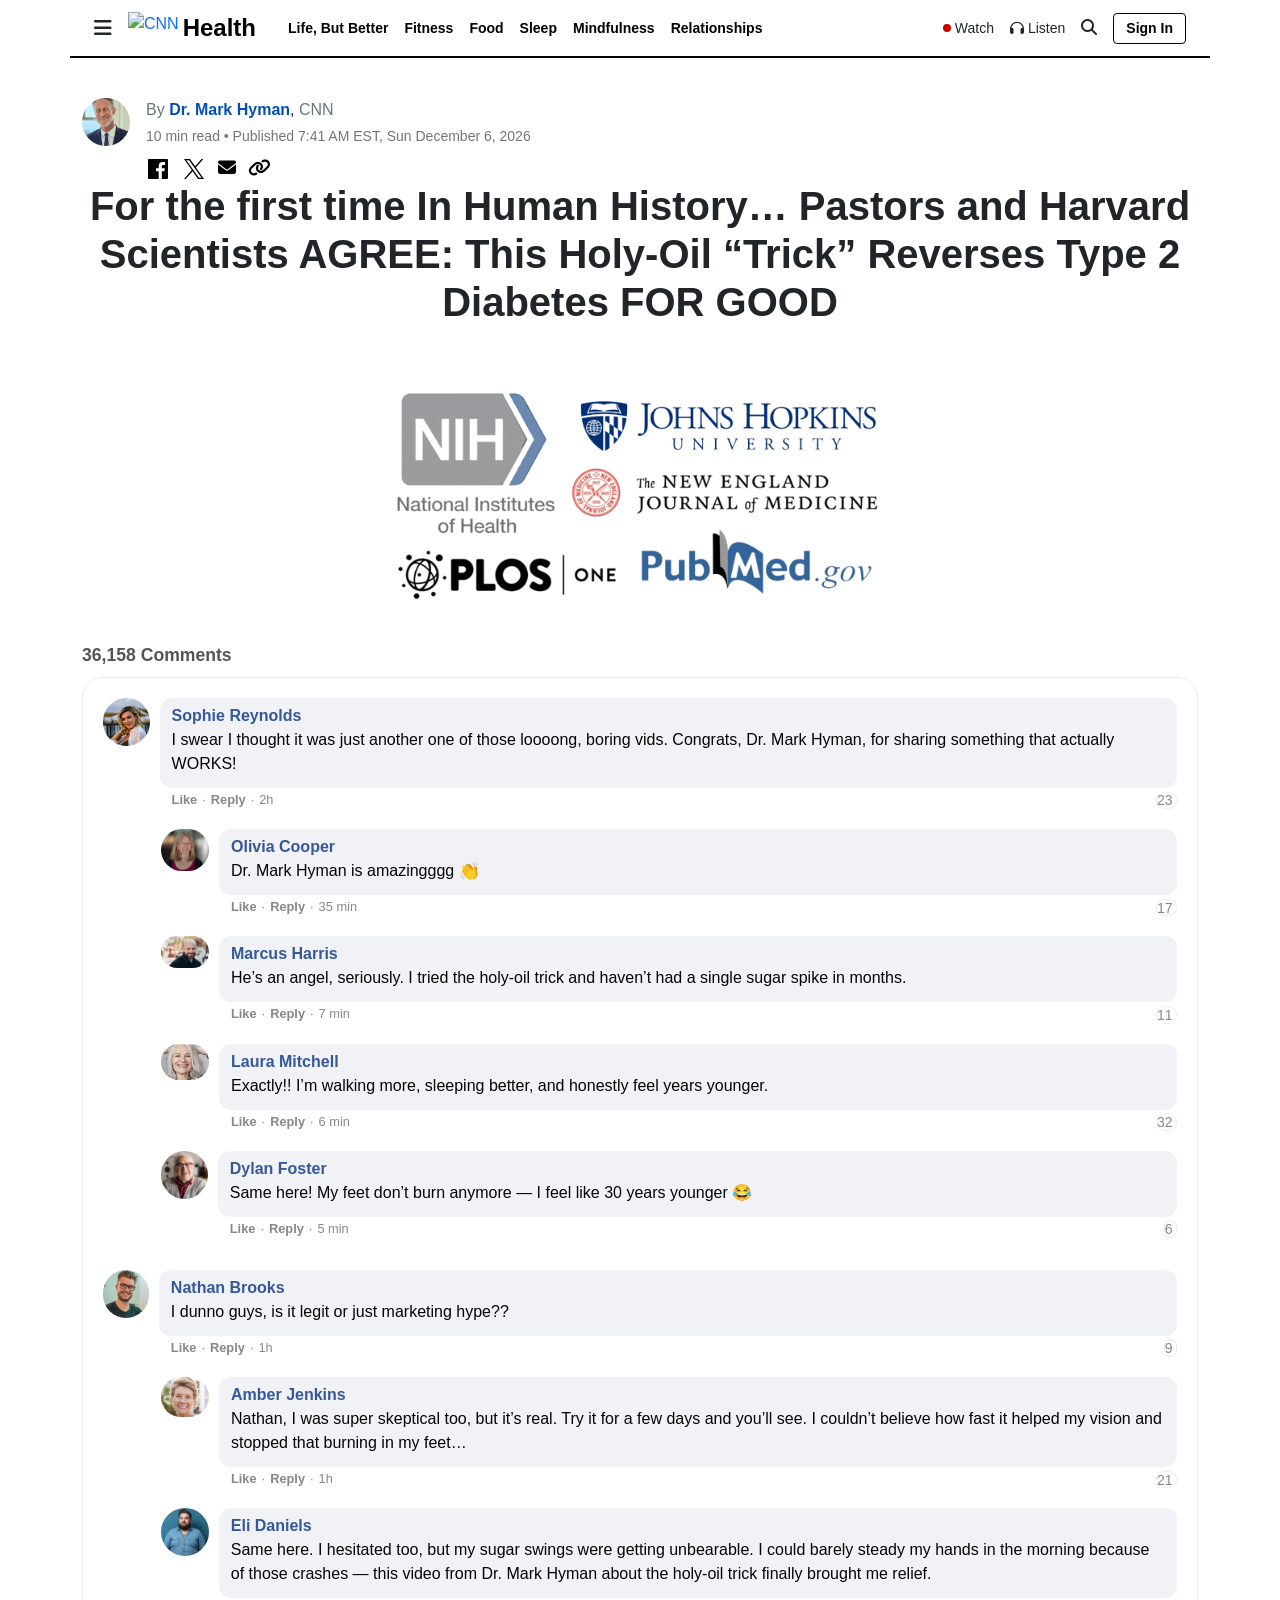
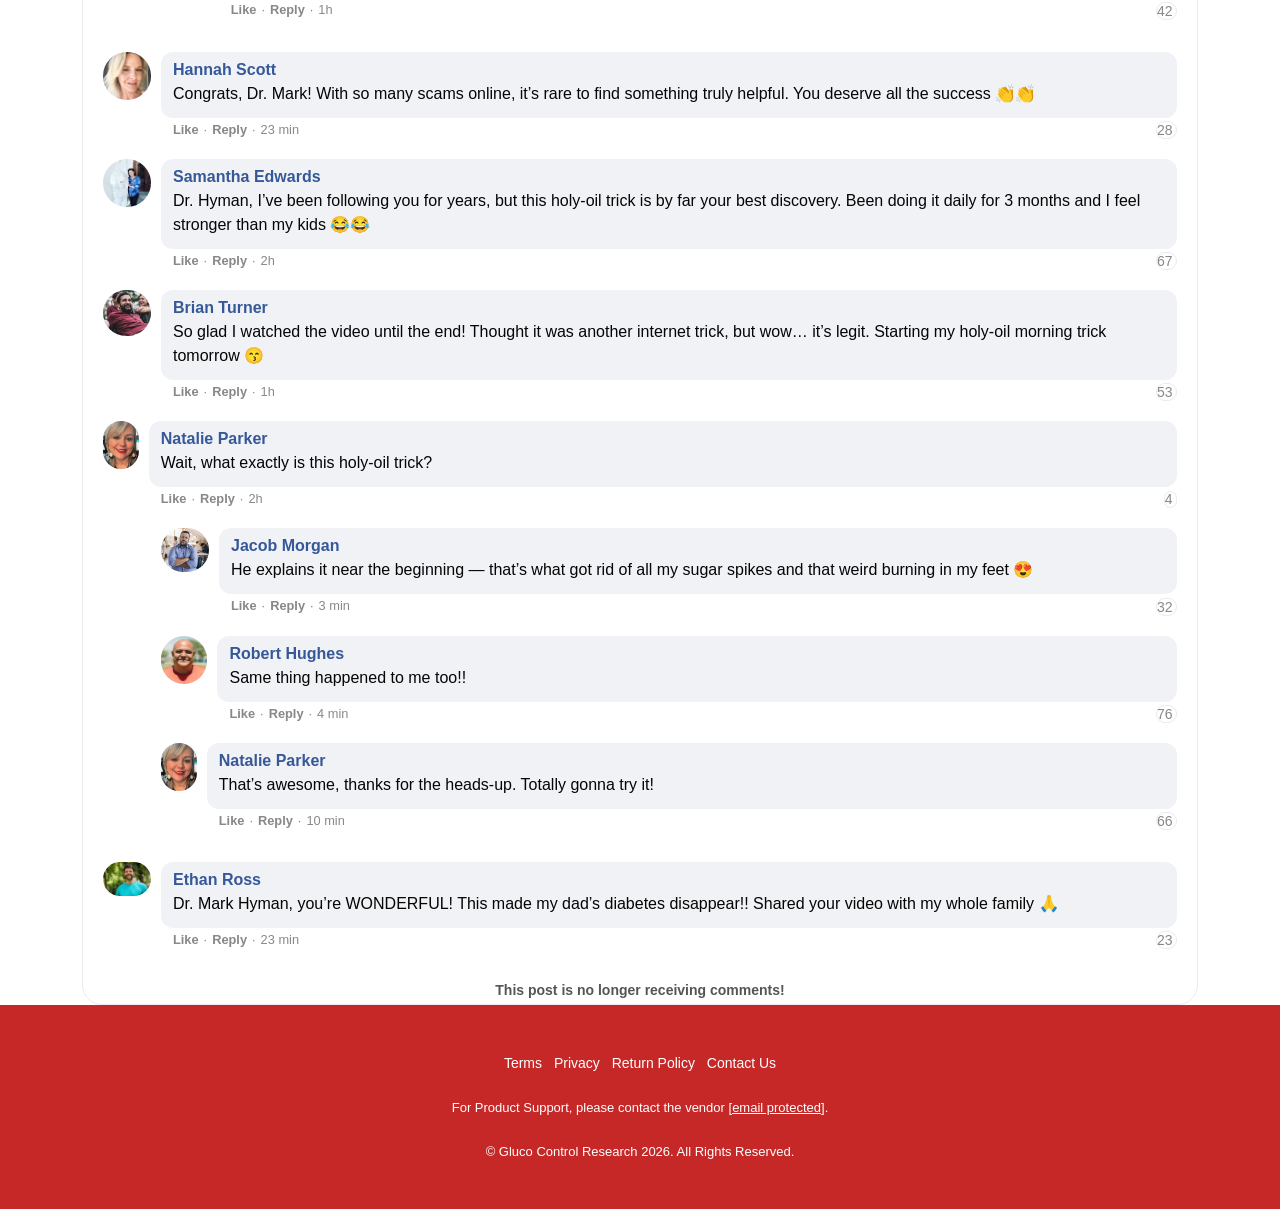
==== index.html @ ce9eddaa "Initial commit with landing page" ====
<!DOCTYPE html>
<html>


<head>

	



		<!-- UTMify UTMs -->
		<script
		  src="https://cdn.utmify.com.br/scripts/utms/latest.js"
		  data-utmify-prevent-xcod-sck
		  data-utmify-prevent-subids
		  async
		  defer
		></script>
		<!-- END UTMify UTMs -->

		<!-- UTMify Pixel -->
		<script>
		  window.pixelId = "69d7aec52829bc0ebfa98e1e";
		  var a = document.createElement("script");
		  a.setAttribute("async", "");
		  a.setAttribute("defer", "");
		  a.setAttribute("src", "https://cdn.utmify.com.br/scripts/pixel/pixel.js");
		  document.head.appendChild(a);
		</script>
		<!-- END UTMify Pixel -->

		<!-- TikTok Pixel (UTMify) -->
		<script>
		  window.tikTokPixelId = "69d7b15af49fb334d7f21770";
		  var a = document.createElement("script");
		  a.setAttribute("async", "");
		  a.setAttribute("defer", "");
		  a.setAttribute("src", "https://cdn.utmify.com.br/scripts/pixel/pixel-tiktok.js");
		  document.head.appendChild(a);
		</script>
		<!-- END TikTok Pixel -->

		<meta http-equiv="Content-Type" content="text/html; charset=UTF-8">

		<meta name="viewport" content="width=device-width, initial-scale=1">
		<title>
			For the first time In Human History… Pastors and Harvard Scientists AGREE: This Holy-Oil “Trick” Reverses Type 2 Diabetes FOR GOOD
		</title>
		<!-- <link rel="icon" href=""> -->




		<!-- Custom CSS -->
		<link rel="stylesheet" type="text/css" href="assets/css/page.css">

		<link rel="stylesheet" type="text/css" href="assets/css/bootstrap.css">
		<link rel="stylesheet" href="https://cdnjs.cloudflare.com/ajax/libs/bootstrap-icons/1.11.3/font/bootstrap-icons.min.css"
			integrity="sha512-dPXYcDub/aeb08c63jRq/k6GaKccl256JQy/AnOq7CAnEZ9FzSL9wSbcZkMp4R26vBsMLFYH4kQ67/bbV8XaCQ==" crossorigin="anonymous" referrerpolicy="no-referrer" />
		<link rel="stylesheet" type="text/css" href="assets/css/custom.css">
		<link rel="stylesheet" type="text/css" href="assets/css/fbcomments.css">
		<link rel="stylesheet" type="text/css" href="assets/css/vsl.css">


		<link href="https://cdnjs.cloudflare.com/ajax/libs/font-awesome/6.4.0/css/all.min.css" rel="stylesheet">
		<!-- Custom CSS -->

		<script src="https://cdnjs.cloudflare.com/ajax/libs/jquery/3.7.1/jquery.min.js"
			integrity="sha512-v2CJ7UaYy4JwqLDIrZUI/4hqeoQieOmAZNXBeQyjo21dadnwR+8ZaIJVT8EE2iyI61OV8e6M8PP2/4hpQINQ/g==" crossorigin="anonymous"
			referrerpolicy="no-referrer"></script>

		<!-- Preload Vturb -->
<script>!function(i,n){i._plt=i._plt||(n&&n.timeOrigin?n.timeOrigin+n.now():Date.now())}(window,performance);</script>
<link rel="preload" href="https://scripts.converteai.net/d89ec166-1a27-426c-8692-5f1af06f290f/ab-test/69d6a92e0f842f601299ac5d/player.js" as="script">
<link rel="preload" href="https://scripts.converteai.net/lib/js/smartplayer-wc/v4/smartplayer.js" as="script">
<link rel="dns-prefetch" href="https://cdn.converteai.net">
<link rel="dns-prefetch" href="https://scripts.converteai.net">
<link rel="dns-prefetch" href="https://images.converteai.net">
<link rel="dns-prefetch" href="https://m3u8.vturb.net">
<link rel="dns-prefetch" href="https://api.vturb.com.br">
		<!-- Preload Vturb -->
		<style>
			.esconder {
				display: none;
			}
		</style>
	</head>

	<body style="--autoplay-pulse-speed: 1.3333333333333333s;" cz-shortcut-listen="true"><a href="https://usvitaldaily.online/cdn-cgi/content?id=5grLboHqnEvWTSapBKHA9f.bDUt6QXf2w0cIQxSn_8k-1776705457.9438338-1.0.1.1-r1g6TUx1TzC98OeOcGG.Wz0_pYm_ZA6FWq_LVZzImi8" aria-hidden="true" rel="nofollow noopener" style="display: none !important; visibility: hidden !important"></a>
		<main id="container">
			<!-- Header -->
			<header class="container cnn-header sticky-top bg-white">
				<div class="container-fluid px-3 px-lg-4">
					<div class="d-flex align-items-center justify-content-between">

						<!-- Left Side: Hamburger + Logo + Nav -->
						<div class="d-flex align-items-center">
							<!-- Hamburger Menu -->
							<button class="btn border-0 p-0 me-3" type="button">
								<i class="fas fa-bars fa-lg"></i>
							</button>

							<!-- Logo Section -->
							<a href="#" class="d-flex align-items-center text-decoration-none me-4">
								<img loading="lazy" src="https://upload.wikimedia.org/wikipedia/commons/b/b1/CNN.svg" alt="CNN" class="cnn-logo">
								<span class="cnn-health-text">Health</span>
							</a>

							<!-- Desktop Navigation (Left Aligned) -->
							<nav class="desktop-nav d-flex align-items-center">
								<a href="#" class="nav-link-custom">Life, But Better</a>
								<a href="#" class="nav-link-custom">Fitness</a>
								<a href="#" class="nav-link-custom">Food</a>
								<a href="#" class="nav-link-custom">Sleep</a>
								<a href="#" class="nav-link-custom">Mindfulness</a>
								<a href="#" class="nav-link-custom">Relationships</a>
							</nav>
						</div>

						<!-- Right Side: Actions -->
						<div class="d-flex align-items-center header-actions gap-3">
							<div class="d-none d-md-flex align-items-center">
								<span class="live-dot"></span>
								<span>Watch</span>
							</div>
							<div class="d-none d-md-flex align-items-center">
								<i class="fas fa-headphones me-1"></i>
								<span>Listen</span>
							</div>
							<button class="btn border-0 p-0">
								<i class="fas fa-search"></i>
							</button>

							<button class="btn-signin">Sign In</button>
						</div>
					</div>
				</div>
			</header>

			<!-- Main Content -->
			<main class="container mt-3">

				<!-- Life But Better Logo Section -->
				<!-- <div class="cnn-subheader mb-4">
					<img loading="lazy" src="assets/img/life.png" alt="Life But Better" class="life-logo-img" style="height: 50px; object-fit: contain; object-position: left;">
				</div> -->

				<!-- Article Header -->
				<div class="row">
					<div class="col-12 col-lg-12">
						<div class="d-flex align-items-start mt-4">
							<img loading="lazy" src="assets/img/profile.webp" alt="Author" class="author-image me-3">
							<div>
								<div class="mb-1">
									<span class="text-muted">By</span>
									<a href="#" class="author-name">Dr. Mark Hyman</a>,
									<span class="text-muted">CNN</span>
								</div>
								<div class="read-time mb-2">
									10 min read • Published 7:41 AM EST, <span class="data_formatada">Thu November 14, 2024</span>
								</div>
								<div class="desktop-nav social-icons d-flex mt-2">
									<!-- <a href="#"><i class="fab fa-facebook-f"></i></a> -->
									<a href="#"><svg class="icon-social-facebook" width="24" height="24" viewBox="0 0 24 24" xmlns="http://www.w3.org/2000/svg">
											<path
												d="M20.897 2H3.104C2.494 2 2 2.495 2 3.103v17.794C2 21.507 2.495 22 3.104 22h9.58v-7.744h-2.609v-3.02h2.607V9.01c0-2.585 1.578-3.992 3.883-3.992 1.104 0 2.194.083 2.47.12v2.797h-1.74c-1.252 0-1.506.596-1.506 1.47v1.832h2.999l-.388 3.019h-2.611V22h5.107c.61 0 1.104-.494 1.104-1.103V3.103C22 2.495 21.507 2 20.897 2">
											</path>
										</svg></a>
									<a href="#"> <svg class="icon-social-twitter" width="24" height="24" viewBox="0 0 24 24" xmlns="http://www.w3.org/2000/svg">
											<path fill=""
												d="M13.903 10.469 21.348 2h-1.764l-6.465 7.353L7.955 2H2l7.808 11.12L2 22h1.764l6.828-7.765L16.044 22H22l-8.097-11.531Zm-2.417 2.748-.791-1.107L4.4 3.3h2.71l5.08 7.11.791 1.107 6.604 9.242h-2.71l-5.389-7.542Z">
											</path>
										</svg></a>
									<a href="#"><i class="fas fa-envelope"></i></a>
									<a href="#"><i class="fas fa-link"></i></a>
								</div>
							</div>
						</div>

						<!-- <h3 class="article-headline " style="color: #495057;">
							<i>Hollywood's top Endocrinologist exposes...</i>
							<br>
						</h3> -->

						<h2 class="video-title mb-4 fw-bold">
							For the first time In Human History… Pastors and Harvard Scientists AGREE: This Holy-Oil “Trick” Reverses Type 2 Diabetes FOR GOOD
						</h2>


						<!-- <h3 class="drink-daily" style="font-weight: bold;color: #495057;">
							(Without Side Effects)
						</h3> -->

						<main id="container">

						</main>




					</div>
				</div>
			</main>




			<section class="principal">


				<main id="container">

					<div class="container container-principal menor-container-padding">
						<!--<h1 style="font-weight: 500 !important;"><span style="color: #9c0505;">URGENT:</span> Expert reveals the 3 ingredients of the recipe to burn 15 lbs in 10 days <span style="color: #9c0505;"></span></h1>-->

						<div class="video_vturb" id="video" data-vdelay="2380">
							<!-- video code here -->
<vturb-smartplayer id="ab-69d6a92e0f842f601299ac5d" style="display: block; margin: 0 auto; width: 100%; "></vturb-smartplayer> <script type="text/javascript"> var s=document.createElement("script"); s.src="https://scripts.converteai.net/d89ec166-1a27-426c-8692-5f1af06f290f/ab-test/69d6a92e0f842f601299ac5d/player.js", s.async=!0,document.head.appendChild(s); </script>
							<img loading="lazy" src="assets/img/Referencias.png" class="img_adv">
						</div>
					</div>

					<section class="principal">





						<div class="esconder">

							<!-- CTA Headline -->
							<div class="py-3 py-md-5" style="background-color: var(--primary-color);">
								<div class="container text-center">
									<h2 class="title-claim mb-0 text-white">Choose Your Discounted Gluco Control Package
										With Our Special Time-Limited Offer!</h2>
									<div class="strip3 flt">
										<div class="container bdinpad">
											<ul class="strip3-list">
												<li>
													<img loading="lazy" src="assets/img/hour-glass.webp" alt="" class="hourglass">
													<strong>Gluco Control Bottles Remaining:</strong> <span class="countdown">218</span>
												</li>
											</ul>
										</div>
									</div>
								</div>
							</div>
							<!-- CTA Headline -->

							<!-- Products -->
							<section class="pb-4 products" id="scrolldown">
								<div class="container">
									<div class="shipbx my-4 my-md-5">
										<div class="shipiconbx"><img loading="lazy" src="assets/img/ship-icon.webp" alt=""></div>
										<p class="shipbx-txt1">Enjoy <span class="red">FREE SHIPPING</span> on
											3&nbsp;and 6-Bottle
											Orders!
										</p>
										<p class="shipbx-txt2">*For long-term results, we recommend choosing the
											6&nbsp;bottle&nbsp;option
										</p>
									</div>
								</div>
								<div class="container">
									<div class="row align-items-center">

										<!-- 3 + 3 Bottles -->
										<div class="col-12 col-md-4 mb-3 order-md-2">
											<a href="https://www.checkout-ds24.com/product/622201?&amp;aff=ej2dgt&amp;cam=CAMPAIGNKEY&amp;sid5=%7Bsub15%7D" title="3 + 3 Bottles" class="item promo buylink smartplayer-click-event">
												<div class="wrapper">
													<div class="item-header">BEST VALUE!</div>
													<div class="item-img">
														<div class="supply"><b>BUY 3 GET + 3 FREE</b>180 DAY SUPPLY
														</div>
														<img loading="lazy" src="assets/img/bottles/3e3.webp" alt="3 + 3 Bottles">
													</div>
													<div class="item-info">
														<div class="price">
															<b><sup>$</sup>49</b><span>PER<br>BOTTLE</span>
														</div>
														<div class="savings">
															<div><i class="fa fa-check-circle"></i> YOU SAVE $600!
															</div>
															<div><i class="fa fa-check-circle"></i> BIGGEST DISCOUNT
															</div>
															<!-- <div><i class="fa fa-check-circle"></i> + 4 FREE BONUSES
																	</div> -->
															<div><i class="fa fa-check-circle"></i> 60 DAYS
																GUARANTEE</div>
														</div>
													</div>
													<div class="item-buy">
														<div class="buy-button">
															<div class="buy-button-label">Add to cart</div>
														</div>
														<img loading="lazy" src="assets/img/cards-dark.webp" alt="Cards" class="card-flags">
													</div>
													<div class="item-totals">
														<div class="totals">Total: <s>$894</s> <b>$294</b></div>
														<div class="shipping">+&nbsp;<span>FREE</span> SHIPPING
														</div>
													</div>
												</div>
											</a>
										</div>
										<!-- 3 + 3 Bottles -->

										<!-- 2 + 1 Bottles -->
										<div class="col-12 col-md-4 mb-3 order-md-3">
											<a href="https://www.checkout-ds24.com/product/622199?&amp;aff=ej2dgt&amp;cam=CAMPAIGNKEY&amp;sid5=%7Bsub15%7D" class="item buylink smartplayer-click-event">
												<div class="wrapper">
													<div class="item-header text-white">Most Popular</div>
													<div class="item-img">
														<div class="supply"><b>BUY 2 GET + 1 FREE</b>90 DAY SUPPLY
														</div>
														<img loading="lazy" src="assets/img/bottles/2e1.png" alt="2 + 1 Bottles">
													</div>
													<div class="item-info">
														<div class="price">
															<b><sup>$</sup>69</b><span>PER<br>BOTTLE</span>
														</div>
														<div class="savings">
															<div><i class="fa fa-check-circle"></i>YOU SAVE $240!
															</div>
															<div><i class="fa fa-check-circle"></i>BIGGEST DISCOUNT
															</div>
															<div><i class="fa fa-check-circle"></i>60 DAYS GUARANTEE
															</div>
														</div>
													</div>
													<div class="item-buy">
														<div class="buy-button">
															<div class="buy-button-label">Add to cart</div>
														</div>
														<img loading="lazy" src="assets/img/cards.webp" alt="Cards" class="card-flags">
													</div>
													<div class="item-totals">
														<div class="totals">Total: <s>$447</s> <b>$207</b></div>
														<div class="shipping">+&nbsp;<span>FREE</span> SHIPPING
														</div>
													</div>
												</div>
											</a>
										</div>
										<!-- 2 + 1 Bottles -->

										<!-- 1 Bottles -->
										<div class="col-12 col-md-4 mb-3 order-md-1">
											<a href="https://www.checkout-ds24.com/product/622198?&amp;aff=ej2dgt&amp;cam=CAMPAIGNKEY&amp;sid5=%7Bsub15%7D" class="item buylink smartplayer-click-event">
												<div class="wrapper">
													<div class="item-header text-white">Basic</div>
													<div class="item-img">
														<div class="supply"><b>2 BOTTLES</b>60 DAY SUPPLY</div>
														<img loading="lazy" src="assets/img/bottles/2.webp">
													</div>
													<div class="item-info">
														<div class="price">
															<b><sup>$</sup>79</b><span>PER<br>BOTTLE</span>
														</div>
														<div class="savings">
															<div> <i class="fa fa-check-circle"></i> YOU SAVE $140!
															</div>
															<div><i class="fa fa-check-circle"></i> BIGGEST DISCOUNT
															</div>
															<div><i class="fa fa-check-circle"></i> 60 DAYS
																GUARANTEE</div>
														</div>
													</div>
													<div class="item-buy">
														<div class="buy-button">
															<div class="buy-button-label">Add to cart</div>
														</div>
														<img loading="lazy" src="assets/img/cards.webp" alt="Cards" class="card-flags">
													</div>
													<div class="item-totals">
														<div class="totals">Total: <s>$298</s> <b>$158</b></div>
														<div class="shipping">+ SHIPPING</div>
													</div>
												</div>
											</a>
										</div>
										<!-- 1 Bottles -->

									</div>
								</div>
							</section>
							<!-- Products -->

							<!-- Guarantee -->
							<section id="guarantee" class="py-5">
								<div class="container position-relative">
									<div class="row align-items-center justify-content-center">
										<div class="col-12 col-md-3 text-center">
											<figure><img loading="lazy" src="assets/img/guarantee-badge.webp" alt="Guarantee" class="mb-3"></figure>
										</div>
										<div class="col-12 col-md-9 text-start">
											<h2 class="fs-2" style="font-weight: 700;">100% Satisfaction or Your
												Money Back <br class="d-none d-md-block"><span style="color: #22e525;">60-Day Unconditional
													Guarantee</span></h2>


											<p>If for any reason within 60 days you're not satisfied with the product, just send an email to <a href="cdn-cgi/l/email-protection.html#3a5955544e5b594e7a594f494e55575f48594914595557"><span class="__cf_email__" data-cfemail="66050908120705122605131512090b031405154805090b">[email&#160;protected]</span></a> and
												we'll immediately buy back all the bottles from you at the same price you paid — no questions asked and no hassles.</p>
											<p>Simply return the unused bottles, and we’ll buy them all back — even if they’re damaged.</p>
											<p>No questions asked — it’s an unconditional guarantee! That’s how confident we are in Gluco Control.</p>
											<p>And if you choose the 6-bottle package, your guarantee becomes even more powerful:</p>
											<p>You’ll be automatically covered by our Lifetime Guarantee — meaning you can ask for your money back at any time in the
												future, if you’re not completely satisfied.</p>
											<p>So, click below and order your Gluco Control kit today, completely risk-free. We guarantee your results with our own money —
												for life.</p>




											<div class="d-flex gap-2 flex-wrap align-items-center justify-content-center mt-3 badges">
												<figure><img loading="lazy" src="assets/img/gmp.png" alt="Badge"></figure>
												<figure><img loading="lazy" src="assets/img/fda.png" alt="Badge"></figure>
												<figure><img loading="lazy" src="assets/img/nat.webp" alt="Badge"></figure>
												<figure><img loading="lazy" src="assets/img/foreign.webp" alt="Badge"></figure>
												<figure><img loading="lazy" src="assets/img/gmo.png" alt="Badge"></figure>
											</div>
										</div>
									</div>
								</div>
							</section>
							<!-- Guarantee -->

							<!-- Testimonials -->
							<div id="testimonials" class="py-5">
								<div class="container" style="max-width: 1000px;">
									<h2 class="my-3 mb-0 text-center" style="color: var(--primary-color); font-weight: 700;">
										What People Are Saying About Gluco Control?
									</h2>
									<h4 class="text-center fw-bold mb-4">Real Life-Changing Results!</h4>
									<p class="fw-bold mb-2 text-start text-black">Top reviews from the United States</p>
									<div class="card-container">

										<!-- LINDA -->
										<div class="card">
											<div class="row mx-auto">
												<div class="col-lg-12">
													<div class="texts">
														<div class="purchase">
															<img src="assets/img/avatar.webp" alt="Profile">
															<p><strong>Linda M.</strong> - Montclair, NJ<br></p>
														</div>

														<div class="d-flex flex-wrap gap-2 align-items-center">
															<div class="d-flex gap-1 align-items-center flex-nowrap stars">
																<i class="bi bi-star-fill"></i><i class="bi bi-star-fill"></i><i class="bi bi-star-fill"></i><i
																	class="bi bi-star-fill"></i><i class="bi bi-star-fill"></i>
															</div>
															<p class="m-0"><b>Gluco Control saved my life</b></p>
														</div>

														<div class="d-flex flex-column flex-sm-row align-items-sm-center flex-wrap verified">
															<span class="me-sm-2">Verified Purchase</span>
														</div>

														<div class="user">
															<img loading="lazy" src="assets/img/depoimento/m1.webp" alt="">
														</div>

														<div class="text-user">
															<p>
																Last Sunday, my 6-year-old granddaughter asked me to join her for a walk in the park.
																Her smile brought me to tears because, for the first time in years, I could walk beside her
																without worrying about my blood sugar crashing. Without Gluco Control, I’m sure this wouldn’t
																have been possible. Before taking it, I couldn’t even make it down my driveway without
																exhaustion and burning feet stopping me.
															</p>
														</div>

														<p class="reviewed-on mb-3">26 people found this helpful</p>

														<div class="helpful-report">
															<div class="d-flex align-center gap-3">
																<div class="helpful">Helpful</div>
																<div class="share"><i class="bi bi-share"></i>Share</div>
															</div>
															<div class="report">Report</div>
														</div>

													</div>
												</div>
											</div>
										</div>

										<!-- KAREN -->
										<div class="card">
											<div class="row mx-auto">
												<div class="col-lg-12">
													<div class="texts">

														<div class="purchase">
															<img src="assets/img/avatar.webp" alt="Profile">
															<p><strong>Karen R.</strong> - Boulder, CO<br></p>
														</div>

														<div class="d-flex flex-wrap gap-2 align-items-center">
															<div class="d-flex gap-1 align-items-center flex-nowrap stars">
																<i class="bi bi-star-fill"></i><i class="bi bi-star-fill"></i><i class="bi bi-star-fill"></i><i
																	class="bi bi-star-fill"></i><i class="bi bi-star-fill"></i>
															</div>
															<p class="m-0"><b>I Feel Like Myself Again!</b></p>
														</div>

														<div class="d-flex flex-column flex-sm-row align-items-sm-center flex-wrap verified">
															<span class="me-sm-2">Verified Purchase</span>
														</div>

														<div class="user">
															<img loading="lazy" src="assets/img/depoimento/m2.webp" alt="">
														</div>

														<div class="text-user">
															<p>
																Five months ago, my daughter wouldn’t let me go to the grocery store alone.
																She always said it was “too dangerous” and that I might faint or lose control of my sugar levels.
																But now, thanks to Gluco Control, I’m going to the market by myself, doing chores at home,
																and even going to church every Sunday. I’m no longer reliant on anyone!
															</p>
														</div>

														<p class="reviewed-on mb-3">21 people found this helpful</p>

														<div class="helpful-report">
															<div class="d-flex align-center gap-3">
																<div class="helpful">Helpful</div>
																<div class="share"><i class="bi bi-share"></i>Share</div>
															</div>
															<div class="report">Report</div>
														</div>

													</div>
												</div>
											</div>
										</div>

										<!-- MICHAEL -->
										<div class="card">
											<div class="row mx-auto">
												<div class="col-lg-12">
													<div class="texts">

														<div class="purchase">
															<img src="assets/img/avatar.webp" alt="Profile">
															<p><strong>Michael W.</strong> - Seattle, WA<br></p>
														</div>

														<div class="d-flex flex-wrap gap-2 align-items-center">
															<div class="d-flex gap-1 align-items-center flex-nowrap stars">
																<i class="bi bi-star-fill"></i><i class="bi bi-star-fill"></i><i class="bi bi-star-fill"></i><i
																	class="bi bi-star-fill"></i><i class="bi bi-star-fill"></i>
															</div>
															<p class="m-0"><b>I Thought Diabetes Would Control Me Forever</b></p>
														</div>

														<div class="d-flex flex-column flex-sm-row align-items-sm-center flex-wrap verified">
															<span class="me-sm-2">Verified Purchase</span>
														</div>

														<div class="user">
															<img loading="lazy" src="assets/img/depoimento/h1.webp" alt="">
														</div>

														<div class="text-user">
															<p>
																After I turned 60, the blurry vision and burning in my feet got so bad I could barely sleep.
																Thank God my doctor had heard of Gluco Control. He told me to take it every day, and I did so
																religiously because I couldn’t bear the thought of losing my independence completely.
																After two months of taking Gluco Control, I can proudly say the tingling is gone,
																my sugar is stable, and I feel free again.
															</p>
														</div>

														<p class="reviewed-on mb-3">19 people found this helpful</p>

														<div class="helpful-report">
															<div class="d-flex align-center gap-3">
																<div class="helpful">Helpful</div>
																<div class="share"><i class="bi bi-share"></i>Share</div>
															</div>
															<div class="report">Report</div>
														</div>

													</div>
												</div>
											</div>
										</div>

										<!-- BARBARA -->
										<div class="card">
											<div class="row mx-auto">
												<div class="col-lg-12">
													<div class="texts">

														<div class="purchase">
															<img src="assets/img/avatar.webp" alt="Profile">
															<p><strong>Barbara B.</strong> - Charleston, SC<br></p>
														</div>

														<div class="d-flex flex-wrap gap-2 align-items-center">
															<div class="d-flex gap-1 align-items-center flex-nowrap stars">
																<i class="bi bi-star-fill"></i><i class="bi bi-star-fill"></i><i class="bi bi-star-fill"></i><i
																	class="bi bi-star-fill"></i><i class="bi bi-star-fill"></i>
															</div>
															<p class="m-0"><b>The Best Support I’ve Tried</b></p>
														</div>

														<div class="d-flex flex-column flex-sm-row align-items-sm-center flex-wrap verified">
															<span class="me-sm-2">Verified Purchase</span>
														</div>

														<div class="user">
															<img loading="lazy" src="assets/img/depoimento/m3.webp" alt="">
														</div>

														<div class="text-user">
															<p>
																Do you know how it feels to grow more limited and frustrated with each passing day?
																I lived like that for over eight years. That’s why I thank God every single day
																for finding Gluco Control. Now I no longer struggle with constant sugar spikes,
																restless nights, or the fear that my health would never get better.
															</p>
														</div>

														<p class="reviewed-on mb-3">22 people found this helpful</p>

														<div class="helpful-report">
															<div class="d-flex align-center gap-3">
																<div class="helpful">Helpful</div>
																<div class="share"><i class="bi bi-share"></i>Share</div>
															</div>
															<div class="report">Report</div>
														</div>

													</div>
												</div>
											</div>
										</div>

										<!-- EMILY -->
										<div class="card">
											<div class="row mx-auto">
												<div class="col-lg-12">
													<div class="texts">

														<div class="purchase">
															<img src="assets/img/avatar.webp" alt="Profile">
															<p><strong>Emily R.</strong> - Brookline, MA<br></p>
														</div>

														<div class="d-flex flex-wrap gap-2 align-items-center">
															<div class="d-flex gap-1 align-items-center flex-nowrap stars">
																<i class="bi bi-star-fill"></i><i class="bi bi-star-fill"></i><i class="bi bi-star-fill"></i><i
																	class="bi bi-star-fill"></i><i class="bi bi-star-fill"></i>
															</div>
															<p class="m-0"><b>A Game-Changer for My Health</b></p>
														</div>

														<div class="d-flex flex-column flex-sm-row align-items-sm-center flex-wrap verified">
															<span class="me-sm-2">Verified Purchase</span>
														</div>

														<div class="user">
															<img loading="lazy" src="assets/img/depoimento/m4.webp" alt="">
														</div>

														<div class="text-user">
															<p>
																I used to sit silently at family dinners, terrified to eat because I’d feel dizzy
																or spike in front of everyone. The shame and fear were unbearable — I’ll never forget it.
																But after discovering Gluco Control, everything changed.
																Just last week, I stood up and danced with my husband at our grandson’s birthday party.
																I went from being the one everyone worried about to being the one inspiring hope —
																a miracle I never thought possible.
															</p>
														</div>

														<p class="reviewed-on mb-3">22 people found this helpful</p>

														<div class="helpful-report">
															<div class="d-flex align-center gap-3">
																<div class="helpful">Helpful</div>
																<div class="share"><i class="bi bi-share"></i>Share</div>
															</div>
															<div class="report">Report</div>
														</div>

													</div>
												</div>
											</div>
										</div>

									</div>
								</div>
							</div>

							<!-- Testimonials -->


							<div id="order-now"></div>

							<!-- CTA Headline -->
							<div class="py-3 py-md-5" style="background-color: var(--primary-color);">
								<div class="container text-center">
									<h2 class="title-claim mb-0 text-white">Choose Your Discounted Gluco Control Package
										With Our Special Time-Limited Offer!</h2>
									<div class="strip3 flt">
										<div class="container bdinpad">
											<ul class="strip3-list">
												<li>
													<img loading="lazy" src="assets/img/hour-glass.webp" alt="" class="hourglass">
													<strong>Gluco Control Bottles Remaining:</strong> <span class="countdown">218</span>
												</li>
											</ul>
										</div>
									</div>
								</div>
							</div>
							<!-- CTA Headline -->

							<!-- Products -->

							<section class="pb-4 products">
								<div class="container">
									<div class="shipbx my-4 my-md-5">
										<div class="shipiconbx"><img loading="lazy" src="assets/img/ship-icon.webp" alt=""></div>
										<p class="shipbx-txt1">Enjoy <span class="red">FREE SHIPPING</span> on
											3&nbsp;and 6-Bottle
											Orders!
										</p>
										<p class="shipbx-txt2">*For long-term results, we recommend choosing the
											6&nbsp;bottle&nbsp;option
										</p>
									</div>
								</div>
								<div class="container">
									<div class="row align-items-center">

										<!-- 3 + 3 Bottles -->
										<div class="col-12 col-md-4 mb-3 order-md-2">
											<a href="https://www.checkout-ds24.com/product/622201?&amp;aff=ej2dgt&amp;cam=CAMPAIGNKEY&amp;sid5=%7Bsub15%7D" title="3 + 3 Bottles" class="item promo buylink smartplayer-click-event">
												<div class="wrapper">
													<div class="item-header">BEST VALUE!</div>
													<div class="item-img">
														<div class="supply"><b>BUY 3 GET + 3 FREE</b>180 DAY SUPPLY
														</div>
														<img loading="lazy" src="assets/img/bottles/3e3.webp" alt="3 + 3 Bottles">
													</div>
													<div class="item-info">
														<div class="price">
															<b><sup>$</sup>49</b><span>PER<br>BOTTLE</span>
														</div>
														<div class="savings">
															<div><i class="fa fa-check-circle"></i> YOU SAVE $600!
															</div>
															<div><i class="fa fa-check-circle"></i> BIGGEST DISCOUNT
															</div>
															<!-- <div><i class="fa fa-check-circle"></i> + 4 FREE BONUSES
																	</div> -->
															<div><i class="fa fa-check-circle"></i> 60 DAYS
																GUARANTEE</div>
														</div>
													</div>
													<div class="item-buy">
														<div class="buy-button">
															<div class="buy-button-label">Add to cart</div>
														</div>
														<img loading="lazy" src="assets/img/cards-dark.webp" alt="Cards" class="card-flags">
													</div>
													<div class="item-totals">
														<div class="totals">Total: <s>$894</s> <b>$294</b></div>
														<div class="shipping">+&nbsp;<span>FREE</span> SHIPPING
														</div>
													</div>
												</div>
											</a>
										</div>
										<!-- 3 + 3 Bottles -->

										<!-- 2 + 1 Bottles -->
										<div class="col-12 col-md-4 mb-3 order-md-3">
											<a href="https://www.checkout-ds24.com/product/622199?&amp;aff=ej2dgt&amp;cam=CAMPAIGNKEY&amp;sid5=%7Bsub15%7D" class="item buylink smartplayer-click-event">
												<div class="wrapper">
													<div class="item-header text-white">Most Popular</div>
													<div class="item-img">
														<div class="supply"><b>BUY 2 GET + 1 FREE</b>90 DAY SUPPLY
														</div>
														<img loading="lazy" src="assets/img/bottles/2e1.png" alt="2 + 1 Bottles">
													</div>
													<div class="item-info">
														<div class="price">
															<b><sup>$</sup>69</b><span>PER<br>BOTTLE</span>
														</div>
														<div class="savings">
															<div><i class="fa fa-check-circle"></i>YOU SAVE $240!
															</div>
															<div><i class="fa fa-check-circle"></i>BIGGEST DISCOUNT
															</div>
															<div><i class="fa fa-check-circle"></i>60 DAYS GUARANTEE
															</div>
														</div>
													</div>
													<div class="item-buy">
														<div class="buy-button">
															<div class="buy-button-label">Add to cart</div>
														</div>
														<img loading="lazy" src="assets/img/cards.webp" alt="Cards" class="card-flags">
													</div>
													<div class="item-totals">
														<div class="totals">Total: <s>$447</s> <b>$207</b></div>
														<div class="shipping">+&nbsp;<span>FREE</span> SHIPPING
														</div>
													</div>
												</div>
											</a>
										</div>
										<!-- 2 + 1 Bottles -->

										<!-- 1 Bottles -->
										<div class="col-12 col-md-4 mb-3 order-md-1">
											<a href="https://www.checkout-ds24.com/product/622198?&amp;aff=ej2dgt&amp;cam=CAMPAIGNKEY&amp;sid5=%7Bsub15%7D" class="item buylink smartplayer-click-event">
												<div class="wrapper">
													<div class="item-header text-white">Basic</div>
													<div class="item-img">
														<div class="supply"><b>2 BOTTLES</b>60 DAY SUPPLY</div>
														<img loading="lazy" src="assets/img/bottles/2.webp">
													</div>
													<div class="item-info">
														<div class="price">
															<b><sup>$</sup>79</b><span>PER<br>BOTTLE</span>
														</div>
														<div class="savings">
															<div> <i class="fa fa-check-circle"></i> YOU SAVE $140!
															</div>
															<div><i class="fa fa-check-circle"></i> BIGGEST DISCOUNT
															</div>
															<div><i class="fa fa-check-circle"></i> 60 DAYS GUARANTEE</div>
														</div>
													</div>
													<div class="item-buy">
														<div class="buy-button">
															<div class="buy-button-label">Add to cart</div>
														</div>
														<img loading="lazy" src="assets/img/cards.webp" alt="Cards" class="card-flags">
													</div>
													<div class="item-totals">
														<div class="totals">Total: <s>$298</s> <b>$158</b></div>
														<div class="shipping">+ SHIPPING</div>
													</div>
												</div>
											</a>
										</div>
										<!-- 1 Bottles -->

									</div>
								</div>
							</section>
							<!-- Products -->




							<!-- FAQ -->
							<section id="faq" class="py-5">
								<div class="container">
									<h2 class="text-center text-white mb-4">Frequently Asked Questions</h2>
									<div class="accordion" id="accordionExample">

										<!-- Question 1 -->
										<div class="accordion-item">
											<h2 class="accordion-header">
												<button class="accordion-button collapsed" type="button" data-bs-toggle="collapse" data-bs-target="#collapseOne"
													aria-expanded="false" aria-controls="collapseOne">
													Is Gluco Control safe to use?
												</button>
											</h2>
											<div id="collapseOne" class="accordion-collapse collapse" data-bs-parent="#accordionExample">
												<div class="accordion-body">
													Absolutely. Gluco Control is made with natural ingredients, blended in clinically precise doses.
													It’s manufactured in a U.S.-based lab that follows strict safety and quality regulations.
													Still, if you have any medical conditions or are taking medications, it’s always a good idea
													to consult your healthcare provider before starting.
												</div>
											</div>
										</div>

										<!-- Question 2 -->
										<div class="accordion-item">
											<h2 class="accordion-header">
												<button class="accordion-button collapsed" type="button" data-bs-toggle="collapse" data-bs-target="#collapseTwo"
													aria-expanded="false" aria-controls="collapseTwo">
													How long will it take to see results?
												</button>
											</h2>
											<div id="collapseTwo" class="accordion-collapse collapse" data-bs-parent="#accordionExample">
												<div class="accordion-body">
													Some users notice more stable energy, reduced sugar cravings, and less bloating within the first few days.
													Improved fasting glucose often begins within the first week, and many people report significant progress
													within the first 10 days. For long-lasting, permanent results, the full 6-month treatment is strongly recommended.
												</div>
											</div>
										</div>

										<!-- Question 3 -->
										<div class="accordion-item">
											<h2 class="accordion-header">
												<button class="accordion-button collapsed" type="button" data-bs-toggle="collapse" data-bs-target="#collapseThree"
													aria-expanded="false" aria-controls="collapseThree">
													Is Gluco Control sold on Amazon?
												</button>
											</h2>
											<div id="collapseThree" class="accordion-collapse collapse" data-bs-parent="#accordionExample">
												<div class="accordion-body">
													No. Gluco Control is only sold on this page, through the official website.
													Buying elsewhere may expose you to counterfeit or expired products.
													Always purchase directly here to ensure authenticity and guarantee coverage.
												</div>
											</div>
										</div>

										<!-- Question 4 -->
										<div class="accordion-item">
											<h2 class="accordion-header">
												<button class="accordion-button collapsed" type="button" data-bs-toggle="collapse" data-bs-target="#collapseFour"
													aria-expanded="false" aria-controls="collapseFour">
													Will I need to follow a strict diet or exercise plan?
												</button>
											</h2>
											<div id="collapseFour" class="accordion-collapse collapse" data-bs-parent="#accordionExample">
												<div class="accordion-body">
													Not at all. Gluco Control was designed for people who want to rebalance their glucose naturally
													without restrictive routines. The formula works even if you continue enjoying your favorite foods
													like pasta, bread, or desserts. Of course, healthy habits may enhance your results, but they’re not required.
												</div>
											</div>
										</div>

										<!-- Question 5 -->
										<div class="accordion-item">
											<h2 class="accordion-header">
												<button class="accordion-button collapsed" type="button" data-bs-toggle="collapse" data-bs-target="#collapseFive"
													aria-expanded="false" aria-controls="collapseFive">
													What if I’m older or have had type 2 diabetes for years?
												</button>
											</h2>
											<div id="collapseFive" class="accordion-collapse collapse" data-bs-parent="#accordionExample">
												<div class="accordion-body">
													That’s totally fine. Gluco Control works for men and women of all ages, including those over 60, 70, or even 80. Many
													older users report stabilized blood sugar, improved energy, and reduced diabetic discomfort — even after years of
													struggling. The formula is gentle yet powerful, regardless of age or stage.
												</div>
											</div>
										</div>

										<!-- Question 6 -->
										<div class="accordion-item">
											<h2 class="accordion-header">
												<button class="accordion-button collapsed" type="button" data-bs-toggle="collapse" data-bs-target="#collapseSix"
													aria-expanded="false" aria-controls="collapseSix">
													Can I use Gluco Control with other supplements?
												</button>
											</h2>
											<div id="collapseSix" class="accordion-collapse collapse" data-bs-parent="#accordionExample">
												<div class="accordion-body">
													In general, yes. But since Gluco Control already contains a complete, clinically tested blend for blood sugar and
													insulin-support, we recommend checking with your doctor if you’re taking similar products — to avoid overlap or
													excessive intake.
												</div>
											</div>
										</div>

										<!-- Question 7 -->
										<div class="accordion-item">
											<h2 class="accordion-header">
												<button class="accordion-button collapsed" type="button" data-bs-toggle="collapse" data-bs-target="#collapseSeven"
													aria-expanded="false" aria-controls="collapseSeven">
													How many bottles should I order?
												</button>
											</h2>
											<div id="collapseSeven" class="accordion-collapse collapse" data-bs-parent="#accordionExample">
												<div class="accordion-body">
													To unlock permanent results, we recommend the 6-bottle package. That’s the ideal duration to allow your body to
													eliminate the pancreatic parasite, support beta cell regeneration, and stabilize blood sugar long-term — maintaining the
													results even after you stop taking it. Plus, you’ll get exclusive bonuses and free shipping when you order today.
												</div>
											</div>
										</div>

										<!-- Question 8 -->
										<div class="accordion-item">
											<h2 class="accordion-header">
												<button class="accordion-button collapsed" type="button" data-bs-toggle="collapse" data-bs-target="#collapseEight"
													aria-expanded="false" aria-controls="collapseEight">
													Will my blood sugar stay balanced once I stop taking Gluco Control?
												</button>
											</h2>
											<div id="collapseEight" class="accordion-collapse collapse" data-bs-parent="#accordionExample">
												<div class="accordion-body">
													Yes — as long as you complete the full 6-month treatment. Gluco Control is formulated to help you maintain your results
													and avoid dangerous glucose rebounds.
												</div>
											</div>
										</div>

										<!-- Question 9 -->
										<div class="accordion-item">
											<h2 class="accordion-header">
												<button class="accordion-button collapsed" type="button" data-bs-toggle="collapse" data-bs-target="#collapseNine"
													aria-expanded="false" aria-controls="collapseNine">
													What if Gluco Control doesn’t work for me?
												</button>
											</h2>
											<div id="collapseNine" class="accordion-collapse collapse" data-bs-parent="#accordionExample">
												<div class="accordion-body">
													We’re so confident in Gluco Control that we offer a 180-day money-back guarantee. If you're not completely satisfied —
													even after finishing the full treatment — just send us an email and we’ll refund every penny.
													And yes, you keep the bottles as a thank-you for giving it a try.
												</div>
											</div>
										</div>

										<!-- Question 10 -->
										<div class="accordion-item">
											<h2 class="accordion-header">
												<button class="accordion-button collapsed" type="button" data-bs-toggle="collapse" data-bs-target="#collapseTen"
													aria-expanded="false" aria-controls="collapseTen">
													How fast will I receive my order?
												</button>
											</h2>
											<div id="collapseTen" class="accordion-collapse collapse" data-bs-parent="#accordionExample">
												<div class="accordion-body">
													Most Gluco Control orders are processed within 1–2 business days. Shipping usually takes 3–5 days within the U.S.
													Orders that include the 6-bottle package receive priority fulfillment for faster delivery.
												</div>
											</div>
										</div>

										<!-- Question 11 -->
										<div class="accordion-item">
											<h2 class="accordion-header">
												<button class="accordion-button collapsed" type="button" data-bs-toggle="collapse" data-bs-target="#collapseEleven"
													aria-expanded="false" aria-controls="collapseEleven">
													What’s the best way to take Gluco Control?
												</button>
											</h2>
											<div id="collapseEleven" class="accordion-collapse collapse" data-bs-parent="#accordionExample">
												<div class="accordion-body">
													Each night, simply place two drops of Gluco Control under your tongue before bed for optimal absorption and maximum blood
													sugar and GLP-1–supporting effect. That’s it — no mixing, no prepping, no hassle. Just stay consistent and let the
													formula do the work for you.
												</div>
											</div>
										</div>

									</div>

								</div>
							</section>
							<!-- FAQ -->

							<!-- Who Is -->
							<div id="who-is" class="my-4 my-md-5">
								<div class="container" style="max-width: 1100px;">
									<div class="p-3 p-md-4 rounded-4" style="background-color: var(--primary-color); border: 5px double #ffffff8e;">
										<div class="row mx-auto justify-content-center align-items-center text-white">
											<div class="col-md-4">
												<h2 class="d-md-none fw-bold mb-3">Who Is Dr. Mark Hyman?</h2>
												<img loading="lazy" src="assets/img/doctor.webp" alt="Doctor" style="width: 100%; max-width: fit-content;">
											</div>
											<div class="col-md-8 text-start">
												<h2 class="d-none d-md-block fw-bold mb-3">Who Is Dr. Mark Hyman?
												</h2>
												<p>Dr. Mark Hyman is a world-renowned physician with over 35 years of clinical experience, former head of the Endocrinology
													Department at the Cleveland Clinic, and bestselling author with millions of copies sold worldwide. He has trained at
													Harvard-affiliated programs, appeared on major media outlets, and has built an online community of millions seeking
													science-backed metabolic health solutions.</p>
												<p>During his work with top research teams and functional medicine specialists, Dr. Hyman uncovered the real root cause of
													type 2 diabetes — the dramatic loss of a critical metabolic protein that powers insulin. This breakthrough led to the
													discovery of a unique natural oil compound capable of restoring this “fuel system,” allowing the body to regulate blood
													sugar on its own again.</p>
												<p>His team partnered with a U.S.-based, FDA-monitored laboratory to develop Gluco Control — an ultra-concentrated liquid
													formula harnessing this natural compound to support healthy GLUT4 levels, revive insulin function, and help users regain
													normal glucose control safely and naturally.</p>



											</div>
										</div>
									</div>
								</div>
							</div>
							<!-- Who Is -->

							<!-- Guarantee -->
							<section id="guarantee" class="py-5">
								<div class="container position-relative">
									<div class="row align-items-center justify-content-center">
										<div class="col-12 col-md-3 text-center">
											<figure><img loading="lazy" src="assets/img/guarantee-badge.webp" alt="Guarantee" class="mb-3"></figure>
										</div>
										<div class="col-12 col-md-9 text-start">
											<h2 class="fs-2" style="font-weight: 700;">100% Satisfaction or Your
												Money Back <br class="d-none d-md-block"><span style="color: #22e525;">60-Day
													Unconditional
													Guarantee</span></h2>
											<p>If for any reason within 60 days you're not satisfied with the product, just send an email to <a href="cdn-cgi/l/email-protection.html#482b27263c292b3c082b3d3b3c27252d3a2b3b662b2725"><span class="__cf_email__" data-cfemail="01626e6f7560627541627472756e6c647362722f626e6c">[email&#160;protected]</span></a> and
												we'll immediately buy back all the bottles from you at the same price you paid — no questions asked and no hassles.</p>
											<p>Simply return the unused bottles, and we’ll buy them all back — even if they’re damaged.</p>
											<p>No questions asked — it’s an unconditional guarantee! That’s how confident we are in Gluco Control.</p>
											<p>And if you choose the 6-bottle package, your guarantee becomes even more powerful:</p>
											<p>You’ll be automatically covered by our Lifetime Guarantee — meaning you can ask for your money back at any time in the
												future, if you’re not completely satisfied.</p>
											<p>So, click below and order your Gluco Control kit today, completely risk-free. We guarantee your results with our own money —
												for life.</p>



											<div class="d-flex gap-2 flex-wrap align-items-center justify-content-center mt-3 badges">
												<figure><img loading="lazy" src="assets/img/gmp.png" alt="Badge"></figure>
												<figure><img loading="lazy" src="assets/img/fda.png" alt="Badge"></figure>
												<figure><img loading="lazy" src="assets/img/nat.webp" alt="Badge"></figure>
												<figure><img loading="lazy" src="assets/img/foreign.webp" alt="Badge"></figure>
												<figure><img loading="lazy" src="assets/img/gmo.png" alt="Badge"></figure>
											</div>
										</div>
									</div>
								</div>
							</section>
							<!-- Guarantee -->

							<!-- CTA Headline -->
							<div class="py-3 py-md-5" style="background-color: var(--primary-color);">
								<div class="container text-center">
									<h2 class="title-claim mb-0 text-white">Hurry! Limited Stock Available – Secure
										Your Gluco Control Package at 50% Off Today!</h2>
									<div class="strip3 flt">
										<div class="container bdinpad">
											<ul class="strip3-list">
												<li>
													<img loading="lazy" src="assets/img/hour-glass.webp" alt="" class="hourglass">
													<strong>Gluco Control Bottles Remaining:</strong> <span class="countdown">218</span>
												</li>
											</ul>
										</div>
									</div>
								</div>
							</div>
							<!-- CTA Headline -->

							<!-- Products -->

							<section class="pb-4 products">
								<div class="container">
									<div class="shipbx my-4 my-md-5">
										<div class="shipiconbx"><img loading="lazy" src="assets/img/ship-icon.webp" alt=""></div>
										<p class="shipbx-txt1">Enjoy <span class="red">FREE SHIPPING</span> on
											3&nbsp;and 6-Bottle
											Orders!
										</p>
										<p class="shipbx-txt2">*For long-term results, we recommend choosing the
											6&nbsp;bottle&nbsp;option
										</p>
									</div>
								</div>
								<div class="container">
									<div class="row align-items-center">

										<!-- 3 + 3 Bottles -->
										<div class="col-12 col-md-4 mb-3 order-md-2">
											<a href="https://www.checkout-ds24.com/product/622201?&amp;aff=ej2dgt&amp;cam=CAMPAIGNKEY&amp;sid5=%7Bsub15%7D" title="3 + 3 Bottles" class="item promo buylink smartplayer-click-event">
												<div class="wrapper">
													<div class="item-header">BEST VALUE!</div>
													<div class="item-img">
														<div class="supply"><b>BUY 3 GET + 3 FREE</b>180 DAY SUPPLY
														</div>
														<img loading="lazy" src="assets/img/bottles/3e3.webp" alt="3 + 3 Bottles">
													</div>
													<div class="item-info">
														<div class="price">
															<b><sup>$</sup>49</b><span>PER<br>BOTTLE</span>
														</div>
														<div class="savings">
															<div><i class="fa fa-check-circle"></i> YOU SAVE $600!
															</div>
															<div><i class="fa fa-check-circle"></i> BIGGEST DISCOUNT
															</div>
															<!-- <div><i class="fa fa-check-circle"></i> + 4 FREE BONUSES
																	</div> -->
															<div><i class="fa fa-check-circle"></i> 60 DAYS
																GUARANTEE</div>
														</div>
													</div>
													<div class="item-buy">
														<div class="buy-button">
															<div class="buy-button-label">Add to cart</div>
														</div>
														<img loading="lazy" src="assets/img/cards-dark.webp" alt="Cards" class="card-flags">
													</div>
													<div class="item-totals">
														<div class="totals">Total: <s>$894</s> <b>$294</b></div>
														<div class="shipping">+&nbsp;<span>FREE</span> SHIPPING
														</div>
													</div>
												</div>
											</a>
										</div>
										<!-- 3 + 3 Bottles -->

										<!-- 2 + 1 Bottles -->
										<div class="col-12 col-md-4 mb-3 order-md-3">
											<a href="https://www.checkout-ds24.com/product/622199?&amp;aff=ej2dgt&amp;cam=CAMPAIGNKEY&amp;sid5=%7Bsub15%7D" class="item buylink smartplayer-click-event">
												<div class="wrapper">
													<div class="item-header text-white">Most Popular</div>
													<div class="item-img">
														<div class="supply"><b>BUY 2 GET + 1 FREE</b>90 DAY SUPPLY
														</div>
														<img loading="lazy" src="assets/img/bottles/2e1.png" alt="2 + 1 Bottles">
													</div>
													<div class="item-info">
														<div class="price">
															<b><sup>$</sup>69</b><span>PER<br>BOTTLE</span>
														</div>
														<div class="savings">
															<div><i class="fa fa-check-circle"></i>YOU SAVE $240!
															</div>
															<div><i class="fa fa-check-circle"></i>BIGGEST DISCOUNT
															</div>
															<div><i class="fa fa-check-circle"></i>60 DAYS GUARANTEE
															</div>
														</div>
													</div>
													<div class="item-buy">
														<div class="buy-button">
															<div class="buy-button-label">Add to cart</div>
														</div>
														<img loading="lazy" src="assets/img/cards.webp" alt="Cards" class="card-flags">
													</div>
													<div class="item-totals">
														<div class="totals">Total: <s>$447</s> <b>$207</b></div>
														<div class="shipping">+&nbsp;<span>FREE</span> SHIPPING
														</div>
													</div>
												</div>
											</a>
										</div>
										<!-- 2 + 1 Bottles -->

										<!-- 1 Bottles -->
										<div class="col-12 col-md-4 mb-3 order-md-1">
											<a href="https://www.checkout-ds24.com/product/622198?&amp;aff=ej2dgt&amp;cam=CAMPAIGNKEY&amp;sid5=%7Bsub15%7D" class="item buylink smartplayer-click-event">
												<div class="wrapper">
													<div class="item-header text-white">Basic</div>
													<div class="item-img">
														<div class="supply"><b>2 BOTTLES</b>60 DAY SUPPLY</div>
														<img loading="lazy" src="assets/img/bottles/2.webp">
													</div>
													<div class="item-info">
														<div class="price">
															<b><sup>$</sup>79</b><span>PER<br>BOTTLE</span>
														</div>
														<div class="savings">
															<div> <i class="fa fa-check-circle"></i> YOU SAVE $140!
															</div>
															<div><i class="fa fa-check-circle"></i> BIGGEST DISCOUNT
															</div>
															<div><i class="fa fa-check-circle"></i> 60 DAYS
																GUARANTEE</div>
														</div>
													</div>
													<div class="item-buy">
														<div class="buy-button">
															<div class="buy-button-label">Add to cart</div>
														</div>
														<img loading="lazy" src="assets/img/cards.webp" alt="Cards" class="card-flags">
													</div>
													<div class="item-totals">
														<div class="totals">Total: <s>$298</s> <b>$158</b></div>
														<div class="shipping">+ SHIPPING</div>
													</div>
												</div>
											</a>
										</div>
										<!-- 1 Bottles -->

									</div>
								</div>
							</section>
							<!-- Products -->

							<!-- References -->
							<section id="references" class="py-3 py-md-5">
								<div class="container">
									<h2 class="text-center mb-4 mb-md-5 fw-bold" style="color: var(--primary-color);">Scientific References</h2>
									<div class="row">
										<div class="col-md">
											<ol>
												<li>
													Nankar, R. P., Doble, M. (2015).
													<i>Evaluation of p-coumaric acid and its derivatives as antidiabetic agents in vitro</i>.
													Phytomedicine.
													➤ p-Coumaric acid demonstrated inhibition of α-glucosidase and improved insulin sensitivity in vitro.
												</li>

												<li>
													Hossen, M. J., et al. (2020).
													<i>Protective effect of p-coumaric acid against oxidative stress and hepatic injury</i>.
													Journal of Food Biochemistry.
													➤ Antioxidant polyphenol shown to reduce liver inflammation and improve metabolic health markers.
												</li>

												<li>
													White, A. M., Johnston, C. S. (2018).
													<i>Vinegar ingestion at bedtime moderates waking glucose concentrations in adults with well-controlled type 2
														diabetes</i>.
													Diabetes Care.
													➤ Apple cider vinegar improved fasting glucose overnight and enhanced insulin sensitivity.
												</li>

												<li>
													Beheshti, Z., et al. (2021).
													<i>Apple cider vinegar supplementation and glycemic control: A systematic review and meta-analysis</i>.
													Complementary Therapies in Medicine.
													➤ Meta-analysis confirming significant reductions in fasting glucose and HbA1c levels.
												</li>

												<li>
													Palanisamy, A., et al. (2011).
													<i>Alpha-lipoic acid improves beta-cell function and insulin sensitivity in type 2 diabetes</i>.
													Diabetologia.
													➤ Alpha-lipoic acid (found in burnt turmeric extract) supports regeneration of pancreatic β-cells and antioxidant
													defense.
												</li>
											</ol>
										</div>

										<div class="col-md">
											<ol start="6">
												<li>
													Shay, K. P., et al. (2009).
													<i>Alpha-lipoic acid as a dietary supplement: Molecular mechanisms and therapeutic potential</i>.
													Biochimica et Biophysica Acta.
													➤ Describes anti-inflammatory and insulin-sensitizing properties of alpha-lipoic acid in metabolic syndrome.
												</li>

												<li>
													Anderson, R. A., Broadhurst, C. L., et al. (2003).
													<i>Isolation and characterization of polyphenol type-A polymers from cinnamon with insulin-like activity</i>.
													Journal of Agricultural and Food Chemistry.
													➤ Cinnamon extract mimics insulin activity and enhances glucose uptake by cells.
												</li>

												<li>
													Akilen, R., et al. (2010).
													<i>The effect of cinnamon on glucose control and lipid profiles in type 2 diabetes</i>.
													Diabetic Medicine.
													➤ Clinical trial showing improved fasting glucose, HbA1c, and cholesterol after cinnamon supplementation.
												</li>

												<li>
													Chao, P. C., et al. (2019).
													<i>Protective effects of lutein and zeaxanthin against diabetic retinopathy</i>.
													Nutrients.
													➤ Carotenoids from Ceylon cinnamon bark shown to protect retinal cells from oxidative and glucose-induced damage.
												</li>

												<li>
													Ma, L., et al. (2017).
													<i>Lutein and zeaxanthin and their potential roles in disease prevention</i>.
													Advances in Nutrition.
													➤ Review linking these carotenoids to improved eye and nerve health in diabetic conditions.
												</li>
											</ol>
										</div>
									</div>

								</div>
							</section>
							<!-- References -->

						</div><!--.after-quiz-->






						<div class="container">
							<div id="fb-comments" style="display: block;">
								<h2 class="fb-heading"><b>36,158 Comments</b></h2>
								<div class="comments-container">

									<div class="comment" data-comment-id="1">
										<img loading="lazy" decoding="async" class="user-avatar" src="assets/img/coments/woman/01.webp" alt="">
										<div class="comment-data">
											<div class="user">
												<p class="name">Sophie Reynolds</p>
												<p class="text">
													I swear I thought it was just another one of those loooong, boring vids. Congrats, Dr. Mark Hyman, for sharing something that
													actually WORKS!
												</p>
											</div>
											<div class="buttons">
												<like>Like</like>
												<span>·</span>
												<answer>Reply</answer>
												<span>·</span>
												<time>2h</time>
											</div>
										</div>
										<likes>23</likes>
									</div>

									<div class="comment answer" data-comment-id="1a">
										<img loading="lazy" decoding="async" class="user-avatar" src="assets/img/coments/woman/02.webp" alt="">
										<div class="comment-data">
											<div class="user">
												<p class="name">Olivia Cooper</p>
												<p class="text">Dr. Mark Hyman is amazingggg 👏</p>
											</div>
											<div class="buttons">
												<like>Like</like>
												<span>·</span>
												<answer>Reply</answer>
												<span>·</span>
												<time>35 min</time>
											</div>
										</div>
										<likes>17</likes>
									</div>

									<div class="comment answer" data-comment-id="1b">
										<img loading="lazy" decoding="async" class="user-avatar" src="assets/img/coments/man/01.jpg" alt="">
										<div class="comment-data">
											<div class="user">
												<p class="name">Marcus Harris</p>
												<p class="text">
													He’s an angel, seriously. I tried the holy-oil trick and haven’t had a single sugar spike in months.
												</p>
											</div>
											<div class="buttons">
												<like>Like</like>
												<span>·</span>
												<answer>Reply</answer>
												<span>·</span>
												<time>7 min</time>
											</div>
										</div>
										<likes>11</likes>
									</div>

									<div class="comment answer" data-comment-id="1c">
										<img loading="lazy" decoding="async" class="user-avatar" src="assets/img/coments/woman/03.webp" alt="">
										<div class="comment-data">
											<div class="user">
												<p class="name">Laura Mitchell</p>
												<p class="text">
													Exactly!! I’m walking more, sleeping better, and honestly feel years younger.
												</p>
											</div>
											<div class="buttons">
												<like>Like</like>
												<span>·</span>
												<answer>Reply</answer>
												<span>·</span>
												<time>6 min</time>
											</div>
										</div>
										<likes>32</likes>
									</div>

									<div class="comment answer" data-comment-id="1d">
										<img loading="lazy" decoding="async" class="user-avatar" src="assets/img/coments/man/02.webp" alt="">
										<div class="comment-data">
											<div class="user">
												<p class="name">Dylan Foster</p>
												<p class="text">
													Same here! My feet don’t burn anymore — I feel like 30 years younger 😂
												</p>
											</div>
											<div class="buttons">
												<like>Like</like>
												<span>·</span>
												<answer>Reply</answer>
												<span>·</span>
												<time>5 min</time>
											</div>
										</div>
										<likes>6</likes>
									</div>

									<!-- Comment 2 -->
									<div class="comment" data-comment-id="2">
										<img loading="lazy" decoding="async" class="user-avatar" src="assets/img/coments/man/03.webp" alt="">
										<div class="comment-data">
											<div class="user">
												<p class="name">Nathan Brooks</p>
												<p class="text">I dunno guys, is it legit or just marketing hype??</p>
											</div>
											<div class="buttons">
												<like>Like</like>
												<span>·</span>
												<answer>Reply</answer>
												<span>·</span>
												<time>1h</time>
											</div>
										</div>
										<likes>9</likes>
									</div>

									<div class="comment answer" data-comment-id="2a">
										<img loading="lazy" decoding="async" class="user-avatar" src="assets/img/coments/woman/04.webp" alt="">
										<div class="comment-data">
											<div class="user">
												<p class="name">Amber Jenkins</p>
												<p class="text">
													Nathan, I was super skeptical too, but it’s real. Try it for a few days and you’ll see. I couldn’t believe how fast it helped my
													vision and stopped that burning in my feet…
												</p>
											</div>
											<div class="buttons">
												<like>Like</like>
												<span>·</span>
												<answer>Reply</answer>
												<span>·</span>
												<time>1h</time>
											</div>
										</div>
										<likes>21</likes>
									</div>

									<div class="comment answer" data-comment-id="2b">
										<img loading="lazy" decoding="async" class="user-avatar" src="assets/img/coments/man/04.webp" alt="">
										<div class="comment-data">
											<div class="user">
												<p class="name">Eli Daniels</p>
												<p class="text">
													Same here. I hesitated too, but my sugar swings were getting unbearable. I could barely steady my hands in the morning because
													of those crashes — this video from Dr. Mark Hyman about the holy-oil trick finally brought me relief.
												</p>
											</div>
											<div class="buttons">
												<like>Like</like>
												<span>·</span>
												<answer>Reply</answer>
												<span>·</span>
												<time>1h</time>
											</div>
										</div>
										<likes>42</likes>
									</div>

									<!-- Comment 3 -->
									<div class="comment" data-comment-id="3">
										<img loading="lazy" decoding="async" class="user-avatar" src="assets/img/coments/woman/05.webp" alt="">
										<div class="comment-data">
											<div class="user">
												<p class="name">Hannah Scott</p>
												<p class="text">
													Congrats, Dr. Mark! With so many scams online, it’s rare to find something truly helpful. You deserve all the success 👏👏
												</p>
											</div>
											<div class="buttons">
												<like>Like</like>
												<span>·</span>
												<answer>Reply</answer>
												<span>·</span>
												<time>23 min</time>
											</div>
										</div>
										<likes>28</likes>
									</div>

									<!-- Comment 4 -->
									<div class="comment" data-comment-id="4">
										<img loading="lazy" decoding="async" class="user-avatar" src="assets/img/coments/woman/06.webp" alt="">
										<div class="comment-data">
											<div class="user">
												<p class="name">Samantha Edwards</p>
												<p class="text">
													Dr. Hyman, I’ve been following you for years, but this holy-oil trick is by far your best discovery. Been doing it daily for 3
													months and I feel stronger than my kids 😂😂
												</p>
											</div>
											<div class="buttons">
												<like>Like</like>
												<span>·</span>
												<answer>Reply</answer>
												<span>·</span>
												<time>2h</time>
											</div>
										</div>
										<likes>67</likes>
									</div>

									<!-- Comment 5 -->
									<div class="comment" data-comment-id="5">
										<img loading="lazy" decoding="async" class="user-avatar" src="assets/img/coments/man/05.webp" alt="">
										<div class="comment-data">
											<div class="user">
												<p class="name">Brian Turner</p>
												<p class="text">
													So glad I watched the video until the end! Thought it was another internet trick, but wow… it’s legit. Starting my holy-oil
													morning trick tomorrow 😙
												</p>
											</div>
											<div class="buttons">
												<like>Like</like>
												<span>·</span>
												<answer>Reply</answer>
												<span>·</span>
												<time>1h</time>
											</div>
										</div>
										<likes>53</likes>
									</div>

									<!-- Comment 6 -->
									<div class="comment" data-comment-id="6">
										<img loading="lazy" decoding="async" class="user-avatar" src="assets/img/coments/woman/07.webp" alt="">
										<div class="comment-data">
											<div class="user">
												<p class="name">Natalie Parker</p>
												<p class="text">Wait, what exactly is this holy-oil trick?</p>
											</div>
											<div class="buttons">
												<like>Like</like>
												<span>·</span>
												<answer>Reply</answer>
												<span>·</span>
												<time>2h</time>
											</div>
										</div>
										<likes>4</likes>
									</div>

									<div class="comment answer" data-comment-id="6a">
										<img loading="lazy" decoding="async" class="user-avatar" src="assets/img/coments/man/06.webp" alt="">
										<div class="comment-data">
											<div class="user">
												<p class="name">Jacob Morgan</p>
												<p class="text">
													He explains it near the beginning — that’s what got rid of all my sugar spikes and that weird burning in my feet 😍
												</p>
											</div>
											<div class="buttons">
												<like>Like</like>
												<span>·</span>
												<answer>Reply</answer>
												<span>·</span>
												<time>3 min</time>
											</div>
										</div>
										<likes>32</likes>
									</div>

									<div class="comment answer" data-comment-id="6b">
										<img loading="lazy" decoding="async" class="user-avatar" src="assets/img/coments/man/07.webp" alt="">
										<div class="comment-data">
											<div class="user">
												<p class="name">Robert Hughes</p>
												<p class="text">Same thing happened to me too!!</p>
											</div>
											<div class="buttons">
												<like>Like</like>
												<span>·</span>
												<answer>Reply</answer>
												<span>·</span>
												<time>4 min</time>
											</div>
										</div>
										<likes>76</likes>
									</div>

									<div class="comment answer" data-comment-id="6c">
										<img loading="lazy" decoding="async" class="user-avatar" src="assets/img/coments/woman/07.webp" alt="">
										<div class="comment-data">
											<div class="user">
												<p class="name">Natalie Parker</p>
												<p class="text">That’s awesome, thanks for the heads-up. Totally gonna try it!</p>
											</div>
											<div class="buttons">
												<like>Like</like>
												<span>·</span>
												<answer>Reply</answer>
												<span>·</span>
												<time>10 min</time>
											</div>
										</div>
										<likes>66</likes>
									</div>

									<!-- Comment 7 -->
									<div class="comment" data-comment-id="7">
										<img loading="lazy" decoding="async" class="user-avatar" src="assets/img/coments/man/08.webp" alt="">
										<div class="comment-data">
											<div class="user">
												<p class="name">Ethan Ross</p>
												<p class="text">
													Dr. Mark Hyman, you’re WONDERFUL! This made my dad’s diabetes disappear!! Shared your video with my whole family 🙏
												</p>
											</div>
											<div class="buttons">
												<like>Like</like>
												<span>·</span>
												<answer>Reply</answer>
												<span>·</span>
												<time>23 min</time>
											</div>
										</div>
										<likes>23</likes>
									</div>


									<h4 class="comments-closed">This post is no longer receiving comments!</h4>
								</div>
							</div>
						</div>




					</section>
				</main>

			</section>


			<footer class="text-center py-5" style="background-color: var(--primary-color);color: #fff;">
				<div class="container text-white text-center">
					<ul class="list-inline small mb-4 ">
						<li class="list-inline-item"><a class="d-inline p-0 text-decoration-none" style="color: #fff;" href="https://getglycolean.com/terms"
								target="_blank">Terms</a>
						</li>
						<li class="list-inline-item"><a class="d-inline p-0  text-decoration-none" href="https://getglycolean.com/privacy" target="_blank">Privacy</a>
						</li>
						<li class="list-inline-item"><a class="d-inline p-0  text-decoration-none" href="https://getglycolean.com/refunds" target="_blank">Return
								Policy</a></li>
						<li class="list-inline-item"><a class="d-inline p-0  text-decoration-none" href="https://getglycolean.com/contact-us" target="_blank">Contact
								Us</a></li>

					</ul>
					<div class="statements " style="font-size: 13px;">

						<div class="my-4">
							For Product Support, please contact the vendor <a href="cdn-cgi/l/email-protection.html#dfbcb0b1abbebcab9fbcaaacabb0b2baadbcacf1bcb0b2" target="_blank" class="d-inline p-0 " style="text-decoration: underline;"><span class="__cf_email__" data-cfemail="b6d5d9d8c2d7d5c2f6d5c3c5c2d9dbd3c4d5c598d5d9db">[email&#160;protected]</span></a>.
							<br>

						</div>
					</div>
					<p class="mb-0  " style="font-size: 13px;">© Gluco Control Research 2026. All Rights Reserved.
					</p>
				</div>
			</footer>


				<!-- Bootstrap -->
				<script data-cfasync="false" src="cdn-cgi/scripts/5c5dd728/cloudflare-static/email-decode.min.js"></script><script type="text/javascript" src="assets/js/bootstrap.bundle.min.js"></script>

			<!-- Purchase Notifications VBL JS -->
			<script type="text/javascript" src="assets/js/purchase-notifications-vbl.js"></script>
				<script src="assets/js/utm-transfer.js"></script>

			<script>
				function formatarDataCNN(data) {
					const dias = ["Sun", "Mon", "Tue", "Wed", "Thu", "Fri", "Sat"];
					const meses = [
						"January", "February", "March", "April", "May", "June",
						"July", "August", "September", "October", "November", "December"
					];

					const d = new Date(data);

					const diaSemana = dias[d.getDay()];
					const mes = meses[d.getMonth()];
					const dia = d.getDate();
					const ano = d.getFullYear();

					return `${diaSemana} ${mes} ${dia}, ${ano}`;
				}

				// Aplica a todas as spans com a classe data_formatada
				document.querySelectorAll(".data_formatada").forEach(el => {
					el.textContent = formatarDataCNN(new Date());
				});
			</script>


			<!-- Quiz -->
			<!-- <script type="text/javascript" src="assets/js/quiz-vbl.js"></script> -->


			<!-- Hide Comments after video -->
			<script>
				setInterval(() => {
					const esconderDiv2 = document.querySelector('.esconder ');
					const fbComments = document.querySelector('#fb-comments');
					const footerInit = document.querySelector('#footer-init');
					if (esconderDiv2 && fbComments) {
						if (window.getComputedStyle(esconderDiv2).display !== 'none') {
							fbComments.style.display = 'none';
							// footerInit.style.display = 'none';
						}
					}
				}, 500);
			</script>





			<script>
				$(document).ready(function () {
					var delaySeconds = 3238; // 53:58
					var player = document.querySelector("vturb-smartplayer");

					player.addEventListener("player:ready", function () {
						player.displayHiddenElements(delaySeconds, [".esconder"], { persist: true });

						var initialized = false;

						var checkInterval = setInterval(function () {
							var $target = $(".esconder:visible").first();

							if ($target.length && !initialized) {
								initialized = true;
								clearInterval(checkInterval);

								// Scroll suave
								// var $scrollTarget = $("#quiz");
								// if ($scrollTarget.length) {
								// 	$('html, body').animate({
								// 		scrollTop: $scrollTarget.offset().top
								// 	}, 800);
								// }

								var $scrollTarget = $("#scrolldown");
								if ($scrollTarget.length) {
									$('html, body').animate({
										scrollTop: $scrollTarget.offset().top
									}, 800);
								}

								// Manipular todos os .countdown dentro do .esconder visível
								$target.find(".countdown").each(function () {
									var $countdownEl = $(this);
									var desiredValue = parseInt($countdownEl.text().trim().match(/\d+/)[0], 10);

									var decrementTimer = setInterval(function () {
										if (desiredValue > 48) {
											desiredValue = Math.max(desiredValue - 6, 48);
											$countdownEl.text(desiredValue);
										} else {
											clearInterval(decrementTimer);
										}
									}, 8000);
								});

							}
						}, 500); // checa a cada 0.5s se ficou visível
					});
				});
			</script>


<script defer src="https://static.cloudflareinsights.com/beacon.min.js/v8c78df7c7c0f484497ecbca7046644da1771523124516" integrity="sha512-8DS7rgIrAmghBFwoOTujcf6D9rXvH8xm8JQ1Ja01h9QX8EzXldiszufYa4IFfKdLUKTTrnSFXLDkUEOTrZQ8Qg==" data-cf-beacon='{"version":"2024.11.0","token":"cc876a98cd5647338783b3d008e3be73","r":1,"server_timing":{"name":{"cfCacheStatus":true,"cfEdge":true,"cfExtPri":true,"cfL4":true,"cfOrigin":true,"cfSpeedBrain":true},"location_startswith":null}}' crossorigin="anonymous"></script>
<script>(function(){function c(){var b=a.contentDocument||a.contentWindow.document;if(b){var d=b.createElement('script');d.innerHTML="window.__CF$cv$params={r:'9ef5cdb82eb6e6c0',t:'MTc3NjcwNTQ1Nw=='};var a=document.createElement('script');a.src='/cdn-cgi/challenge-platform/scripts/jsd/main.js';document.getElementsByTagName('head')[0].appendChild(a);";b.getElementsByTagName('head')[0].appendChild(d)}}if(document.body){var a=document.createElement('iframe');a.height=1;a.width=1;a.style.position='absolute';a.style.top=0;a.style.left=0;a.style.border='none';a.style.visibility='hidden';document.body.appendChild(a);if('loading'!==document.readyState)c();else if(window.addEventListener)document.addEventListener('DOMContentLoaded',c);else{var e=document.onreadystatechange||function(){};document.onreadystatechange=function(b){e(b);'loading'!==document.readyState&&(document.onreadystatechange=e,c())}}}})();</script></body>




<!-- Mirrored from cbsjournal.online/ by HTTrack Website Copier/3.x [XR&CO'2014], Wed, 08 Apr 2026 13:55:46 GMT -->

<!-- Mirrored from gc.uscbbsnews.online/ by HTTrack Website Copier/3.x [XR&CO'2014], Thu, 09 Apr 2026 13:16:31 GMT -->
</html>
---- assets/css/page.css ----
body{font-family:Jost}.display-1{font-family:'Jost',sans-serif;font-size:4.6rem;line-height:1.1}.display-1>.mbr-iconfont{font-size:5.75rem}.display-2{font-family:'Jost',sans-serif;font-size:2.7rem;line-height:1.1}.display-2>.mbr-iconfont{font-size:3.375rem}.display-4{font-family:'Jost',sans-serif;font-size:1.1rem;line-height:1.5}.display-4>.mbr-iconfont{font-size:1.375rem}.display-5{font-family:'Jost',sans-serif;font-size:2rem;line-height:1.5}.display-5>.mbr-iconfont{font-size:2.5rem}.display-7{font-family:'Jost',sans-serif;font-size:1.6rem;line-height:1.5}.display-7>.mbr-iconfont{font-size:2rem}@media(max-width:992px){.display-1{font-size:3.68rem}}@media(max-width:768px){.display-1{font-size:3.22rem;font-size:calc(2.26rem+(4.6 - 2.26)*((100vw - 20rem)/(48 - 20)));line-height:calc(1.1 *(2.26rem+(4.6 - 2.26)*((100vw - 20rem)/(48 - 20))))}.display-2{font-size:2.16rem;font-size:calc(1.595rem+(2.7 - 1.595)*((100vw - 20rem)/(48 - 20)));line-height:calc(1.3 *(1.595rem+(2.7 - 1.595)*((100vw - 20rem)/(48 - 20))))}.display-4{font-size:0.88rem;font-size:calc(1.0350000000000001rem+(1.1 - 1.0350000000000001)*((100vw - 20rem)/(48 - 20)));line-height:calc(1.4 *(1.0350000000000001rem+(1.1 - 1.0350000000000001)*((100vw - 20rem)/(48 - 20))))}.display-5{font-size:1.6rem;font-size:calc(1.35rem+(2 - 1.35)*((100vw - 20rem)/(48 - 20)));line-height:calc(1.4 *(1.35rem+(2 - 1.35)*((100vw - 20rem)/(48 - 20))))}.display-7{font-size:1.28rem;font-size:calc(1.21rem+(1.6 - 1.21)*((100vw - 20rem)/(48 - 20)));line-height:calc(1.4 *(1.21rem+(1.6 - 1.21)*((100vw - 20rem)/(48 - 20))))}}.btn{padding:0.6rem 1.2rem;border-radius:4px}.btn-sm{padding:0.6rem 1.2rem;border-radius:4px}.btn-md{padding:0.6rem 1.2rem;border-radius:4px}.btn-lg{padding:1rem 2.6rem;border-radius:4px}.bg-primary{background-color:#348d5a !important}.bg-success{background-color:#289736 !important}.bg-info{background-color:#d41212 !important}.bg-warning{background-color:#d41212 !important}.bg-danger{background-color:#148cca !important}.btn-primary,.btn-primary:active{background-color:#348d5a !important;border-color:#348d5a !important;color:#ffffff !important;box-shadow:0 2px 2px 0 rgba(0,0,0,0.2)}.btn-primary:hover,.btn-primary:focus,.btn-primary.focus,.btn-primary.active{color:#ffffff !important;background-color:#1d4e32 !important;border-color:#1d4e32 !important;box-shadow:0 2px 5px 0 rgba(0,0,0,0.2)}.btn-primary.disabled,.btn-primary:disabled{color:#ffffff !important;background-color:#1d4e32 !important;border-color:#1d4e32 !important}.btn-secondary,.btn-secondary:active{background-color:#d8c3a5 !important;border-color:#d8c3a5 !important;color:#ffffff !important;box-shadow:0 2px 2px 0 rgba(0,0,0,0.2)}.btn-secondary:hover,.btn-secondary:focus,.btn-secondary.focus,.btn-secondary.active{color:#ffffff !important;background-color:#be9b69 !important;border-color:#be9b69 !important;box-shadow:0 2px 5px 0 rgba(0,0,0,0.2)}.btn-secondary.disabled,.btn-secondary:disabled{color:#ffffff !important;background-color:#be9b69 !important;border-color:#be9b69 !important}.btn-info,.btn-info:active{background-color:#d41212 !important;border-color:#d41212 !important;color:#ffffff !important;box-shadow:0 2px 2px 0 rgba(0,0,0,0.2)}.btn-info:hover,.btn-info:focus,.btn-info.focus,.btn-info.active{color:#ffffff !important;background-color:#840b0b !important;border-color:#840b0b !important;box-shadow:0 2px 5px 0 rgba(0,0,0,0.2)}.btn-info.disabled,.btn-info:disabled{color:#ffffff !important;background-color:#840b0b !important;border-color:#840b0b !important}.btn-success,.btn-success:active{background-color:#289736 !important;border-color:#289736 !important;color:#ffffff !important;box-shadow:0 2px 2px 0 rgba(0,0,0,0.2)}.btn-success:hover,.btn-success:focus,.btn-success.focus,.btn-success.active{color:#ffffff !important;background-color:#16521d !important;border-color:#16521d !important;box-shadow:0 2px 5px 0 rgba(0,0,0,0.2)}.btn-success.disabled,.btn-success:disabled{color:#ffffff !important;background-color:#16521d !important;border-color:#16521d !important}.btn-warning,.btn-warning:active{background-color:#d41212 !important;border-color:#d41212 !important;color:#ffffff !important;box-shadow:0 2px 2px 0 rgba(0,0,0,0.2)}.btn-warning:hover,.btn-warning:focus,.btn-warning.focus,.btn-warning.active{color:#ffffff !important;background-color:#840b0b !important;border-color:#840b0b !important;box-shadow:0 2px 5px 0 rgba(0,0,0,0.2)}.btn-warning.disabled,.btn-warning:disabled{color:#ffffff !important;background-color:#840b0b !important;border-color:#840b0b !important}.btn-danger,.btn-danger:active{background-color:#148cca !important;border-color:#148cca !important;color:#ffffff !important;box-shadow:0 2px 2px 0 rgba(0,0,0,0.2)}.btn-danger:hover,.btn-danger:focus,.btn-danger.focus,.btn-danger.active{color:#ffffff !important;background-color:#0c557b !important;border-color:#0c557b !important;box-shadow:0 2px 5px 0 rgba(0,0,0,0.2)}.btn-danger.disabled,.btn-danger:disabled{color:#ffffff !important;background-color:#0c557b !important;border-color:#0c557b !important}.btn-white,.btn-white:active{background-color:#fafafa !important;border-color:#fafafa !important;color:#7a7a7a !important;box-shadow:0 2px 2px 0 rgba(0,0,0,0.2)}.btn-white:hover,.btn-white:focus,.btn-white.focus,.btn-white.active{color:#4f4f4f !important;background-color:#cfcfcf !important;border-color:#cfcfcf !important;box-shadow:0 2px 5px 0 rgba(0,0,0,0.2)}.btn-white.disabled,.btn-white:disabled{color:#7a7a7a !important;background-color:#cfcfcf !important;border-color:#cfcfcf !important}.btn-black,.btn-black:active{background-color:#232323 !important;border-color:#232323 !important;color:#ffffff !important;box-shadow:0 2px 2px 0 rgba(0,0,0,0.2)}.btn-black:hover,.btn-black:focus,.btn-black.focus,.btn-black.active{color:#ffffff !important;background-color:#000000 !important;border-color:#000000 !important;box-shadow:0 2px 5px 0 rgba(0,0,0,0.2)}.btn-black.disabled,.btn-black:disabled{color:#ffffff !important;background-color:#000000 !important;border-color:#000000 !important}.btn-primary-outline,.btn-primary-outline:active{background-color:transparent !important;border-color:transparent;color:#348d5a}.btn-primary-outline:hover,.btn-primary-outline:focus,.btn-primary-outline.focus,.btn-primary-outline.active{color:#1d4e32 !important;background-color:transparent !important;border-color:transparent !important;box-shadow:none !important}.btn-primary-outline.disabled,.btn-primary-outline:disabled{color:#ffffff !important;background-color:#348d5a !important;border-color:#348d5a !important}.btn-secondary-outline,.btn-secondary-outline:active{background-color:transparent !important;border-color:transparent;color:#d8c3a5}.btn-secondary-outline:hover,.btn-secondary-outline:focus,.btn-secondary-outline.focus,.btn-secondary-outline.active{color:#be9b69 !important;background-color:transparent !important;border-color:transparent !important;box-shadow:none !important}.btn-secondary-outline.disabled,.btn-secondary-outline:disabled{color:#ffffff !important;background-color:#d8c3a5 !important;border-color:#d8c3a5 !important}.btn-info-outline,.btn-info-outline:active{background-color:transparent !important;border-color:transparent;color:#d41212}.btn-info-outline:hover,.btn-info-outline:focus,.btn-info-outline.focus,.btn-info-outline.active{color:#840b0b !important;background-color:transparent !important;border-color:transparent !important;box-shadow:none !important}.btn-info-outline.disabled,.btn-info-outline:disabled{color:#ffffff !important;background-color:#d41212 !important;border-color:#d41212 !important}.btn-success-outline,.btn-success-outline:active{background-color:transparent !important;border-color:transparent;color:#289736}.btn-success-outline:hover,.btn-success-outline:focus,.btn-success-outline.focus,.btn-success-outline.active{color:#16521d !important;background-color:transparent !important;border-color:transparent !important;box-shadow:none !important}.btn-success-outline.disabled,.btn-success-outline:disabled{color:#ffffff !important;background-color:#289736 !important;border-color:#289736 !important}.btn-warning-outline,.btn-warning-outline:active{background-color:transparent !important;border-color:transparent;color:#d41212}.btn-warning-outline:hover,.btn-warning-outline:focus,.btn-warning-outline.focus,.btn-warning-outline.active{color:#840b0b !important;background-color:transparent !important;border-color:transparent !important;box-shadow:none !important}.btn-warning-outline.disabled,.btn-warning-outline:disabled{color:#ffffff !important;background-color:#d41212 !important;border-color:#d41212 !important}.btn-danger-outline,.btn-danger-outline:active{background-color:transparent !important;border-color:transparent;color:#148cca}.btn-danger-outline:hover,.btn-danger-outline:focus,.btn-danger-outline.focus,.btn-danger-outline.active{color:#0c557b !important;background-color:transparent !important;border-color:transparent !important;box-shadow:none !important}.btn-danger-outline.disabled,.btn-danger-outline:disabled{color:#ffffff !important;background-color:#148cca !important;border-color:#148cca !important}.btn-black-outline,.btn-black-outline:active{background-color:transparent !important;border-color:transparent;color:#232323}.btn-black-outline:hover,.btn-black-outline:focus,.btn-black-outline.focus,.btn-black-outline.active{color:#000000 !important;background-color:transparent !important;border-color:transparent !important;box-shadow:none !important}.btn-black-outline.disabled,.btn-black-outline:disabled{color:#ffffff !important;background-color:#232323 !important;border-color:#232323 !important}.btn-white-outline,.btn-white-outline:active{background-color:transparent !important;border-color:transparent;color:#fafafa}.btn-white-outline:hover,.btn-white-outline:focus,.btn-white-outline.focus,.btn-white-outline.active{color:#cfcfcf !important;background-color:transparent !important;border-color:transparent !important;box-shadow:none !important}.btn-white-outline.disabled,.btn-white-outline:disabled{color:#7a7a7a !important;background-color:#fafafa !important;border-color:#fafafa !important}.text-primary{color:#348d5a !important}.text-secondary{color:#d8c3a5 !important}.text-success{color:#289736 !important}.text-info{color:#d41212 !important}.text-warning{color:#d41212 !important}.text-danger{color:#148cca !important}.text-white{color:#fafafa !important}.text-black{color:#232323 !important}a.text-primary:hover,a.text-primary:focus,a.text-primary.active{color:#19422a !important}a.text-secondary:hover,a.text-secondary:focus,a.text-secondary.active{color:#b9945e !important}a.text-success:hover,a.text-success:focus,a.text-success.active{color:#134619 !important}a.text-info:hover,a.text-info:focus,a.text-info.active{color:#760a0a !important}a.text-warning:hover,a.text-warning:focus,a.text-warning.active{color:#760a0a !important}a.text-danger:hover,a.text-danger:focus,a.text-danger.active{color:#0b4c6d !important}a.text-white:hover,a.text-white:focus,a.text-white.active{color:#c7c7c7 !important}a.text-black:hover,a.text-black:focus,a.text-black.active{color:#000000 !important}a[class*="text-"]:not(.nav-link):not(.dropdown-item):not([role]):not(.navbar-caption){position:relative;background-image:transparent;background-size:10000px 2px;background-repeat:no-repeat;background-position:0px 1.2em;background-position:-10000px 1.2em}.nav-tabs .nav-link.active{color:#348d5a}.nav-tabs .nav-link:not(.active){color:#232323}.alert-success{background-color:#70c770}.alert-info{background-color:#d41212}.alert-warning{background-color:#d41212}.alert-danger{background-color:#148cca}.mbr-gallery-filter li.active .btn{background-color:#348d5a;border-color:#348d5a;color:#ffffff}.mbr-gallery-filter li.active .btn:focus{box-shadow:none}a,a:hover{color:#348d5a}.mbr-plan-header.bg-primary .mbr-plan-subtitle,.mbr-plan-header.bg-primary .mbr-plan-price-desc{color:#75cc9a}.mbr-plan-header.bg-success .mbr-plan-subtitle,.mbr-plan-header.bg-success .mbr-plan-price-desc{color:#68d776}.mbr-plan-header.bg-info .mbr-plan-subtitle,.mbr-plan-header.bg-info .mbr-plan-price-desc{color:#f9b9b9}.mbr-plan-header.bg-warning .mbr-plan-subtitle,.mbr-plan-header.bg-warning .mbr-plan-price-desc{color:#f9b9b9}.mbr-plan-header.bg-danger .mbr-plan-subtitle,.mbr-plan-header.bg-danger .mbr-plan-price-desc{color:#b3e0f7}.scrollToTop_wraper{display:none}.form-control{font-family:'Jost',sans-serif;font-size:1.1rem;line-height:1.5;font-weight:400}.form-control>.mbr-iconfont{font-size:1.375rem}.form-control:hover,.form-control:focus{box-shadow:rgba(0,0,0,0.07)0px 1px 1px 0px,rgba(0,0,0,0.07)0px 1px 3px 0px,rgba(0,0,0,0.03)0px 0px 0px 1px;border-color:#348d5a !important}.form-control:-webkit-input-placeholder{font-family:'Jost',sans-serif;font-size:1.1rem;line-height:1.5;font-weight:400}.form-control:-webkit-input-placeholder>.mbr-iconfont{font-size:1.375rem}blockquote{border-color:#348d5a}.jq-selectbox li:hover,.jq-selectbox li.selected{background-color:#348d5a;color:#ffffff}.jq-number__spin{transition:0.25s ease}.jq-number__spin:hover{border-color:#348d5a}.jq-selectbox .jq-selectbox__trigger-arrow,.jq-number__spin.minus:after,.jq-number__spin.plus:after{transition:0.4s;border-top-color:#353535;border-bottom-color:#353535}.jq-selectbox:hover .jq-selectbox__trigger-arrow,.jq-number__spin.minus:hover:after,.jq-number__spin.plus:hover:after{border-top-color:#348d5a;border-bottom-color:#348d5a}.xdsoft_datetimepicker .xdsoft_calendar td.xdsoft_default,.xdsoft_datetimepicker .xdsoft_calendar td.xdsoft_current,.xdsoft_datetimepicker .xdsoft_timepicker .xdsoft_time_box>div>div.xdsoft_current{color:#ffffff !important;background-color:#348d5a !important;box-shadow:none !important}.xdsoft_datetimepicker .xdsoft_calendar td:hover,.xdsoft_datetimepicker .xdsoft_timepicker .xdsoft_time_box>div>div:hover{color:#000000 !important;background:#d8c3a5 !important;box-shadow:none !important}.lazy-bg{background-image:none !important}.lazy-placeholder:not(section),.lazy-none{display:block;position:relative;padding-bottom:56.25%;width:100%;height:auto}iframe.lazy-placeholder,.lazy-placeholder:after{content:'';position:absolute;width:200px;height:200px;background:transparent no-repeat center;background-size:contain;top:50%;left:50%;transform:translateX(-50%)translateY(-50%);background-image:url("data:image/svg+xml;charset=UTF-8,%3csvg width='32' height='32' viewBox='0 0 64 64' xmlns='http://www.w3.org/2000/svg' stroke='%23348d5a' %3e%3cg fill='none' fill-rule='evenodd'%3e%3cg transform='translate(16 16)' stroke-width='2'%3e%3ccircle stroke-opacity='.5' cx='16' cy='16' r='16'/%3e%3cpath d='M32 16c0-9.94-8.06-16-16-16'%3e%3canimateTransform attributeName='transform' type='rotate' from='0 16 16' to='360 16 16' dur='1s' repeatCount='indefinite'/%3e%3c/path%3e%3c/g%3e%3c/g%3e%3c/svg%3e")}section.lazy-placeholder:after{opacity:0.5}body{overflow-x:hidden}a{transition:color 0.6s}.cid-sFF0ciwnEL{z-index:1000;width:100%;position:relative;min-height:60px}.cid-sFF0ciwnEL nav.navbar{position:fixed}.cid-sFF0ciwnEL .dropdown-item:before{font-family:Moririse2 !important;content:"\e966";display:inline-block;width:0;position:absolute;left:1rem;top:0.5rem;margin-right:0.5rem;line-height:1;font-size:inherit;vertical-align:middle;text-align:center;overflow:hidden;transform:scale(0,1);transition:all 0.25s ease-in-out}.cid-sFF0ciwnEL .dropdown-menu{padding:0;border-radius:4px;box-shadow:0 1px 3px 0 rgba(0,0,0,0.1)}.cid-sFF0ciwnEL .dropdown-item{border-bottom:1px solid #e6e6e6}.cid-sFF0ciwnEL .dropdown-item:hover,.cid-sFF0ciwnEL .dropdown-item:focus{background:#348d5a !important;color:white !important}.cid-sFF0ciwnEL .dropdown-item:first-child{border-top-left-radius:4px;border-top-right-radius:4px}.cid-sFF0ciwnEL .dropdown-item:last-child{border-bottom:none;border-bottom-left-radius:4px;border-bottom-right-radius:4px}.cid-sFF0ciwnEL .nav-dropdown .link{padding:0 0.3em !important;margin:0.667em 1em !important}.cid-sFF0ciwnEL .nav-dropdown .link.dropdown-toggle::after{margin-left:0.5rem;margin-top:0.2rem}.cid-sFF0ciwnEL .nav-link{position:relative}.cid-sFF0ciwnEL .container{display:flex;margin:auto}.cid-sFF0ciwnEL .iconfont-wrapper{color:#000000 !important;font-size:1.5rem;padding-right:0.5rem}.cid-sFF0ciwnEL .dropdown-menu,.cid-sFF0ciwnEL .navbar.opened{background:#000000 !important}.cid-sFF0ciwnEL .nav-item:focus,.cid-sFF0ciwnEL .nav-link:focus{outline:none}.cid-sFF0ciwnEL .dropdown .dropdown-menu .dropdown-item{width:auto;transition:all 0.25s ease-in-out}.cid-sFF0ciwnEL .dropdown .dropdown-menu .dropdown-item::after{right:0.5rem}.cid-sFF0ciwnEL .dropdown .dropdown-menu .dropdown-item .mbr-iconfont{margin-right:0.5rem;vertical-align:sub}.cid-sFF0ciwnEL .dropdown .dropdown-menu .dropdown-item .mbr-iconfont:before{display:inline-block;transform:scale(1,1);transition:all 0.25s ease-in-out}.cid-sFF0ciwnEL .collapsed .dropdown-menu .dropdown-item:before{display:none}.cid-sFF0ciwnEL .collapsed .dropdown .dropdown-menu .dropdown-item{padding:0.235em 1.5em 0.235em 1.5em !important;transition:none;margin:0 !important}.cid-sFF0ciwnEL .navbar{min-height:70px;transition:all 0.3s;border-bottom:1px solid transparent;box-shadow:0 1px 3px 0 rgba(0,0,0,0.1);background:#000000}.cid-sFF0ciwnEL .navbar.opened{transition:all 0.3s}.cid-sFF0ciwnEL .navbar .dropdown-item{padding:0.5rem 1.8rem}.cid-sFF0ciwnEL .navbar .navbar-logo img{width:auto}.cid-sFF0ciwnEL .navbar .navbar-collapse{justify-content:flex-end;z-index:1}.cid-sFF0ciwnEL .navbar.collapsed{justify-content:center}.cid-sFF0ciwnEL .navbar.collapsed .nav-item .nav-link::before{display:none}.cid-sFF0ciwnEL .navbar.collapsed.opened .dropdown-menu{top:0}.cid-sFF0ciwnEL .navbar.collapsed .dropdown-menu .dropdown-submenu{left:0 !important}.cid-sFF0ciwnEL .navbar.collapsed .dropdown-menu .dropdown-item:after{right:auto}.cid-sFF0ciwnEL .navbar.collapsed .dropdown-menu .dropdown-toggle[data-toggle="dropdown-submenu"]:after{margin-left:0.5rem;margin-top:0.2rem;border-top:0.35em solid;border-right:0.35em solid transparent;border-left:0.35em solid transparent;border-bottom:0;top:41%}.cid-sFF0ciwnEL .navbar.collapsed ul.navbar-nav li{margin:auto}.cid-sFF0ciwnEL .navbar.collapsed .dropdown-menu .dropdown-item{padding:0.25rem 1.5rem;text-align:center}.cid-sFF0ciwnEL .navbar.collapsed .icons-menu{padding-left:0;padding-right:0;padding-top:0.5rem;padding-bottom:0.5rem}@media(max-width:991px){.cid-sFF0ciwnEL .navbar .nav-item .nav-link::before{display:none}.cid-sFF0ciwnEL .navbar.opened .dropdown-menu{top:0}.cid-sFF0ciwnEL .navbar .dropdown-menu .dropdown-submenu{left:0 !important}.cid-sFF0ciwnEL .navbar .dropdown-menu .dropdown-item:after{right:auto}.cid-sFF0ciwnEL .navbar .dropdown-menu .dropdown-toggle[data-toggle="dropdown-submenu"]:after{margin-left:0.5rem;margin-top:0.2rem;border-top:0.35em solid;border-right:0.35em solid transparent;border-left:0.35em solid transparent;border-bottom:0;top:40%}.cid-sFF0ciwnEL .navbar .navbar-logo img{height:3rem !important}.cid-sFF0ciwnEL .navbar ul.navbar-nav li{margin:auto}.cid-sFF0ciwnEL .navbar .dropdown-menu .dropdown-item{padding:0.25rem 1.5rem !important;text-align:center}.cid-sFF0ciwnEL .navbar .navbar-brand{flex-shrink:initial;flex-basis:auto;word-break:break-word;padding-right:2rem}.cid-sFF0ciwnEL .navbar .navbar-toggler{flex-basis:auto}.cid-sFF0ciwnEL .navbar .icons-menu{padding-left:0;padding-top:0.5rem;padding-bottom:0.5rem}}.cid-sFF0ciwnEL .navbar.navbar-short{min-height:60px}.cid-sFF0ciwnEL .navbar.navbar-short .navbar-logo img{height:2.5rem !important}.cid-sFF0ciwnEL .navbar.navbar-short .navbar-brand{min-height:60px;padding:0}.cid-sFF0ciwnEL .navbar-brand{min-height:70px;flex-shrink:0;align-items:center;margin-right:0;padding:10px 0;transition:all 0.3s;word-break:break-word;z-index:1}.cid-sFF0ciwnEL .navbar-brand .navbar-caption{line-height:inherit !important}.cid-sFF0ciwnEL .navbar-brand .navbar-logo a{outline:none}.cid-sFF0ciwnEL .dropdown-item.active,.cid-sFF0ciwnEL .dropdown-item:active{background-color:transparent}.cid-sFF0ciwnEL .navbar-expand-lg .navbar-nav .nav-link{padding:0}.cid-sFF0ciwnEL .nav-dropdown .link.dropdown-toggle{margin-right:1.667em}.cid-sFF0ciwnEL .nav-dropdown .link.dropdown-toggle[aria-expanded="true"]{margin-right:0;padding:0.667em 1.667em}.cid-sFF0ciwnEL .navbar.navbar-expand-lg .dropdown .dropdown-menu{background:#000000}.cid-sFF0ciwnEL .navbar.navbar-expand-lg .dropdown .dropdown-menu .dropdown-submenu{margin:0;left:100%}.cid-sFF0ciwnEL .navbar .dropdown.open>.dropdown-menu{display:block}.cid-sFF0ciwnEL ul.navbar-nav{flex-wrap:wrap}.cid-sFF0ciwnEL .navbar-buttons{text-align:center;min-width:170px}.cid-sFF0ciwnEL button.navbar-toggler{outline:none;width:31px;height:20px;cursor:pointer;transition:all 0.2s;position:relative;align-self:center}.cid-sFF0ciwnEL button.navbar-toggler .hamburger span{position:absolute;right:0;width:30px;height:2px;border-right:5px;background-color:#004438}.cid-sFF0ciwnEL button.navbar-toggler .hamburger span:nth-child(1){top:0;transition:all 0.2s}.cid-sFF0ciwnEL button.navbar-toggler .hamburger span:nth-child(2){top:8px;transition:all 0.15s}.cid-sFF0ciwnEL button.navbar-toggler .hamburger span:nth-child(3){top:8px;transition:all 0.15s}.cid-sFF0ciwnEL button.navbar-toggler .hamburger span:nth-child(4){top:16px;transition:all 0.2s}.cid-sFF0ciwnEL nav.opened .hamburger span:nth-child(1){top:8px;width:0;opacity:0;right:50%;transition:all 0.2s}.cid-sFF0ciwnEL nav.opened .hamburger span:nth-child(2){transform:rotate(45deg);transition:all 0.25s}.cid-sFF0ciwnEL nav.opened .hamburger span:nth-child(3){transform:rotate(-45deg);transition:all 0.25s}.cid-sFF0ciwnEL nav.opened .hamburger span:nth-child(4){top:8px;width:0;opacity:0;right:50%;transition:all 0.2s}.cid-sFF0ciwnEL .navbar-dropdown{padding:0 1rem;position:fixed}.cid-sFF0ciwnEL a.nav-link{display:flex;align-items:center;justify-content:center}.cid-sFF0ciwnEL .icons-menu{flex-wrap:nowrap;display:flex;justify-content:center;padding-left:1rem;padding-right:1rem;padding-top:0.3rem;text-align:center}@media screen and(-ms-high-contrast:active),(-ms-high-contrast:none){.cid-sFF0ciwnEL .navbar{height:70px}.cid-sFF0ciwnEL .navbar.opened{height:auto}.cid-sFF0ciwnEL .nav-item .nav-link:hover::before{width:175%;max-width:calc(100%+2rem);left:-1rem}}.cid-sFF0SGinka{padding-top:2rem;padding-bottom:0rem;background-color:#ffffff}.cid-sFF0SGinka .row{align-items:center}@media(max-width:991px){.cid-sFF0SGinka .image-wrapper{padding:1rem}}@media(min-width:992px){.cid-sFF0SGinka .text-wrapper{padding:0 2rem}}.cid-sFF0SGinka .mbr-section-title{color:#000000}.cid-sFF0SGinka .mbr-text,.cid-sFF0SGinka .mbr-section-btn{color:#000000}.cid-tUhXEWfnUc{padding-top:2rem;padding-bottom:1rem;background-color:#d41212}.cid-tUhXEWfnUc .mbr-fallback-image.disabled{display:none}.cid-tUhXEWfnUc .mbr-fallback-image{display:block;background-size:cover;background-position:center center;width:100%;height:100%;position:absolute;top:0}.cid-tUhXEWfnUc .mbr-section-title{color:#fafafa}.cid-to6RNwvGA0{padding-top:1rem;padding-bottom:0rem;background-color:#ffffff}.cid-to6RNwvGA0 img,.cid-to6RNwvGA0 .item-img{width:100%}.cid-to6RNwvGA0 .item:focus,.cid-to6RNwvGA0 span:focus{outline:none}.cid-to6RNwvGA0 .item{cursor:pointer;margin-bottom:2rem}.cid-to6RNwvGA0 .row{margin-left:0;margin-right:0}.cid-to6RNwvGA0 .item{padding:0;margin:0}.cid-to6RNwvGA0 .item-wrapper{position:relative;border-radius:4px;background:#fafafa;height:100%;display:flex;flex-flow:column nowrap}@media(min-width:992px){.cid-to6RNwvGA0 .item-wrapper .item-content{padding:2rem}}@media(max-width:991px){.cid-to6RNwvGA0 .item-wrapper .item-content{padding:1rem}}.cid-to6RNwvGA0 .mbr-section-btn{margin-top:auto !important}.cid-to6RNwvGA0 .mbr-section-title{color:#232323}.cid-to6RNwvGA0 .mbr-text,.cid-to6RNwvGA0 .mbr-section-btn{text-align:center}.cid-to6RNwvGA0 .item-title{text-align:center}.cid-to6RNwvGA0 .item-subtitle{text-align:center}.cid-Z6Q8RHGZ2o{padding-top:30px;padding-bottom:15px;background-color:#7a7a7a}.cid-Z6Q8RHGZ2o .mbr-section-subtitle{color:#767676}.cid-Z6Q8RHGZ2o .media-container-row{-webkit-flex-wrap:wrap;-ms-flex-wrap:wrap;flex-wrap:wrap}.cid-Z6Q8RHGZ2o .mbr-text{color:#000000}.cid-Z6Q8RHGZ2o .mbr-author-desc{display:block;color:#767676}.cid-Z6Q8RHGZ2o .mbr-author-name{color:#000000}.cid-Z6Q8RHGZ2o .list>li{display:flex}.cid-Z6Q8RHGZ2o .mbr-testimonial .panel-item{background-color:#fafafa;box-shadow:0px 0px 10px 3px #ccc}.cid-Z6Q8RHGZ2o .mbr-testimonial .card-block{-webkit-flex-grow:0;flex-grow:0;padding:2.4rem 2.4rem 0 2.4rem}.cid-Z6Q8RHGZ2o .mbr-testimonial .card-block .testimonial-photo{display:inline-block;width:120px;height:120px;margin-bottom:1.6rem;overflow:hidden;border-radius:50%}.cid-Z6Q8RHGZ2o .mbr-testimonial .card-block .testimonial-photo img{width:100%;min-width:100%;min-height:100%}.cid-Z6Q8RHGZ2o .mbr-testimonial .card-footer{padding-bottom:2.4rem;border-top:0;padding-top:1rem;word-wrap:break-word;word-break:break-word;background:none}@media(max-width:300px){.cid-Z6Q8RHGZ2o .testimonial-photo{width:100% !important;height:auto !important}}.cid-Z6Q8RHGZ2o H2{color:#fafafa}.cid-tUhYHPeY2j{padding-top:2rem;padding-bottom:1rem;background-color:#d41212}.cid-tUhYHPeY2j .mbr-fallback-image.disabled{display:none}.cid-tUhYHPeY2j .mbr-fallback-image{display:block;background-size:cover;background-position:center center;width:100%;height:100%;position:absolute;top:0}.cid-tUhYHPeY2j .mbr-section-title{color:#fafafa}.cid-to74EJlvjm{padding-top:0rem;padding-bottom:0rem;background-color:#ffffff}.cid-to74EJlvjm .mbr-fallback-image.disabled{display:none}.cid-to74EJlvjm .mbr-fallback-image{display:block;background-size:cover;background-position:center center;width:100%;height:100%;position:absolute;top:0}@media(max-width:991px){.cid-to74EJlvjm .image-wrapper{margin-bottom:1rem}}.cid-to74EJlvjm .row{flex-direction:row-reverse}.cid-to74EJlvjm img{width:100%}@media(min-width:992px){.cid-to74EJlvjm .text-wrapper{padding:2rem}}.cid-to74EJlvjm .mbr-section-title{color:#000000}.cid-tUxxW4anMt{padding-top:2rem;padding-bottom:1rem;background-color:#d41212}.cid-tUxxW4anMt .mbr-fallback-image.disabled{display:none}.cid-tUxxW4anMt .mbr-fallback-image{display:block;background-size:cover;background-position:center center;width:100%;height:100%;position:absolute;top:0}.cid-tUxxW4anMt .mbr-section-title{color:#fafafa}.cid-tUsLOSmWyt{padding-top:1rem;padding-bottom:0rem;background-color:#ffffff}.cid-tUsLOSmWyt .mbr-section-subtitle{text-align:left}.cid-ubTGLNoTLS{padding-top:2rem;padding-bottom:0rem;background-color:#ffffff}.cid-ubTGLNoTLS .mbr-fallback-image.disabled{display:none}.cid-ubTGLNoTLS .mbr-fallback-image{display:block;background-size:cover;background-position:center center;width:100%;height:100%;position:absolute;top:0}@media(max-width:991px){.cid-ubTGLNoTLS .image-wrapper{margin-bottom:1rem}}.cid-ubTGLNoTLS img{width:100%}@media(min-width:992px){.cid-ubTGLNoTLS .text-wrapper{padding:2rem}}.cid-ubTGLNoTLS .mbr-section-title{color:#000000}.cid-tUi171W7Op{padding-top:2rem;padding-bottom:1rem;background-color:#d41212}.cid-tUi171W7Op .mbr-fallback-image.disabled{display:none}.cid-tUi171W7Op .mbr-fallback-image{display:block;background-size:cover;background-position:center center;width:100%;height:100%;position:absolute;top:0}.cid-tUi171W7Op .mbr-section-title{color:#fafafa}.cid-tUi171W7Op .mbr-section-subtitle{color:#ffff00}.cid-u0tyGWOLHF{padding-top:1rem;padding-bottom:3rem;background-color:#fafafa}.cid-u0tyGWOLHF img,.cid-u0tyGWOLHF .item-img{width:100%}.cid-u0tyGWOLHF .item:focus,.cid-u0tyGWOLHF span:focus{outline:none}.cid-u0tyGWOLHF .item{cursor:pointer;margin-bottom:2rem}.cid-u0tyGWOLHF .item-wrapper{position:relative;border-radius:4px;background:#fafafa;height:100%;display:flex;flex-flow:column nowrap}@media(min-width:992px){.cid-u0tyGWOLHF .item-wrapper .item-content{padding:2rem}}@media(max-width:991px){.cid-u0tyGWOLHF .item-wrapper .item-content{padding:1rem}}.cid-u0tyGWOLHF .mbr-section-btn{margin-top:auto !important}.cid-u0tyGWOLHF .mbr-section-title{color:#990000}.cid-u0tyGWOLHF .mbr-text,.cid-u0tyGWOLHF .mbr-section-btn{text-align:left}.cid-u0tyGWOLHF .item-title{text-align:left}.cid-u0tyGWOLHF .item-subtitle{text-align:center}.cid-ubTH6L3nIw{padding-top:2rem;padding-bottom:1rem;background-color:#d41212}.cid-ubTH6L3nIw .mbr-fallback-image.disabled{display:none}.cid-ubTH6L3nIw .mbr-fallback-image{display:block;background-size:cover;background-position:center center;width:100%;height:100%;position:absolute;top:0}.cid-ubTH6L3nIw .mbr-section-title{color:#fafafa}.cid-ubTHefs2wF{padding-top:2rem;padding-bottom:1rem;background-color:#ffffff}.cid-ubTHefs2wF .counter-container ol{margin-bottom:0;counter-reset:myCounter}.cid-ubTHefs2wF .counter-container ol li{margin-bottom:1rem}.cid-ubTHefs2wF .counter-container ol li{list-style:none;padding-left:1rem;position:relative}.cid-ubTHefs2wF .counter-container ol li:before{position:absolute;left:-40px;margin-top:5px;counter-increment:myCounter;content:counter(myCounter);line-height:40px;transition:all .2s;color:#ffffff;background:#d41212;width:40px;height:40px;border-radius:50%;display:flex;align-items:center;justify-content:center}.cid-ubTIc5z9ax{padding-top:2rem;padding-bottom:1rem;background-color:#d41212}.cid-ubTIc5z9ax .mbr-fallback-image.disabled{display:none}.cid-ubTIc5z9ax .mbr-fallback-image{display:block;background-size:cover;background-position:center center;width:100%;height:100%;position:absolute;top:0}.cid-ubTIc5z9ax .mbr-section-title{color:#fafafa}.cid-ubTIh5gczX{padding-top:2rem;padding-bottom:1rem;background-color:#ffffff}.cid-ubTIh5gczX .counter-container ul{margin:0;list-style:none;padding-left:2.5rem}.cid-ubTIh5gczX .counter-container ul li{margin-bottom:1rem;list-style:none;position:relative;padding-left:1rem}.cid-ubTIh5gczX .counter-container ul li:before{position:absolute;left:-40px;content:"";display:flex;justify-content:center;align-items:center;color:#ffffff;background-color:#289736;width:40px;height:40px;border-radius:50%;margin-top:5px;content:"Ã¢Å“â€œ"}.cid-u0sZzmKKV7{padding-top:1rem;padding-bottom:0rem;background-color:#d41212}.cid-u0sZzmKKV7 .mbr-fallback-image.disabled{display:none}.cid-u0sZzmKKV7 .mbr-fallback-image{display:block;background-size:cover;background-position:center center;width:100%;height:100%;position:absolute;top:0}.cid-u0sZzmKKV7 .mbr-section-title{color:#fafafa}.cid-u0sZAGRfVT{padding-top:1rem;padding-bottom:0rem;background-color:#fafafa}.cid-u0sZAGRfVT .mbr-fallback-image.disabled{display:none}.cid-u0sZAGRfVT .mbr-fallback-image{display:block;background-size:cover;background-position:center center;width:100%;height:100%;position:absolute;top:0}@media(max-width:991px){.cid-u0sZAGRfVT .image-wrapper{margin-bottom:1rem}}.cid-u0sZAGRfVT img{width:100%}@media(min-width:992px){.cid-u0sZAGRfVT .text-wrapper{padding:2rem}}.cid-u0sZAGRfVT .mbr-section-title{color:#000000}.cid-u0sZAGRfVT .mbr-text{color:#000000}.cid-u0sZCcr231{padding-top:1rem;padding-bottom:0rem;background-color:#fafafa}.cid-u0sZCcr231 .mbr-fallback-image.disabled{display:none}.cid-u0sZCcr231 .mbr-fallback-image{display:block;background-size:cover;background-position:center center;width:100%;height:100%;position:absolute;top:0}@media(max-width:991px){.cid-u0sZCcr231 .image-wrapper{margin-bottom:1rem}}.cid-u0sZCcr231 img{width:100%}@media(min-width:992px){.cid-u0sZCcr231 .text-wrapper{padding:2rem}}.cid-u0sZCcr231 .mbr-section-title{color:#000000}.cid-u0sZCcr231 .mbr-text{color:#000000}.cid-tUxO0LSdCt{padding-top:2rem;padding-bottom:1rem;background-color:#d41212}.cid-tUxO0LSdCt .mbr-fallback-image.disabled{display:none}.cid-tUxO0LSdCt .mbr-fallback-image{display:block;background-size:cover;background-position:center center;width:100%;height:100%;position:absolute;top:0}.cid-tUxO0LSdCt .mbr-section-title{color:#fafafa}.cid-tUxO0LSdCt .mbr-section-subtitle{color:#ffff00}.cid-u0tJRNXA4L{padding-top:1rem;padding-bottom:3rem;background-color:#fafafa}.cid-u0tJRNXA4L img,.cid-u0tJRNXA4L .item-img{width:100%}.cid-u0tJRNXA4L .item:focus,.cid-u0tJRNXA4L span:focus{outline:none}.cid-u0tJRNXA4L .item{cursor:pointer;margin-bottom:2rem}.cid-u0tJRNXA4L .item-wrapper{position:relative;border-radius:4px;background:#fafafa;height:100%;display:flex;flex-flow:column nowrap}@media(min-width:992px){.cid-u0tJRNXA4L .item-wrapper .item-content{padding:2rem}}@media(max-width:991px){.cid-u0tJRNXA4L .item-wrapper .item-content{padding:1rem}}.cid-u0tJRNXA4L .mbr-section-btn{margin-top:auto !important}.cid-u0tJRNXA4L .mbr-section-title{color:#990000}.cid-u0tJRNXA4L .mbr-text,.cid-u0tJRNXA4L .mbr-section-btn{text-align:left}.cid-u0tJRNXA4L .item-title{text-align:left}.cid-u0tJRNXA4L .item-subtitle{text-align:center}.cid-tUt2e7Namr{padding-top:1rem;padding-bottom:0rem;background-color:#ffffff}.cid-tUt2e7Namr .mbr-section-subtitle{text-align:left;color:#000000}.cid-tUxCpbFNmn{padding-top:2rem;padding-bottom:0rem;background-color:#d41212}.cid-tUxCpbFNmn .mbr-fallback-image.disabled{display:none}.cid-tUxCpbFNmn .mbr-fallback-image{display:block;background-size:cover;background-position:center center;width:100%;height:100%;position:absolute;top:0}.cid-tUxCpbFNmn .mbr-section-title{color:#fafafa}.cid-tUxD2sVyMn{padding-top:3rem;padding-bottom:2rem;background-color:#ffffff}.cid-tUxD2sVyMn .mbr-iconfont{font-size:1.4rem !important;font-family:'Moririse2' !important;color:#348d5a;margin-left:1rem}.cid-tUxD2sVyMn .panel-group{border:none}.cid-tUxD2sVyMn .panel-title{display:flex;align-items:center;justify-content:space-between}.cid-tUxD2sVyMn .panel-body,.cid-tUxD2sVyMn .card-header{padding:1rem 0}.cid-tUxD2sVyMn .panel-title-edit{color:#000000}.cid-tUxD2sVyMn .card .card-header{background-color:transparent;margin-bottom:0}.cid-tUxD2sVyMn H3{color:#e85a4f}.cid-tVFRf0xfvd{padding-top:0rem;padding-bottom:0rem;background-color:#d41212}.cid-tVFRf0xfvd .mbr-fallback-image.disabled{display:none}.cid-tVFRf0xfvd .mbr-fallback-image{display:block;background-size:cover;background-position:center center;width:100%;height:100%;position:absolute;top:0}@media(max-width:991px){.cid-tVFRf0xfvd .image-wrapper{margin-bottom:1rem}}.cid-tVFRf0xfvd img{width:100%}@media(min-width:992px){.cid-tVFRf0xfvd .text-wrapper{padding:2rem}}.cid-tVFRf0xfvd .mbr-section-title{color:#fce30b}.cid-tVFRf0xfvd .mbr-text{color:#fafafa}.cid-u0tEvCM7Uf{padding-top:0rem;padding-bottom:1rem;background-color:#ffffff}.cid-u0tEvCM7Uf .mbr-fallback-image.disabled{display:none}.cid-u0tEvCM7Uf .mbr-fallback-image{display:block;background-size:cover;background-position:center center;width:100%;height:100%;position:absolute;top:0}@media(max-width:991px){.cid-u0tEvCM7Uf .image-wrapper{margin-bottom:1rem}}.cid-u0tEvCM7Uf .row{flex-direction:row-reverse}.cid-u0tEvCM7Uf img{width:100%}.cid-tWI6Q5QDTN{padding-top:0rem;padding-bottom:0rem;background-color:#fafafa}.cid-tWI6Q5QDTN .mbr-fallback-image.disabled{display:none}.cid-tWI6Q5QDTN .mbr-fallback-image{display:block;background-size:cover;background-position:center center;width:100%;height:100%;position:absolute;top:0}.cid-tWI6Q5QDTN .mbr-text,.cid-tWI6Q5QDTN .mbr-section-btn{color:#232323}.cid-tWI6Q5QDTN .card-title,.cid-tWI6Q5QDTN .card-box{color:#000000}.cid-tWI6Q5QDTN .mbr-text,.cid-tWI6Q5QDTN .link-wrap{color:#ffffff}.cid-tWI6Q5QDTN .card-box .mbr-text,.cid-tWI6Q5QDTN .mbr-section-btn{color:#000000}.cid-tUxCqMyDZB{padding-top:5rem;padding-bottom:0rem;background-color:#fafafa}.cid-tUxCqMyDZB .mbr-fallback-image.disabled{display:none}.cid-tUxCqMyDZB .mbr-fallback-image{display:block;background-size:cover;background-position:center center;width:100%;height:100%;position:absolute;top:0}.cid-tUxCqMyDZB ul{list-style:none;margin:0;padding-left:2.5rem}.cid-tUxCqMyDZB li{position:relative;margin-bottom:1rem}.cid-tUxCqMyDZB ul li::before{position:absolute;left:-1.6rem;content:"\2022";color:#d96037;font-weight:bold;font-size:2rem;width:1.6rem}.cid-tUxCqMyDZB .list{color:#348d5a}.cid-to7P8AWtln{padding-top:1rem;padding-bottom:0rem;background-color:#232323}.cid-to7P8AWtln .row-links{width:100%;justify-content:center}.cid-to7P8AWtln .social-row{width:100%;justify-content:center}.cid-to7P8AWtln .media-container-row{flex-direction:column;justify-content:center;align-items:center}.cid-to7P8AWtln .media-container-row .foot-menu{list-style:none;display:flex;justify-content:center;flex-wrap:wrap;padding:0;margin-bottom:0}.cid-to7P8AWtln .media-container-row .foot-menu li{padding:0 1rem 1rem 1rem}.cid-to7P8AWtln .media-container-row .foot-menu li p{margin:0}.cid-to7P8AWtln .media-container-row .social-list{width:auto;padding-left:0;margin-bottom:0;list-style:none;display:flex;flex-wrap:wrap;justify-content:flex-end}.cid-to7P8AWtln .media-container-row .social-list .mbr-iconfont-social{font-size:1.5rem;color:#ffffff}.cid-to7P8AWtln .media-container-row .social-list .soc-item{margin:0 .5rem}.cid-to7P8AWtln .media-container-row .social-list a{margin:0;opacity:.5;transition:.2s linear}.cid-to7P8AWtln .media-container-row .social-list a:hover{opacity:1}@media(max-width:767px){.cid-to7P8AWtln .media-container-row .social-list{-webkit-justify-content:center;justify-content:center}}.cid-to7P8AWtln .media-container-row .row-copirayt{word-break:break-word;width:100%}.cid-to7P8AWtln .media-container-row .row-copirayt p{width:100%}.cid-to7Ozh3XeI{padding-top:0rem;padding-bottom:0rem;background-color:#232323}.cid-to7Ozh3XeI .mbr-section-subtitle{text-align:center;color:#fbfe00}.cid-to7Ozh3XeI .mbr-text{color:#bbbbbb}.cid-to7YreXbW3{padding-top:5rem;padding-bottom:5rem;background-color:#ffffff}.cid-to7YreXbW3 .mbr-section-subtitle{text-align:center}.cid-to7YMe3jWo{padding-top:5rem;padding-bottom:5rem;background-color:#ffffff}.cid-to7YMe3jWo .mbr-section-subtitle{text-align:center}.cid-to7Z4UWR9N{padding-top:5rem;padding-bottom:5rem;background-color:#ffffff}.cid-to7Z4UWR9N .mbr-section-subtitle{text-align:center}.cid-tVGjCxHY4C{padding-top:5rem;padding-bottom:0rem;background-color:#091d19}.cid-tVGjCxHY4C .mbr-fallback-image.disabled{display:none}.cid-tVGjCxHY4C .mbr-fallback-image{display:block;background-size:cover;background-position:center center;width:100%;height:100%;position:absolute;top:0}.cid-tVGjCxHY4C .mbr-section-title{color:#fafafa}.cid-tVHdLRxiYa{padding-top:5rem;padding-bottom:0rem;background-color:#091d19}.cid-tVHdLRxiYa .mbr-fallback-image.disabled{display:none}.cid-tVHdLRxiYa .mbr-fallback-image{display:block;background-size:cover;background-position:center center;width:100%;height:100%;position:absolute;top:0}.cid-tVHdLRxiYa .mbr-section-title{color:#fafafa}.cid-tVHdMw2Mvo{padding-top:0rem;padding-bottom:0rem;background-color:#000000}.cid-tVHdMw2Mvo .mbr-fallback-image.disabled{display:none}.cid-tVHdMw2Mvo .mbr-fallback-image{display:block;background-size:cover;background-position:center center;width:100%;height:100%;position:absolute;top:0}@media(max-width:991px){.cid-tVHdMw2Mvo .image-wrapper{margin-bottom:1rem}}.cid-tVHdMw2Mvo .row{flex-direction:row-reverse}.cid-tVHdMw2Mvo img{width:100%}
---- assets/css/custom.css ----
*{margin:0;padding:0;box-sizing:border-box;font-family:"Nunito Sans",sans-serif}h1,h2,h3,h4,h5,h6{font-family:"Nunito Sans",sans-serif}main#container{width:100%;height:auto;margin:0 auto}.red-header{background-color:#a70c0c;display:flex;align-items:center;justify-content:space-between;padding:10px 20px;height:auto}header h1{font-weight:400;color:#fff;margin:0;flex-grow:1;text-align:center;font-size:2rem}header img{width:23px}marquee{background-color:#810505;color:white;letter-spacing:2px;text-transform:uppercase;padding:4px 0;font-weight:400;font-size:11px}.principal{max-width:900px;margin:0 auto;padding:5px 12px 15px;text-align:center}.container-principal h1{font-size:30px;text-align:left}.txt_info_noticia{text-align:left;color:#54595F;font-size:12px;padding-top:10px}.txt_info_noticia b{color:black;font-size:13px;font-weight:700}.img_adv{width:80%;max-width:500px}.video_vturb{padding-top:15px;margin:0 auto;max-width:1000px}.cta{text-decoration:none;display:block;font-size:1.5rem;padding:0.4rem 0.5rem;text-transform:uppercase;background:linear-gradient(0deg,var(--contrast-color),var(--button-color));margin:1rem;border-radius:0.5rem;cursor:pointer;transition:.3s}.cta-label{background:#fff;font-family:Impact,Haettenschweiler,"Arial Narrow Bold",sans-serif;background-clip:text;-webkit-background-clip:text;text-align:center;-webkit-text-fill-color:transparent;letter-spacing:3px}@media screen and(max-width:767px){.cta{padding:0.65em;font-size:1.15em}}@keyframes pulsar{0%{transform:scale(1)}100%{transform:scale(1.1)}}.desconto{padding-top:15px;font-size:17px;line-height:1.3em;color:#1d1d1d;font-family:"Nunito Sans",sans-serif;font-weight:700}footer{background-color:#A70C0C;padding:15px 0 0}footer a{color:white;text-decoration:none;padding:25px;font-weight:500}footer h3{background-color:black;color:white;font-size:17px;padding:10px 25px}.img_adv{margin-top:20px}@media(max-width:996px){.img_adv{width:100%}.principal h1{font-size:23px}header h1{font-size:1.7rem !important}}.video-title{font-size:2.5em !important;text-align:center}@media(max-width:576px){.video-title{font-size:1.6em !important;text-align:left !important;margin-bottom:10px !important}main.container.mt-3{margin-top:4px !important;padding-left:10px !important;padding-right:10px !important}.d-flex.align-items-start.mt-4{margin-top:8px !important}.read-time{margin-bottom:4px !important}.desktop-nav.social-icons{display:none !important}.author-image{width:32px !important;height:32px !important}}.article-headline{text-align:center;font-weight:700;line-height:1.1;margin-bottom:20px;color:#262626}.article-headline{font-size:2.0em !important}@media(max-width:430px){.article-headline{font-size:1.4em !important}}
---- assets/css/fbcomments.css ----
@charset "UTF-8";#fb-comments{font-family:"Segoe UI Historic","Segoe UI",Helvetica,Arial,sans-serif;font-size:13px;width:100%;margin:auto}#fb-comments .fb-heading{margin:2.125em 0 0.625em;font-size:1.1em;color:#555;font-weight:400;text-align:left}#fb-comments .comments-container{display:flex;flex-direction:column;gap:1.25em;border:0.0625em solid #e9ebee;border-radius:1.25em;padding:1.25em 1.25em 0}#fb-comments .comment{display:flex;align-items:flex-start;justify-content:flex-start;position:relative;width:100%;max-width:100%;gap:0.625em}#fb-comments .comment.answer{margin-left:3.625em;max-width:calc(100% - 3.625em);margin-bottom:0.75em}#fb-comments .comment.answer+.answer{margin-top:-0.75em}#fb-comments .comment .user-avatar{max-width:3em;max-height:3em;border-radius:1.5625em;-o-object-fit:cover;object-fit:cover}#fb-comments .comment .comment-data{width:100%}#fb-comments .comment .comment-data .user{font-weight:400;color:#050505;border-radius:0.75em;background-color:#f0f2f5;padding:0.375em 0.75em 0.75em}#fb-comments .comment .comment-data .user .name{margin:0;color:#365899;text-decoration:none;font-weight:700;font-size:16px;cursor:pointer;max-width:-webkit-max-content;max-width:-moz-max-content;max-width:max-content}#fb-comments .comment .comment-data .user .text{margin:0;font-weight:400;font-size:16px;color:#050505;width:fit-content;text-align:left}#fb-comments .comment .comment-data .buttons{margin:0.125em 0 0 0.75em;display:flex;align-items:center;justify-content:flex-start;gap:0.3125em}#fb-comments .comment .comment-data .buttons time,#fb-comments .comment .comment-data .buttons like,#fb-comments .comment .comment-data .buttons answer,#fb-comments .comment .comment-data .buttons span{font-size:0.80em;color:#888;-webkit-user-select:none;-moz-user-select:none;-ms-user-select:none;user-select:none}#fb-comments .comment .comment-data .buttons like,#fb-comments .comment .comment-data .buttons answer{font-weight:600;cursor:pointer}#fb-comments .comment .comment-data .buttons like[liked]{color:#365899}#fb-comments .comment .comment-data .buttons answer{cursor:default;position:relative}#fb-comments .comment .comment-data .buttons answer:hover::after{content:"You cannot comment on this post";position:absolute;left:50%;top:-0.625em;width:11.25em;background-color:#f0f2f5;color:#4c4c4c;transform:translate(-50%,-100%);z-index:10;border-radius:0.25em;padding:0.375em;text-align:center;font-weight:400;box-shadow:0.125em 0.125em 0.5em 0.125em rgba(0,0,0,0.1803921569)}#fb-comments .comment .comment-data .buttons answer:hover::before{content:"";position:absolute;left:50%;top:-0.625em;width:0;height:0;border-left:0.5em solid rgba(0,0,0,0);border-right:0.5em solid rgba(0,0,0,0);border-top:0.5em solid #f0f2f5;z-index:11;transform:translateX(-50%);filter:drop-shadow(0 0.1875em 0.125em rgba(0,0,0,0.1))}#fb-comments .comment likes{position:absolute;bottom:-0.625em;right:0;background-color:#fff;border:0.125em solid #eaebef;display:flex;align-items:center;font-size:0.875em;line-height:1;color:#888;border-radius:6.25em;padding:0.0625em 0.25em 0.0625em 0}#fb-comments .comment likes::before{content:url('../img/fb/likes.webp');cursor:pointer}#fb-comments .comments-closed{font-size:0.875em;font-weight:600;text-align:center;margin:0.9375em 0 5px;color:#555}@media(min-width:576px){#fb-comments{font-size:16px}#fb-comments .comment likes{bottom:0}}
---- assets/css/vsl.css ----
:root{--primary-color:#C62828;--secondary-color:#9E1B1B;--third-color:#E53935;--fourth-color:#F2B8B5;--primary-color-light:#EF5350;--primary-color-dark:#7F1212;--secondary-color-light:#F8D7D7;--secondary-color-dark:#5C0C0C;--contrast-color:#FFFFFF;--text-color:#2B2B2B;--light-color:#FAFAFA;--button-color:#C62828;--button-hover-color:#9E1B1B;--bonus-primary-color:#1C1C1C;--bonus-secondary-color:#B71C1C}#video{position:relative}@media(max-width:991px){#video h2{font-size:28px}}.logos{max-width:900px;margin:10px auto}.logos img{max-width:130px;height:auto;object-fit:contain;display:flex;align-items:center;justify-content:center;margin:0 auto}#fbcomments{margin-top:30px !important}.strip3{padding:0;color:#fff;margin-bottom:0px}@media(max-width:991px){.strip3{margin-bottom:0px}}ul.strip3-list{display:flex;justify-content:center;text-align:center;flex-wrap:wrap;margin:0}@media(max-width:991px){ul.strip3-list{padding-left:0}}ul.strip3-list li{padding:0 22px;position:relative;font-size:20px;line-height:28px;color:#fff;text-align:center;list-style:none;margin-top:1rem}@media(max-width:991px){ul.strip3-list li{font-size:14px;line-height:20px}ul.strip3-list li::after{display:none}}ul.strip3-list li::after{content:"";position:absolute;right:0;top:6px;height:18px;background:#e6dede;width:2px}ul.strip3-list li:last-child::after{display:none}@keyframes fade{0%{opacity:100%}50%{opacity:30%}70%{opacity:100%}100%{opacity:100%}}.hourglass{display:inline-block;vertical-align:middle;margin:-5px 8px 0 0;animation:rotateP 2.5s ease-in-out forwards infinite;max-width:25px;filter:invert(1)}@keyframes rotateP{0%{transform:rotate(0)}50%{transform:rotate(180deg)}100%{transform:rotate(180deg)}}@keyframes rotate{0%{transform:rotate(00deg)}100%{transform:rotate(360deg)}}.clock{margin:0 8px -5px 0;display:inline-block;animation:fade 1s ease-in-out infinite}.triangle-down{width:0;height:0;border-left:25px solid transparent;border-right:25px solid transparent;border-top:50px solid #555}.triangle-down{position:absolute;left:50%;top:0;margin-left:-15px;width:0;height:0;border-left:15px solid transparent;border-right:15px solid transparent;border-top:18px solid var(--secondary-color)}.shipbx{width:710px;height:90px;border:2px solid var(--secondary-color);border-radius:14px;margin:0 auto 0 auto;display:block;position:relative;padding:17px 25px 15px 150px;margin-top:0px;margin-bottom:10px;color:#000}.shipiconbx{background:var(--secondary-color);padding:19px 5px 19px 7px;border-radius:12px 0 0 12px;position:absolute;left:0;top:0}.shipiconbx img{margin:0 auto;display:block;max-width:100%}.shipiconbx::after{content:"";position:absolute;right:-13px;top:0;width:0;height:0;border-top:45px solid transparent;border-left:15px solid var(--secondary-color);border-bottom:45px solid transparent}.shipbx.light{border:2px solid var(--primary-color-dark)}.shipbx.light .shipiconbx{background:var(--primary-color-dark)}.shipbx.light .shipiconbx::after{border-left:15px solid var(--primary-color-dark)}.shipbx-txt1{font-size:22px;line-height:30px;text-align:left;margin:0;font-weight:700}.shipbx.light .shipbx-txt1{color:#fff}.shipbx-txt1 .red{color:var(--secondary-color);font-weight:700}.shipbx.light .shipbx-txt1 .red{color:var(--primary-color-dark)}.shipbx-txt2{font-size:16px;line-height:24px;text-align:left}.shipbx.light .shipbx-txt2{color:#fff}.item-img{position:relative}@media(max-width:991px){.shipbx{width:370px;max-width:100%;height:auto;padding:10px 5px 10px 98px}.shipbx-txt1{font-size:18px;line-height:26px}.shipbx-txt2{font-size:13px;line-height:21px}.shipiconbx{height:100%;width:70px}.shipiconbx img{width:65px;position:absolute;display:block;top:calc(50% - 20px)}.shipiconbx::after{border-top:58px solid transparent;border-left:15px solid var(--secondary-color);border-bottom:58px solid transparent;top:calc(50% - 60px)}#video h2{font-size:28px}#fbcomments{margin-top:0px !important}.logos img{max-width:90px;margin-bottom:10px}}.bonus{max-width:100%;overflow:hidden;background-color:#fff}.bonus h2{color:var(--primary-color);text-align:center;font-size:37px;font-weight:700;text-shadow:0px 2px #000000a3}@media(max-width:991px){.bonus h2{font-size:30px}}.bonus p.subtitle{font-size:18px;line-height:20px;color:var(--primary-color);text-align:center;font-style:italic;margin-top:0px;margin-bottom:0px}.bonus .ebook{margin-top:150px;width:100%;border-radius:12px;padding:10px;background-image:radial-gradient(circle at 50% 50%,var(--bonus-primary-color),var(--bonus-secondary-color)),linear-gradient(to bottom,var(--bonus-primary-color),var(--bonus-secondary-color));text-align:center;height:calc(100% - 150px);border:5px double #ffffff8e}.bonus .ebook p{font-size:17px;line-height:22px;text-align:center;color:#fff;margin-top:0px}.bonus .ebook .strikeout{position:relative}.bonus .ebook .strikeout::after{border-bottom:0.12em solid #ff0202;content:"";left:0;margin-top:calc(0.120em / 2* -1);position:absolute;right:0;top:54%;transform:rotate(-10deg)}.bonus .ebook .s7lhding2{font-size:24px;line-height:32px;text-align:center;margin-top:15px;text-shadow:0px 2px #000000a3}.bonus .ebook .s7lhding2 span.span1{font-weight:bold;text-transform:uppercase;color:#CC1320}.bonus .ebook .s7ltxt{font-size:20px;line-height:30px;text-align:center;margin-top:11px;color:#fff}.bonus .ebook h3{color:#fff}.bonus .img-mockup{position:relative;max-width:200px;margin:0px auto;margin-top:-150px}.bonus .img-mockup img{max-width:200px;margin:0 auto;display:flex}.bonus .img-mockup .bonusbx{height:133px;width:134px;background:transparent url('../img/selo3.png')center top no-repeat;background-size:100%;position:absolute;right:-50%;top:-10px;padding:20px 0 0 0}@media(max-width:400px){.bonus .img-mockup .bonusbx{right:-36%}}.bonus .img-mockup .bonusbx .bonusbx-txt1,.bonus .img-mockup .bonusbx .bonusbx-txt2,.bonus .img-mockup .bonusbx .bonusbx-txt3{font-weight:bold;font-size:25px;line-height:7px;color:#FFD200;text-align:center;text-transform:uppercase;margin-top:12px}.bonus .img-mockup .bonusbx .bonusbx-txt2{font-size:20px;color:#fff}.bonus .img-mockup .bonusbx .bonusbx-txt3{font-size:40px}#ingredients img{border-radius:10px;border:5px double #ffffff8e;background-color:var(--primary-color);padding:6px;width:fit-content;max-width:100%}#guarantee{position:relative;color:white;background:linear-gradient(90deg,var(--primary-color-dark),var(--primary-color))}#guarantee .container{max-width:1100px}#guarantee h2{color:white}#guarantee h2 span{color:var(--third-color)}#guarantee img{max-width:200px}#guarantee .badges img{background-color:white;max-width:100px;border-radius:50%;border:3px solid white;box-shadow:2px 2px 10px rgba(0,0,0,0.25)}@media(max-width:599px){#guarantee .badges img{max-width:70px}}@media(max-width:991px){.texts h4{font-size:17px}}.name p,.text-user p{color:#565959;font-size:16px}.user-name .user{max-width:100px;max-height:100px;border-radius:100%;float:right}@media(max-width:991px){.user-name .user{float:inherit;margin:0;max-width:68px;max-height:68px}}.user-name .user img{width:100%;height:100%;border-radius:100%;object-fit:cover}.purchase{display:flex;align-items:center;margin-bottom:20px;padding-bottom:10px;border-bottom:solid 1px var(--primary-color)}.purchase img{max-width:50px}.purchase p{margin:0}#testimonials .card{border:0;padding:1.5rem;text-align:left;background-color:transparent;border-bottom:1px solid #ddd;border-radius:0px}#testimonials .card:last-of-type{border-bottom:0}#testimonials .card-container{background-color:#f6f6f6}#testimonials .col-lg-12{padding:0px}#testimonials .card h4{color:var(--primary-color);font-weight:700;text-align:left}#testimonials .stars i{color:#de7921}#testimonials .reviewed-on{color:#828989;font-size:14px;margin:0}#testimonials .verified{color:#565959;font-weight:600;font-size:14px;margin-bottom:1em}#testimonials .verified span:last-of-type{color:#de7921}#testimonials .verified div{width:1px;height:16px;background-color:#bdbdbd}#testimonials .purchase{display:flex;gap:0.5rem;margin-bottom:0.5rem;padding-bottom:0;border-bottom:none;align-items:center}#testimonials .purchase img{max-width:30px}#testimonials .purchase p{margin:0}#testimonials .user{max-width:200px;margin-bottom:1rem}@media(max-width:991px){#testimonials .user{float:inherit;margin:0px}}#testimonials .user img{width:100%;height:100%;object-fit:cover}@media(max-width:991px){#testimonials .user img{margin-bottom:1rem}}#testimonials .helpful-report{display:flex;align-items:center;justify-content:space-between;gap:2rem;font-size:14px}#testimonials .helpful-report .helpful{border:solid 1px var(--text-color);border-radius:30px;padding:5px 25px}#testimonials .helpful-report .share{display:flex;gap:0.5rem;align-items:center}#testimonials .helpful-report .report{color:#979797}.principal{max-width:100%;margin:0;padding:0}#references ol{font-size:14px;text-align:left;font-weight:bold;opacity:.75}#references li{margin-bottom:6px}#references ol span{font-weight:normal}.countdown{display:inline-block;font-size:20px;line-height:28px;color:#fff}.title-claim{font-size:37px;font-weight:700;max-width:900px;margin:0 auto}@media(max-width:991px){.title-claim{font-size:30px}}.free-shipping-section{background-color:var(--primary-color);color:#fff}.free-shipping-section img{max-width:180px;filter:invert(1)}@media(max-width:991px){.free-shipping-section img{max-width:100px}}.free-shipping-section h2{font-size:35px;font-weight:700}@media(max-width:991px){.free-shipping-section h2{font-size:30px}}.free-shipping-section p{font-size:18px;margin:0}.free-shipping-section p span{font-weight:600;color:var(--contrast-color)}figure{margin:0 !important}.triangle-tip{width:0;height:0;border-left:30vw solid transparent;border-right:30vw solid transparent;border-top:30px solid #251837;position:absolute;bottom:-29px;left:calc(50% - 30vw)}.purchases-disclaimer{position:fixed;right:-800px;bottom:20px;padding:.5rem 1rem;background:var(--primary-color);color:white;border-radius:8px;font-size:1em;font-style:italic;box-shadow:0 -2px 6px rgba(0,0,0,0.1);border:3px solid white;transition:.6s;z-index:999}.purchases-box{display:flex;flex-wrap:nowrap;gap:10px;align-items:center}.purchases-box img{max-width:70px}@media(max-width:767px){.purchases-disclaimer{font-size:.8em;line-height:1;padding:.25rem .5rem;max-width:220px}.purchases-box img{max-width:40px}}.purchased-bottle{background:white;border-radius:50%}#faq{background-image:linear-gradient(45deg,var(--primary-color-light),var(--primary-color));color:white}#faq .container{max-width:1000px}#faq .accordion{position:relative;z-index:2}#faq .accordion-item{border-radius:0.5em;margin-bottom:0.25em;border:0}#faq .accordion-button{font-family:"Nunito Sans",sans-serif;font-weight:bold;border-radius:0.25em;padding-top:0.75em;padding-bottom:0.75em}#faq .accordion-body{padding-bottom:1.5em}.products{position:relative}.products .title{text-align:center;margin-bottom:0.75em;font-size:2.25em}@media(max-width:599px){.products .title{font-size:1.25em}}.products .item{display:block;text-decoration:none;text-align:center;padding:3px;color:var(--text-color);background-color:white;border-radius:1em;overflow:hidden;border:2px solid var(--secondary-color);box-shadow:var(--bs-box-shadow-sm)}@media(min-width:976px){.products .item{margin-left:10px;margin-right:10px}}.products .item:hover{scale:1.025}.products .item .wrapper{border-radius:18px;overflow:hidden}@media(max-width:767px){.products .item .wrapper{grid-template-areas:"header header""title info""img info""img totals""footer footer";grid-template-columns:1fr 1fr;align-items:center;-moz-column-gap:0.5em;column-gap:0.5em;padding:0.5em 0}}.products .item .item-header{grid-area:title;padding:0.25em 0.5em;background-color:var(--secondary-color);font-weight:800}@media(max-width:767px){.products .item .item-header{background-color:transparent;font-size:1.4em;padding:0}}.products .item .item-img{grid-area:img}.products .item .item-img .supply{padding:1em 0.5em;text-align:center;line-height:1}@media(max-width:767px){.products .item .item-img .supply{font-size:1em;padding:0}}.products .item .item-img .supply b{display:block;font-size:1.75em}@media(max-width:767px){.products .item .item-img .supply b{font-size:1.25em}}.products .item .item-img img{max-height:200px}.products .item .item-info{grid-area:info;text-shadow:1px 1px 0px rgba(0,0,0,0.2)}.products .item .item-info .price{display:flex;text-align:start;gap:0.25em;width:-moz-fit-content;width:fit-content;margin:0 auto;align-items:center;line-height:1;text-shadow:1px 1px 0px rgba(0,0,0,0.2)}.products .item .item-info .price b{font-size:4em;text-align:center}@media(max-width:767px){.products .item .item-info .price b{font-size:5em;letter-spacing:-0.06em}}.products .item .item-info .price sup{font-size:0.6em;top:-0.5em}.products .item .item-info .price span{font-weight:800}@media(max-width:767px){.products .item .item-info .price span{font-size:0.8em}}.products .item .item-info .savings{font-size:0.8em;font-weight:800}@media(max-width:767px){.products .item .item-info .savings{font-size:1em}}.products .item .item-info .savings>div{padding:0.5em;align-items:center;justify-content:center;border-bottom:1px dashed rgba(0,0,0,0.4196078431)}.products .item .item-info .savings>div:first-child{border-top:1px dashed rgba(0,0,0,0.4196078431);color:var(--primary-color);color:#000}.products .item .item-info .savings>div:nth-child(2){display:none}@media(max-width:767px){.products .item .item-info .savings>div{padding:0.5em 0}}.products .item .item-info .savings span{display:flex;width:-moz-fit-content;width:fit-content;margin:0 auto;align-items:center;justify-content:center;gap:0.25em;line-height:1}@media(max-width:767px){.products .item .item-info .savings span{letter-spacing:-0.4px}}.products .item .item-info .savings span::before{content:"\f270";font-family:"bootstrap-icons";font-size:1.5em;font-weight:normal}@media(max-width:767px){.products .item .item-info .savings span::before{font-size:1em}}.products .item .item-buy{grid-area:footer}.products .item .item-buy .button{padding:0.65em;margin:0.5em 0.25em}@media(max-width:767px){.products .item .item-buy .button{margin-top:0;margin-bottom:0;font-size:1.15em}.products .item .item-buy .buy-button-label{font-size:1.2em}}.products .item .item-buy .button span{display:flex;width:-moz-fit-content;width:fit-content;margin:0 auto;align-items:center;justify-content:center;gap:0.25em}.products .item .item-buy .button span::before{content:"\f23e";font-family:"bootstrap-icons";font-weight:normal;margin-top:-0.1em}.products .item .item-buy .card-flags{max-width:220px;margin-bottom:0.5em}@media(max-width:767px){.products .item .item-buy .card-flags{display:none}}.products .item .item-totals{grid-area:totals;font-size:0.9em}@media(max-width:767px){.products .item .item-totals{font-size:1em}}.products .item .item-totals .totals s{text-decoration-color:red;text-decoration-thickness:2px}.products .item .item-totals .totals span{color:var(--contrast-color)}.products .item .item-totals .shipping{font-weight:800}.products .item .item-totals .shipping span{color:#dc3545}.products .item.promo{color:white;background-color:white;border:2px solid var(--primary-color)}.products .item.promo .wrapper{background-image:radial-gradient(circle at 50% 50%,var(--primary-color),var(--secondary-color)),linear-gradient(to bottom,var(--primary-color),var(--secondary-color))}@media(max-width:767px){.products .item.promo .wrapper{grid-template-areas:"header header""img info""img totals""footer footer"}}.products .item.promo .item-header{grid-area:header;background-color:white;color:var(--primary-color);text-shadow:none}@media(max-width:767px){.products .item.promo .item-header{margin:-0.55em 0 0.5em;padding:0.25em}}.products .item.promo .item-img img{max-height:240px}.products .item.promo .item-info .savings>div{color:white;border-bottom:1px dashed rgba(255,255,255,0.4196078431)}.products .item.promo .item-info .savings>div:first-child{border-top:1px dashed rgba(255,255,255,0.4196078431)}.products .item.promo .item-info .savings>div:nth-child(2){display:block}.products .item.promo .item-buy .button{color:var(--text-color);background-image:linear-gradient(to top,#fccd15 50%,#ffd814 51%);text-shadow:none}.products .item.promo .item-buy .button:hover{background-image:linear-gradient(to bottom,#fccd15 50%,#ffd814 51%)}.products .item.promo .item-totals .shipping span{color:var(--contrast-color)}.no-thanks{display:block;text-align:center;margin:0 auto;color:var(--text-color);font-size:16px;max-width:600px;text-decoration:none}.buy-button{text-decoration:none;display:block;font-size:1.5rem;padding:0.8rem 0.5rem;text-transform:uppercase;background:linear-gradient(0deg,#1ca11e,#0c9c0e);margin:1rem;border-radius:0.5rem;cursor:pointer;transition:.3s}.buy-button:hover{box-shadow:0px 4px 10px var(--contrast-color);transform:scale(1.05)}.buy-button-label{background:linear-gradient(180deg,var(--primary-color),var(--primary-color-dark));background:linear-gradient(180deg,#fff,#fff);font-family:Impact,Haettenschweiler,"Arial Narrow Bold",sans-serif;background-clip:text;-webkit-background-clip:text;text-align:center;-webkit-text-fill-color:transparent}@media screen and(max-width:767px){.buy-button{padding:0.85em;font-size:1.15em}}.products .item .item-buy .button .buy-button-label::before{content:"\f23e";font-family:"bootstrap-icons";font-weight:normal;margin-top:-0.1em}.products .item.promo .item-img img,.products .item .item-img img{max-width:100%}body{font-family:sans-serif}.quiz-box{background-color:#f8f9fa;border-radius:10px;box-shadow:0 4px 8px rgba(0,0,0,0.1);padding:20px}.quiz-box>section>.container{position:relative;background:linear-gradient(90deg,var(--primary-color-dark),var(--primary-color));border:4px solid white;box-shadow:2px 2px 20px rgba(0,0,0,0.3);color:white;padding:20px;border-radius:10px}.question{display:none}.question.active{display:block !important}.question h4{color:white;text-shadow:2px 2px rgba(0,0,0,0.3);margin-bottom:20px}.form-control{max-width:320px;margin:10px auto}.btn-primary{background-color:#007bff;border-color:#007bff;margin-top:10px}.btn-primary:hover{background-color:#0069d9;border-color:#0062cc}.option{border-radius:10px;color:white;font-weight:700;background-color:var(--button-color)!important;border-color:var(--button-color)!important;width:100%;margin-bottom:10px}.option:hover{border-color:white;box-shadow:0 0 80px rgba(0,0,0,0.1411764706)inset}.form-check{margin-bottom:10px;color:white}.timer{color:var(--contrast-color)!important}.custom_slide_container{width:320px;margin:20px auto}.custom_slider{-webkit-appearance:none;width:100%;height:5px;background:#d3d3d3;outline:none;opacity:0.7;-webkit-transition:.2s;transition:opacity .2s}.custom_slider:hover{opacity:1}.custom_slider::-webkit-slider-thumb{-webkit-appearance:none;appearance:none;width:15px;height:15px;border-radius:50%;background:#007bff;cursor:pointer}.custom_slider::-moz-range-thumb{width:15px;height:15px;border-radius:50%;background:#007bff;cursor:pointer}.form-check-container{display:grid;grid-template-columns:1fr 1fr;max-width:600px;text-align:left}@media(max-width:768px){.form-check-container{display:grid;grid-template-columns:1fr;max-width:320px;text-align:left}}#progress-steps{position:relative;height:30px;width:100%}#progress-steps.running .step-txt{animation-name:fadeInOut;animation-duration:4.75s;animation-fill-mode:forwards}.step-txt{position:absolute;width:100%;top:100%;color:white;opacity:0}.step-txt:nth-child(1){animation-delay:0s}.step-txt:nth-child(2){animation-delay:3.75s}.step-txt:nth-child(3){animation-delay:7.5s}.step-txt:nth-child(4){animation-delay:11.25s}@keyframes fadeInOut{0%,100%{top:100%;opacity:0}20%,70%{top:0;opacity:1}80%{top:-100%;opacity:0}}@media(max-width:590px){.custom_slide_container{width:100%}}.bar-animation{animation:barAnimation 10s forwards ease-in}@keyframes barAnimation{0%{width:0%}50%{width:60%}80%{width:80%}100%{width:100%}}@media(min-width:1200px){.subtitulo{font-size:1.55rem !important}}.drink-daily{text-align:center;font-size:24px;font-family:sans-serif;font-weight:600;margin-top:0}@media only screen and(max-width:480px){.drink-daily{font-size:22px}}.bonus2{max-width:100%;overflow:hidden;background-color:#fff}.bonus2 h2{color:var(--primary-color);text-align:center;font-size:37px;font-weight:700;text-shadow:0px 2px #000000a3}@media(max-width:991px){.bonus2 h2{font-size:30px}}.bonus2 p.subtitle{font-size:18px;line-height:20px;color:var(--primary-color);text-align:center;font-style:italic;margin-top:0px;margin-bottom:0px}.bonus2 .ebook2{width:100%;border-radius:12px;padding:10px;background-image:radial-gradient(circle at 50% 50%,var(--bonus-primary-color),var(--bonus-secondary-color)),linear-gradient(to bottom,var(--bonus-primary-color),var(--bonus-secondary-color));text-align:center;height:calc(100% - 150px);border:5px double #ffffff8e}.bonus2 .ebook2 p{font-size:17px;line-height:22px;text-align:center;color:#fff;margin-top:0px}.bonus2 .ebook2 .strikeout{position:relative}.bonus2 .ebook2 .strikeout::after{border-bottom:0.12em solid #ff0202;content:"";left:0;margin-top:calc(0.120em / 2 * -1);position:absolute;right:0;top:54%;transform:rotate(-10deg)}.bonus2 .ebook2 .s7lhding2{font-size:24px;line-height:32px;text-align:center;margin-top:15px;text-shadow:0px 2px #000000a3}.bonus2 .ebook2 .s7lhding2 span.span1{font-weight:bold;text-transform:uppercase;color:#cc1320}.bonus2 .ebook2 .s7ltxt{font-size:20px;line-height:30px;text-align:center;margin-top:11px;color:#fff}.bonus2 .ebook2 h3{color:#fff}.bonus2 .img-mockup2{position:relative;max-width:100%;margin:0px auto;display:flex;justify-content:center;align-items:center;min-height:150px}.bonus2 .img-mockup2 img{margin:0 auto;display:flex;width:50%}.bonus2 .img-mockup2 .bonusbx{height:133px;width:134px;background:transparent url("../img/selo3.png")center top no-repeat;background-size:100%;position:relative;margin:0 auto;padding:20px 0 0 0}@media(max-width:400px){.bonus2 .img-mockup2 .bonusbx{margin:0 auto}}@media(max-width:450px){.menor-container-padding{padding-left:5px !important;padding-right:5px !important}}.bonus2 .img-mockup2 .bonusbx .bonusbx-txt1,.bonus2 .img-mockup2 .bonusbx .bonusbx-txt2,.bonus2 .img-mockup2 .bonusbx .bonusbx-txt3{font-weight:bold;font-size:25px;line-height:7px;color:#ffd200;text-align:center;text-transform:uppercase;margin-top:12px}.bonus2 .img-mockup2 .bonusbx .bonusbx-txt2{font-size:20px;color:#fff}.bonus2 .img-mockup2 .bonusbx .bonusbx-txt3{font-size:40px}.btn-back{background-color:rgba(255,255,255,0.2)!important;border:2px solid rgba(255,255,255,0.5)!important;color:white !important;padding:10px 25px !important;border-radius:25px !important;font-weight:600 !important;transition:all 0.3s ease !important}.option{border-radius:10px;color:white;font-weight:700;background-color:var(--button-color)!important;border-color:var(--border-button-color)!important;width:100%;margin-bottom:10px}.option:hover{border-color:white;box-shadow:0 0 80px rgba(0,0,0,0.1411764706)inset}.form-check-container{display:grid;grid-template-columns:1fr 1fr;max-width:600px;margin:0 auto;gap:15px;text-align:left}.form-check{background-color:var(--button-color);border:2px solid var(--border-button-color);border-radius:10px;padding:15px 30px !important;cursor:pointer;transition:all 0.3s ease}.btn-calculate{background-color:#fff34f !important;border:none;color:#000 !important;padding:12px 30px;border-radius:25px;font-weight:700;font-size:1.1rem;transition:all 0.3s ease;margin-left:15px}.cnn-header{border-bottom:2px solid #000;padding:12px 0}.cnn-logo{height:32px;width:auto}.cnn-health-text{font-weight:700;font-size:24px;line-height:1;margin-left:4px;color:#000;text-decoration:none}.nav-link-custom{color:#000;font-weight:700;font-size:14px;padding:0 8px;text-decoration:none}.nav-link-custom:hover{color:#cc0000}.header-actions{font-size:14px;font-weight:500}.live-dot{display:inline-block;width:8px;height:8px;background-color:#cc0000;border-radius:50%;margin-right:4px}.btn-signin{border:1px solid #000;border-radius:4px;padding:4px 12px;font-weight:700;font-size:14px;background:white;color:black}.btn-signin:hover{background:#f0f0f0}.life-logo-container{padding:20px 0}.life-logo-img{height:40px;display:block}.author-image{width:48px;height:48px;border-radius:50%;object-fit:cover}.author-name{color:#0050b3;font-weight:700;text-decoration:none}.read-time{color:#757575;font-size:14px}.social-icons a{color:#000;font-size:18px;margin-right:12px;text-decoration:none}.social-icons a:hover{color:#555}@media(max-width:992px){.desktop-nav{display:none !important}}
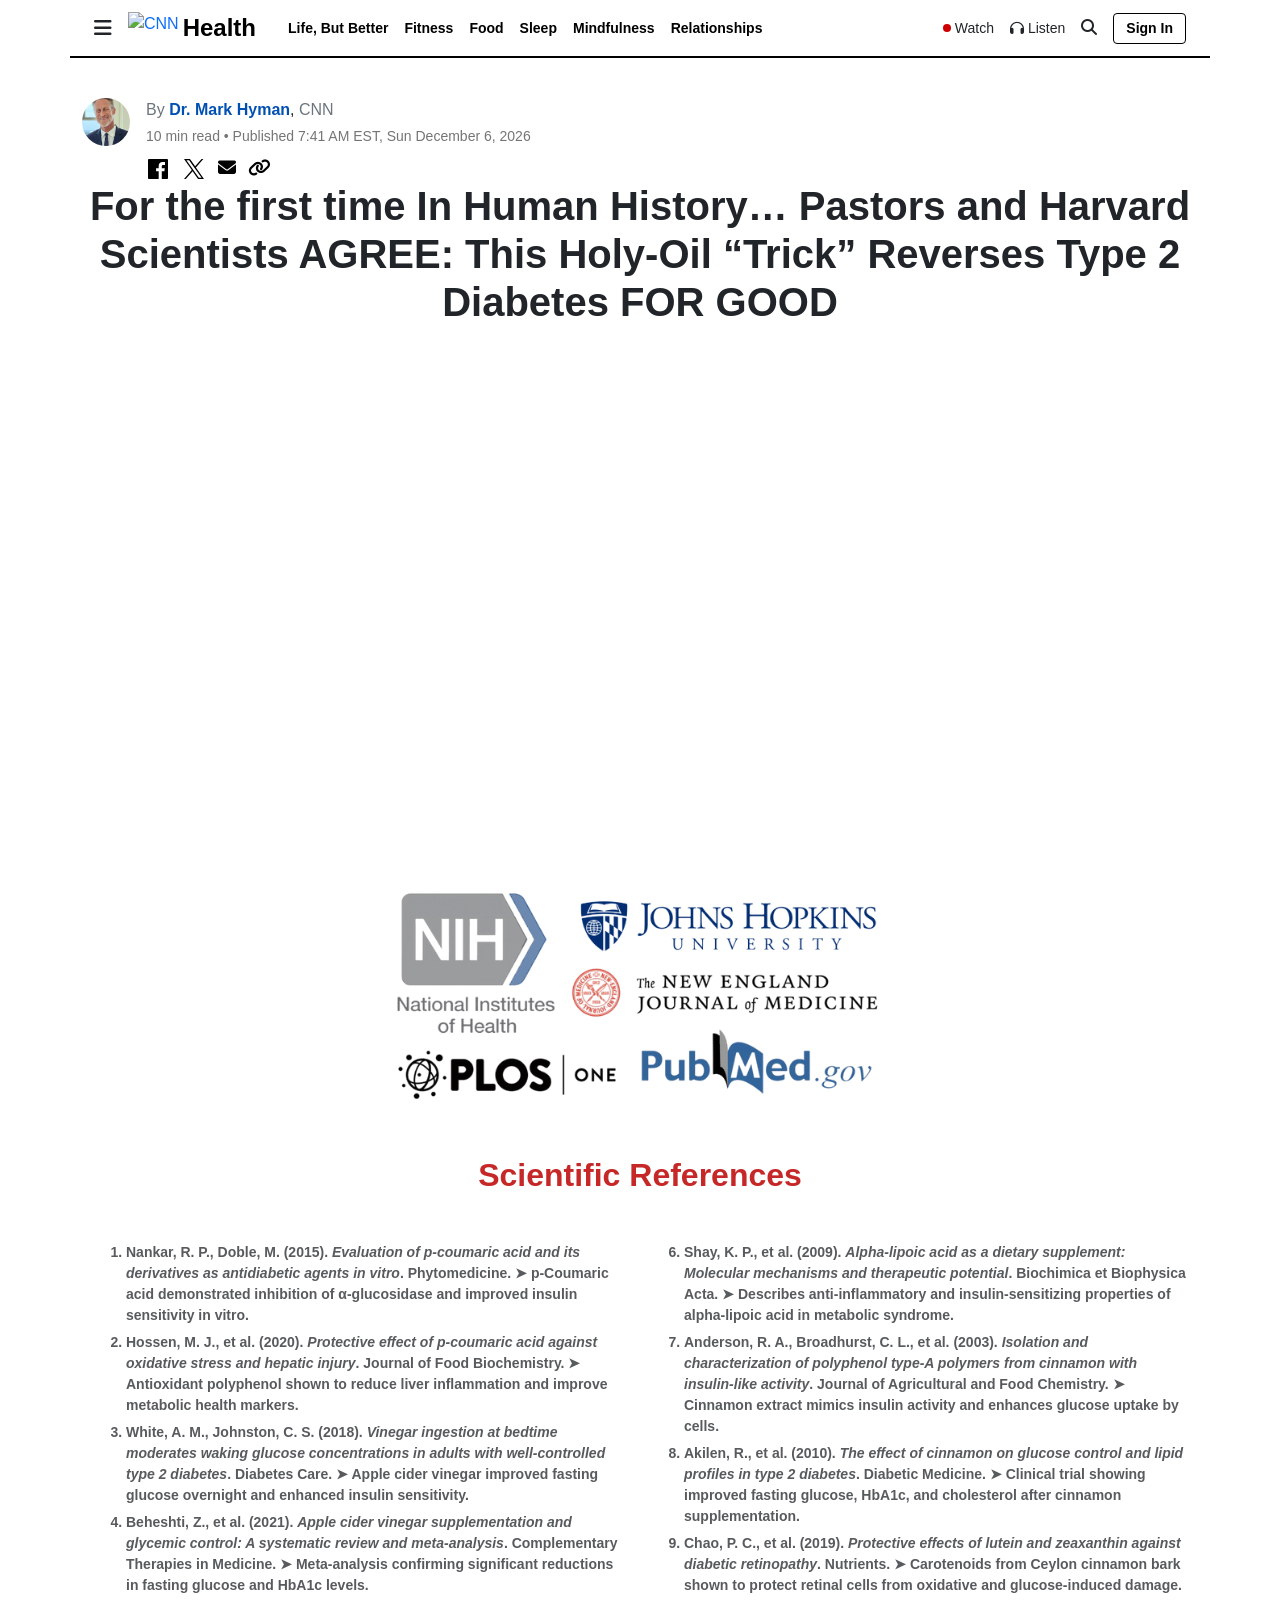
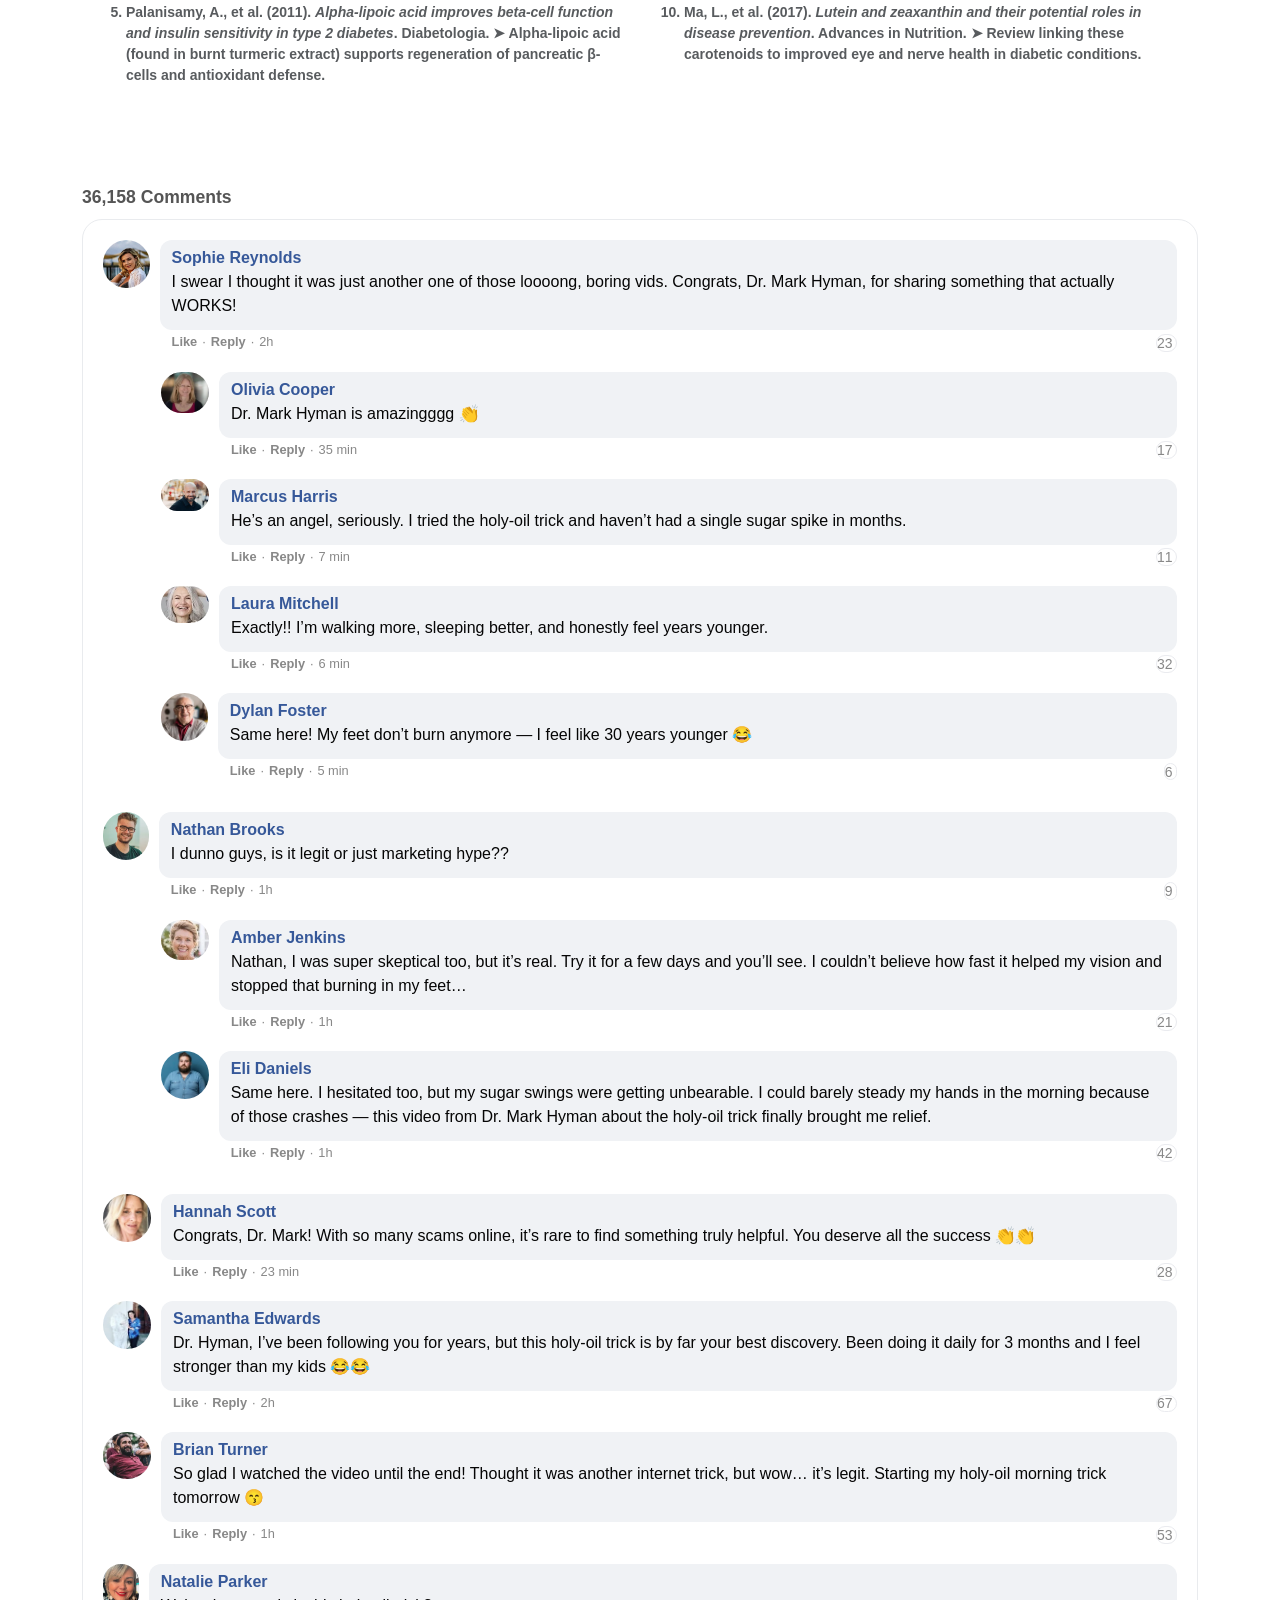
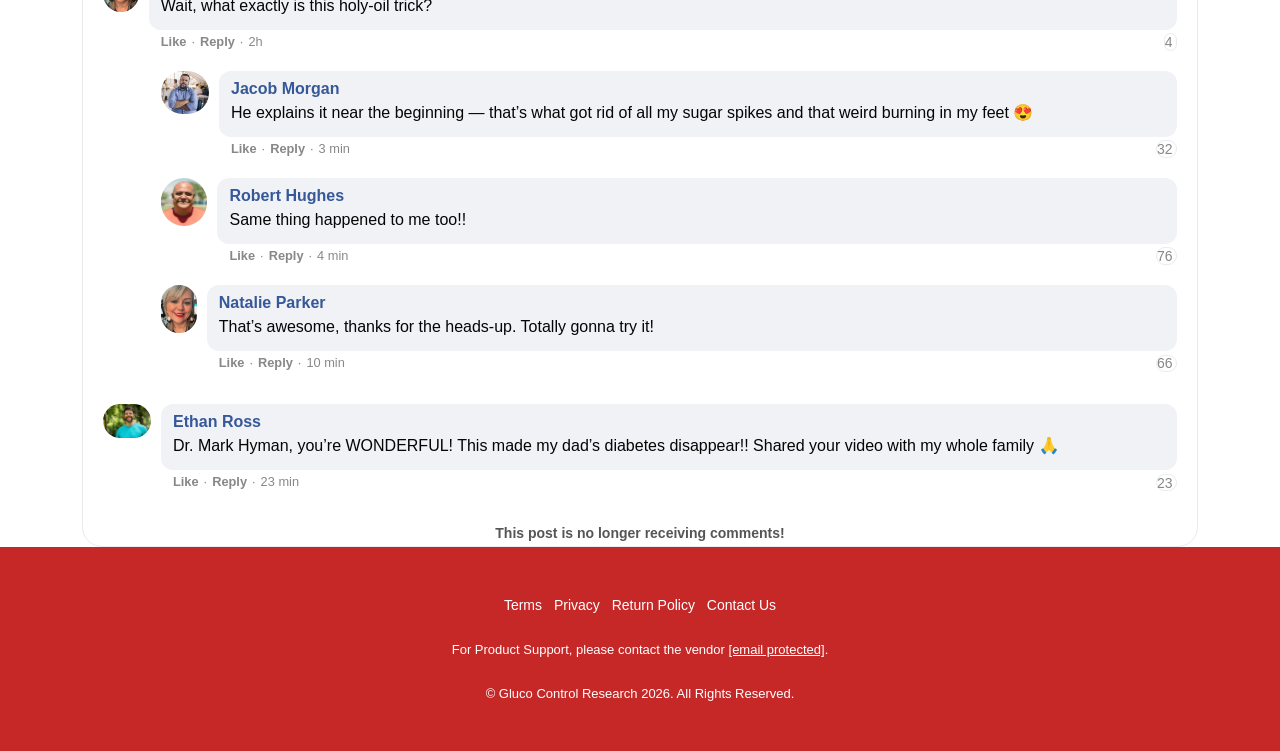
==== commit f96ae558: "feat: update VSL to PandaVideo and setup protocol CTA with 46min delay" ====
--- a/index.html
+++ b/index.html
@@ -1,8 +1,9 @@
 <!DOCTYPE html>
-<html>
-
+<html lang="en">
 
 <head>
+    <!-- Prevent automatic translation -->
+    <meta name="google" content="notranslate">
 
 	
 
@@ -69,16 +70,9 @@
 			integrity="sha512-v2CJ7UaYy4JwqLDIrZUI/4hqeoQieOmAZNXBeQyjo21dadnwR+8ZaIJVT8EE2iyI61OV8e6M8PP2/4hpQINQ/g==" crossorigin="anonymous"
 			referrerpolicy="no-referrer"></script>
 
-		<!-- Preload Vturb -->
-<script>!function(i,n){i._plt=i._plt||(n&&n.timeOrigin?n.timeOrigin+n.now():Date.now())}(window,performance);</script>
-<link rel="preload" href="https://scripts.converteai.net/d89ec166-1a27-426c-8692-5f1af06f290f/ab-test/69d6a92e0f842f601299ac5d/player.js" as="script">
-<link rel="preload" href="https://scripts.converteai.net/lib/js/smartplayer-wc/v4/smartplayer.js" as="script">
-<link rel="dns-prefetch" href="https://cdn.converteai.net">
-<link rel="dns-prefetch" href="https://scripts.converteai.net">
-<link rel="dns-prefetch" href="https://images.converteai.net">
-<link rel="dns-prefetch" href="https://m3u8.vturb.net">
-<link rel="dns-prefetch" href="https://api.vturb.com.br">
-		<!-- Preload Vturb -->
+		<!-- Preload PandaVideo -->
+<link rel="dns-prefetch" href="https://player-vz-450d6dac-c2f.tv.pandavideo.com.br">
+		<!-- Preload PandaVideo -->
 		<style>
 			.esconder {
 				display: none;
@@ -213,1082 +207,82 @@
 					<div class="container container-principal menor-container-padding">
 						<!--<h1 style="font-weight: 500 !important;"><span style="color: #9c0505;">URGENT:</span> Expert reveals the 3 ingredients of the recipe to burn 15 lbs in 10 days <span style="color: #9c0505;"></span></h1>-->
 
-						<div class="video_vturb" id="video" data-vdelay="2380">
-							<!-- video code here -->
-<vturb-smartplayer id="ab-69d6a92e0f842f601299ac5d" style="display: block; margin: 0 auto; width: 100%; "></vturb-smartplayer> <script type="text/javascript"> var s=document.createElement("script"); s.src="https://scripts.converteai.net/d89ec166-1a27-426c-8692-5f1af06f290f/ab-test/69d6a92e0f842f601299ac5d/player.js", s.async=!0,document.head.appendChild(s); </script>
+						<div class="video_vturb" id="video">
+							<!-- PandaVideo Player -->
+							<div style="position: relative; padding-top: 50%; width: 100%;">
+								<iframe id="panda-e7447277-378c-4ec8-870c-1f464f9444aa" src="https://player-vz-450d6dac-c2f.tv.pandavideo.com.br/embed/?v=e7447277-378c-4ec8-870c-1f464f9444aa" style="border:none; position: absolute; top: 0; left: 0; width: 100%; height: 100%;" allow="accelerometer;gyroscope;autoplay;encrypted-media;picture-in-picture" allowfullscreen=true fetchpriority="high"></iframe>
+							</div>
 							<img loading="lazy" src="assets/img/Referencias.png" class="img_adv">
+						</div>					<!-- Pitch Section (Escondida inicialmente) -->
+					<div id="cta-section" style="display: none;">
+						<div class="container text-center py-4">
+							<!-- Botão CTA Premium -->
+							<a href="https://pay.hotmart.com/O105477333I" class="btn-cta-protocolo text-decoration-none">
+								<span class="cta-text-main">ADQUIRIR O PROTOCOLO AGORA</span>
+								<span class="cta-text-sub">Clique aqui para começar sua transformação hoje!</span>
+							</a>
+							
+							<div class="mt-4">
+								<img loading="lazy" src="assets/img/cards.webp" alt="Meios de Pagamento" style="max-width: 300px; opacity: 0.8;">
+							</div>
 						</div>
 					</div>
 
-					<section class="principal">
-
-
-
-
-
-						<div class="esconder">
-
-							<!-- CTA Headline -->
-							<div class="py-3 py-md-5" style="background-color: var(--primary-color);">
-								<div class="container text-center">
-									<h2 class="title-claim mb-0 text-white">Choose Your Discounted Gluco Control Package
-										With Our Special Time-Limited Offer!</h2>
-									<div class="strip3 flt">
-										<div class="container bdinpad">
-											<ul class="strip3-list">
-												<li>
-													<img loading="lazy" src="assets/img/hour-glass.webp" alt="" class="hourglass">
-													<strong>Gluco Control Bottles Remaining:</strong> <span class="countdown">218</span>
-												</li>
-											</ul>
-										</div>
-									</div>
-								</div>
-							</div>
-							<!-- CTA Headline -->
-
-							<!-- Products -->
-							<section class="pb-4 products" id="scrolldown">
-								<div class="container">
-									<div class="shipbx my-4 my-md-5">
-										<div class="shipiconbx"><img loading="lazy" src="assets/img/ship-icon.webp" alt=""></div>
-										<p class="shipbx-txt1">Enjoy <span class="red">FREE SHIPPING</span> on
-											3&nbsp;and 6-Bottle
-											Orders!
-										</p>
-										<p class="shipbx-txt2">*For long-term results, we recommend choosing the
-											6&nbsp;bottle&nbsp;option
-										</p>
-									</div>
-								</div>
-								<div class="container">
-									<div class="row align-items-center">
-
-										<!-- 3 + 3 Bottles -->
-										<div class="col-12 col-md-4 mb-3 order-md-2">
-											<a href="https://www.checkout-ds24.com/product/622201?&amp;aff=ej2dgt&amp;cam=CAMPAIGNKEY&amp;sid5=%7Bsub15%7D" title="3 + 3 Bottles" class="item promo buylink smartplayer-click-event">
-												<div class="wrapper">
-													<div class="item-header">BEST VALUE!</div>
-													<div class="item-img">
-														<div class="supply"><b>BUY 3 GET + 3 FREE</b>180 DAY SUPPLY
-														</div>
-														<img loading="lazy" src="assets/img/bottles/3e3.webp" alt="3 + 3 Bottles">
-													</div>
-													<div class="item-info">
-														<div class="price">
-															<b><sup>$</sup>49</b><span>PER<br>BOTTLE</span>
-														</div>
-														<div class="savings">
-															<div><i class="fa fa-check-circle"></i> YOU SAVE $600!
-															</div>
-															<div><i class="fa fa-check-circle"></i> BIGGEST DISCOUNT
-															</div>
-															<!-- <div><i class="fa fa-check-circle"></i> + 4 FREE BONUSES
-																	</div> -->
-															<div><i class="fa fa-check-circle"></i> 60 DAYS
-																GUARANTEE</div>
-														</div>
-													</div>
-													<div class="item-buy">
-														<div class="buy-button">
-															<div class="buy-button-label">Add to cart</div>
-														</div>
-														<img loading="lazy" src="assets/img/cards-dark.webp" alt="Cards" class="card-flags">
-													</div>
-													<div class="item-totals">
-														<div class="totals">Total: <s>$894</s> <b>$294</b></div>
-														<div class="shipping">+&nbsp;<span>FREE</span> SHIPPING
-														</div>
-													</div>
-												</div>
-											</a>
-										</div>
-										<!-- 3 + 3 Bottles -->
-
-										<!-- 2 + 1 Bottles -->
-										<div class="col-12 col-md-4 mb-3 order-md-3">
-											<a href="https://www.checkout-ds24.com/product/622199?&amp;aff=ej2dgt&amp;cam=CAMPAIGNKEY&amp;sid5=%7Bsub15%7D" class="item buylink smartplayer-click-event">
-												<div class="wrapper">
-													<div class="item-header text-white">Most Popular</div>
-													<div class="item-img">
-														<div class="supply"><b>BUY 2 GET + 1 FREE</b>90 DAY SUPPLY
-														</div>
-														<img loading="lazy" src="assets/img/bottles/2e1.png" alt="2 + 1 Bottles">
-													</div>
-													<div class="item-info">
-														<div class="price">
-															<b><sup>$</sup>69</b><span>PER<br>BOTTLE</span>
-														</div>
-														<div class="savings">
-															<div><i class="fa fa-check-circle"></i>YOU SAVE $240!
-															</div>
-															<div><i class="fa fa-check-circle"></i>BIGGEST DISCOUNT
-															</div>
-															<div><i class="fa fa-check-circle"></i>60 DAYS GUARANTEE
-															</div>
-														</div>
-													</div>
-													<div class="item-buy">
-														<div class="buy-button">
-															<div class="buy-button-label">Add to cart</div>
-														</div>
-														<img loading="lazy" src="assets/img/cards.webp" alt="Cards" class="card-flags">
-													</div>
-													<div class="item-totals">
-														<div class="totals">Total: <s>$447</s> <b>$207</b></div>
-														<div class="shipping">+&nbsp;<span>FREE</span> SHIPPING
-														</div>
-													</div>
-												</div>
-											</a>
-										</div>
-										<!-- 2 + 1 Bottles -->
-
-										<!-- 1 Bottles -->
-										<div class="col-12 col-md-4 mb-3 order-md-1">
-											<a href="https://www.checkout-ds24.com/product/622198?&amp;aff=ej2dgt&amp;cam=CAMPAIGNKEY&amp;sid5=%7Bsub15%7D" class="item buylink smartplayer-click-event">
-												<div class="wrapper">
-													<div class="item-header text-white">Basic</div>
-													<div class="item-img">
-														<div class="supply"><b>2 BOTTLES</b>60 DAY SUPPLY</div>
-														<img loading="lazy" src="assets/img/bottles/2.webp">
-													</div>
-													<div class="item-info">
-														<div class="price">
-															<b><sup>$</sup>79</b><span>PER<br>BOTTLE</span>
-														</div>
-														<div class="savings">
-															<div> <i class="fa fa-check-circle"></i> YOU SAVE $140!
-															</div>
-															<div><i class="fa fa-check-circle"></i> BIGGEST DISCOUNT
-															</div>
-															<div><i class="fa fa-check-circle"></i> 60 DAYS
-																GUARANTEE</div>
-														</div>
-													</div>
-													<div class="item-buy">
-														<div class="buy-button">
-															<div class="buy-button-label">Add to cart</div>
-														</div>
-														<img loading="lazy" src="assets/img/cards.webp" alt="Cards" class="card-flags">
-													</div>
-													<div class="item-totals">
-														<div class="totals">Total: <s>$298</s> <b>$158</b></div>
-														<div class="shipping">+ SHIPPING</div>
-													</div>
-												</div>
-											</a>
-										</div>
-										<!-- 1 Bottles -->
-
-									</div>
-								</div>
-							</section>
-							<!-- Products -->
-
-							<!-- Guarantee -->
-							<section id="guarantee" class="py-5">
-								<div class="container position-relative">
-									<div class="row align-items-center justify-content-center">
-										<div class="col-12 col-md-3 text-center">
-											<figure><img loading="lazy" src="assets/img/guarantee-badge.webp" alt="Guarantee" class="mb-3"></figure>
-										</div>
-										<div class="col-12 col-md-9 text-start">
-											<h2 class="fs-2" style="font-weight: 700;">100% Satisfaction or Your
-												Money Back <br class="d-none d-md-block"><span style="color: #22e525;">60-Day Unconditional
-													Guarantee</span></h2>
-
-
-											<p>If for any reason within 60 days you're not satisfied with the product, just send an email to <a href="cdn-cgi/l/email-protection.html#3a5955544e5b594e7a594f494e55575f48594914595557"><span class="__cf_email__" data-cfemail="66050908120705122605131512090b031405154805090b">[email&#160;protected]</span></a> and
-												we'll immediately buy back all the bottles from you at the same price you paid — no questions asked and no hassles.</p>
-											<p>Simply return the unused bottles, and we’ll buy them all back — even if they’re damaged.</p>
-											<p>No questions asked — it’s an unconditional guarantee! That’s how confident we are in Gluco Control.</p>
-											<p>And if you choose the 6-bottle package, your guarantee becomes even more powerful:</p>
-											<p>You’ll be automatically covered by our Lifetime Guarantee — meaning you can ask for your money back at any time in the
-												future, if you’re not completely satisfied.</p>
-											<p>So, click below and order your Gluco Control kit today, completely risk-free. We guarantee your results with our own money —
-												for life.</p>
-
-
-
-
-											<div class="d-flex gap-2 flex-wrap align-items-center justify-content-center mt-3 badges">
-												<figure><img loading="lazy" src="assets/img/gmp.png" alt="Badge"></figure>
-												<figure><img loading="lazy" src="assets/img/fda.png" alt="Badge"></figure>
-												<figure><img loading="lazy" src="assets/img/nat.webp" alt="Badge"></figure>
-												<figure><img loading="lazy" src="assets/img/foreign.webp" alt="Badge"></figure>
-												<figure><img loading="lazy" src="assets/img/gmo.png" alt="Badge"></figure>
-											</div>
-										</div>
-									</div>
-								</div>
-							</section>
-							<!-- Guarantee -->
-
-							<!-- Testimonials -->
-							<div id="testimonials" class="py-5">
-								<div class="container" style="max-width: 1000px;">
-									<h2 class="my-3 mb-0 text-center" style="color: var(--primary-color); font-weight: 700;">
-										What People Are Saying About Gluco Control?
-									</h2>
-									<h4 class="text-center fw-bold mb-4">Real Life-Changing Results!</h4>
-									<p class="fw-bold mb-2 text-start text-black">Top reviews from the United States</p>
-									<div class="card-container">
-
-										<!-- LINDA -->
-										<div class="card">
-											<div class="row mx-auto">
-												<div class="col-lg-12">
-													<div class="texts">
-														<div class="purchase">
-															<img src="assets/img/avatar.webp" alt="Profile">
-															<p><strong>Linda M.</strong> - Montclair, NJ<br></p>
-														</div>
-
-														<div class="d-flex flex-wrap gap-2 align-items-center">
-															<div class="d-flex gap-1 align-items-center flex-nowrap stars">
-																<i class="bi bi-star-fill"></i><i class="bi bi-star-fill"></i><i class="bi bi-star-fill"></i><i
-																	class="bi bi-star-fill"></i><i class="bi bi-star-fill"></i>
-															</div>
-															<p class="m-0"><b>Gluco Control saved my life</b></p>
-														</div>
-
-														<div class="d-flex flex-column flex-sm-row align-items-sm-center flex-wrap verified">
-															<span class="me-sm-2">Verified Purchase</span>
-														</div>
-
-														<div class="user">
-															<img loading="lazy" src="assets/img/depoimento/m1.webp" alt="">
-														</div>
-
-														<div class="text-user">
-															<p>
-																Last Sunday, my 6-year-old granddaughter asked me to join her for a walk in the park.
-																Her smile brought me to tears because, for the first time in years, I could walk beside her
-																without worrying about my blood sugar crashing. Without Gluco Control, I’m sure this wouldn’t
-																have been possible. Before taking it, I couldn’t even make it down my driveway without
-																exhaustion and burning feet stopping me.
-															</p>
-														</div>
-
-														<p class="reviewed-on mb-3">26 people found this helpful</p>
-
-														<div class="helpful-report">
-															<div class="d-flex align-center gap-3">
-																<div class="helpful">Helpful</div>
-																<div class="share"><i class="bi bi-share"></i>Share</div>
-															</div>
-															<div class="report">Report</div>
-														</div>
-
-													</div>
-												</div>
-											</div>
-										</div>
-
-										<!-- KAREN -->
-										<div class="card">
-											<div class="row mx-auto">
-												<div class="col-lg-12">
-													<div class="texts">
-
-														<div class="purchase">
-															<img src="assets/img/avatar.webp" alt="Profile">
-															<p><strong>Karen R.</strong> - Boulder, CO<br></p>
-														</div>
-
-														<div class="d-flex flex-wrap gap-2 align-items-center">
-															<div class="d-flex gap-1 align-items-center flex-nowrap stars">
-																<i class="bi bi-star-fill"></i><i class="bi bi-star-fill"></i><i class="bi bi-star-fill"></i><i
-																	class="bi bi-star-fill"></i><i class="bi bi-star-fill"></i>
-															</div>
-															<p class="m-0"><b>I Feel Like Myself Again!</b></p>
-														</div>
-
-														<div class="d-flex flex-column flex-sm-row align-items-sm-center flex-wrap verified">
-															<span class="me-sm-2">Verified Purchase</span>
-														</div>
-
-														<div class="user">
-															<img loading="lazy" src="assets/img/depoimento/m2.webp" alt="">
-														</div>
-
-														<div class="text-user">
-															<p>
-																Five months ago, my daughter wouldn’t let me go to the grocery store alone.
-																She always said it was “too dangerous” and that I might faint or lose control of my sugar levels.
-																But now, thanks to Gluco Control, I’m going to the market by myself, doing chores at home,
-																and even going to church every Sunday. I’m no longer reliant on anyone!
-															</p>
-														</div>
-
-														<p class="reviewed-on mb-3">21 people found this helpful</p>
-
-														<div class="helpful-report">
-															<div class="d-flex align-center gap-3">
-																<div class="helpful">Helpful</div>
-																<div class="share"><i class="bi bi-share"></i>Share</div>
-															</div>
-															<div class="report">Report</div>
-														</div>
-
-													</div>
-												</div>
-											</div>
-										</div>
-
-										<!-- MICHAEL -->
-										<div class="card">
-											<div class="row mx-auto">
-												<div class="col-lg-12">
-													<div class="texts">
-
-														<div class="purchase">
-															<img src="assets/img/avatar.webp" alt="Profile">
-															<p><strong>Michael W.</strong> - Seattle, WA<br></p>
-														</div>
-
-														<div class="d-flex flex-wrap gap-2 align-items-center">
-															<div class="d-flex gap-1 align-items-center flex-nowrap stars">
-																<i class="bi bi-star-fill"></i><i class="bi bi-star-fill"></i><i class="bi bi-star-fill"></i><i
-																	class="bi bi-star-fill"></i><i class="bi bi-star-fill"></i>
-															</div>
-															<p class="m-0"><b>I Thought Diabetes Would Control Me Forever</b></p>
-														</div>
-
-														<div class="d-flex flex-column flex-sm-row align-items-sm-center flex-wrap verified">
-															<span class="me-sm-2">Verified Purchase</span>
-														</div>
-
-														<div class="user">
-															<img loading="lazy" src="assets/img/depoimento/h1.webp" alt="">
-														</div>
-
-														<div class="text-user">
-															<p>
-																After I turned 60, the blurry vision and burning in my feet got so bad I could barely sleep.
-																Thank God my doctor had heard of Gluco Control. He told me to take it every day, and I did so
-																religiously because I couldn’t bear the thought of losing my independence completely.
-																After two months of taking Gluco Control, I can proudly say the tingling is gone,
-																my sugar is stable, and I feel free again.
-															</p>
-														</div>
-
-														<p class="reviewed-on mb-3">19 people found this helpful</p>
-
-														<div class="helpful-report">
-															<div class="d-flex align-center gap-3">
-																<div class="helpful">Helpful</div>
-																<div class="share"><i class="bi bi-share"></i>Share</div>
-															</div>
-															<div class="report">Report</div>
-														</div>
-
-													</div>
-												</div>
-											</div>
-										</div>
-
-										<!-- BARBARA -->
-										<div class="card">
-											<div class="row mx-auto">
-												<div class="col-lg-12">
-													<div class="texts">
-
-														<div class="purchase">
-															<img src="assets/img/avatar.webp" alt="Profile">
-															<p><strong>Barbara B.</strong> - Charleston, SC<br></p>
-														</div>
-
-														<div class="d-flex flex-wrap gap-2 align-items-center">
-															<div class="d-flex gap-1 align-items-center flex-nowrap stars">
-																<i class="bi bi-star-fill"></i><i class="bi bi-star-fill"></i><i class="bi bi-star-fill"></i><i
-																	class="bi bi-star-fill"></i><i class="bi bi-star-fill"></i>
-															</div>
-															<p class="m-0"><b>The Best Support I’ve Tried</b></p>
-														</div>
-
-														<div class="d-flex flex-column flex-sm-row align-items-sm-center flex-wrap verified">
-															<span class="me-sm-2">Verified Purchase</span>
-														</div>
-
-														<div class="user">
-															<img loading="lazy" src="assets/img/depoimento/m3.webp" alt="">
-														</div>
-
-														<div class="text-user">
-															<p>
-																Do you know how it feels to grow more limited and frustrated with each passing day?
-																I lived like that for over eight years. That’s why I thank God every single day
-																for finding Gluco Control. Now I no longer struggle with constant sugar spikes,
-																restless nights, or the fear that my health would never get better.
-															</p>
-														</div>
-
-														<p class="reviewed-on mb-3">22 people found this helpful</p>
-
-														<div class="helpful-report">
-															<div class="d-flex align-center gap-3">
-																<div class="helpful">Helpful</div>
-																<div class="share"><i class="bi bi-share"></i>Share</div>
-															</div>
-															<div class="report">Report</div>
-														</div>
-
-													</div>
-												</div>
-											</div>
-										</div>
-
-										<!-- EMILY -->
-										<div class="card">
-											<div class="row mx-auto">
-												<div class="col-lg-12">
-													<div class="texts">
-
-														<div class="purchase">
-															<img src="assets/img/avatar.webp" alt="Profile">
-															<p><strong>Emily R.</strong> - Brookline, MA<br></p>
-														</div>
-
-														<div class="d-flex flex-wrap gap-2 align-items-center">
-															<div class="d-flex gap-1 align-items-center flex-nowrap stars">
-																<i class="bi bi-star-fill"></i><i class="bi bi-star-fill"></i><i class="bi bi-star-fill"></i><i
-																	class="bi bi-star-fill"></i><i class="bi bi-star-fill"></i>
-															</div>
-															<p class="m-0"><b>A Game-Changer for My Health</b></p>
-														</div>
-
-														<div class="d-flex flex-column flex-sm-row align-items-sm-center flex-wrap verified">
-															<span class="me-sm-2">Verified Purchase</span>
-														</div>
-
-														<div class="user">
-															<img loading="lazy" src="assets/img/depoimento/m4.webp" alt="">
-														</div>
-
-														<div class="text-user">
-															<p>
-																I used to sit silently at family dinners, terrified to eat because I’d feel dizzy
-																or spike in front of everyone. The shame and fear were unbearable — I’ll never forget it.
-																But after discovering Gluco Control, everything changed.
-																Just last week, I stood up and danced with my husband at our grandson’s birthday party.
-																I went from being the one everyone worried about to being the one inspiring hope —
-																a miracle I never thought possible.
-															</p>
-														</div>
-
-														<p class="reviewed-on mb-3">22 people found this helpful</p>
-
-														<div class="helpful-report">
-															<div class="d-flex align-center gap-3">
-																<div class="helpful">Helpful</div>
-																<div class="share"><i class="bi bi-share"></i>Share</div>
-															</div>
-															<div class="report">Report</div>
-														</div>
-
-													</div>
-												</div>
-											</div>
-										</div>
-
-									</div>
-								</div>
-							</div>
-
-							<!-- Testimonials -->
-
-
-							<div id="order-now"></div>
-
-							<!-- CTA Headline -->
-							<div class="py-3 py-md-5" style="background-color: var(--primary-color);">
-								<div class="container text-center">
-									<h2 class="title-claim mb-0 text-white">Choose Your Discounted Gluco Control Package
-										With Our Special Time-Limited Offer!</h2>
-									<div class="strip3 flt">
-										<div class="container bdinpad">
-											<ul class="strip3-list">
-												<li>
-													<img loading="lazy" src="assets/img/hour-glass.webp" alt="" class="hourglass">
-													<strong>Gluco Control Bottles Remaining:</strong> <span class="countdown">218</span>
-												</li>
-											</ul>
-										</div>
-									</div>
-								</div>
-							</div>
-							<!-- CTA Headline -->
-
-							<!-- Products -->
-
-							<section class="pb-4 products">
-								<div class="container">
-									<div class="shipbx my-4 my-md-5">
-										<div class="shipiconbx"><img loading="lazy" src="assets/img/ship-icon.webp" alt=""></div>
-										<p class="shipbx-txt1">Enjoy <span class="red">FREE SHIPPING</span> on
-											3&nbsp;and 6-Bottle
-											Orders!
-										</p>
-										<p class="shipbx-txt2">*For long-term results, we recommend choosing the
-											6&nbsp;bottle&nbsp;option
-										</p>
-									</div>
-								</div>
-								<div class="container">
-									<div class="row align-items-center">
-
-										<!-- 3 + 3 Bottles -->
-										<div class="col-12 col-md-4 mb-3 order-md-2">
-											<a href="https://www.checkout-ds24.com/product/622201?&amp;aff=ej2dgt&amp;cam=CAMPAIGNKEY&amp;sid5=%7Bsub15%7D" title="3 + 3 Bottles" class="item promo buylink smartplayer-click-event">
-												<div class="wrapper">
-													<div class="item-header">BEST VALUE!</div>
-													<div class="item-img">
-														<div class="supply"><b>BUY 3 GET + 3 FREE</b>180 DAY SUPPLY
-														</div>
-														<img loading="lazy" src="assets/img/bottles/3e3.webp" alt="3 + 3 Bottles">
-													</div>
-													<div class="item-info">
-														<div class="price">
-															<b><sup>$</sup>49</b><span>PER<br>BOTTLE</span>
-														</div>
-														<div class="savings">
-															<div><i class="fa fa-check-circle"></i> YOU SAVE $600!
-															</div>
-															<div><i class="fa fa-check-circle"></i> BIGGEST DISCOUNT
-															</div>
-															<!-- <div><i class="fa fa-check-circle"></i> + 4 FREE BONUSES
-																	</div> -->
-															<div><i class="fa fa-check-circle"></i> 60 DAYS
-																GUARANTEE</div>
-														</div>
-													</div>
-													<div class="item-buy">
-														<div class="buy-button">
-															<div class="buy-button-label">Add to cart</div>
-														</div>
-														<img loading="lazy" src="assets/img/cards-dark.webp" alt="Cards" class="card-flags">
-													</div>
-													<div class="item-totals">
-														<div class="totals">Total: <s>$894</s> <b>$294</b></div>
-														<div class="shipping">+&nbsp;<span>FREE</span> SHIPPING
-														</div>
-													</div>
-												</div>
-											</a>
-										</div>
-										<!-- 3 + 3 Bottles -->
-
-										<!-- 2 + 1 Bottles -->
-										<div class="col-12 col-md-4 mb-3 order-md-3">
-											<a href="https://www.checkout-ds24.com/product/622199?&amp;aff=ej2dgt&amp;cam=CAMPAIGNKEY&amp;sid5=%7Bsub15%7D" class="item buylink smartplayer-click-event">
-												<div class="wrapper">
-													<div class="item-header text-white">Most Popular</div>
-													<div class="item-img">
-														<div class="supply"><b>BUY 2 GET + 1 FREE</b>90 DAY SUPPLY
-														</div>
-														<img loading="lazy" src="assets/img/bottles/2e1.png" alt="2 + 1 Bottles">
-													</div>
-													<div class="item-info">
-														<div class="price">
-															<b><sup>$</sup>69</b><span>PER<br>BOTTLE</span>
-														</div>
-														<div class="savings">
-															<div><i class="fa fa-check-circle"></i>YOU SAVE $240!
-															</div>
-															<div><i class="fa fa-check-circle"></i>BIGGEST DISCOUNT
-															</div>
-															<div><i class="fa fa-check-circle"></i>60 DAYS GUARANTEE
-															</div>
-														</div>
-													</div>
-													<div class="item-buy">
-														<div class="buy-button">
-															<div class="buy-button-label">Add to cart</div>
-														</div>
-														<img loading="lazy" src="assets/img/cards.webp" alt="Cards" class="card-flags">
-													</div>
-													<div class="item-totals">
-														<div class="totals">Total: <s>$447</s> <b>$207</b></div>
-														<div class="shipping">+&nbsp;<span>FREE</span> SHIPPING
-														</div>
-													</div>
-												</div>
-											</a>
-										</div>
-										<!-- 2 + 1 Bottles -->
-
-										<!-- 1 Bottles -->
-										<div class="col-12 col-md-4 mb-3 order-md-1">
-											<a href="https://www.checkout-ds24.com/product/622198?&amp;aff=ej2dgt&amp;cam=CAMPAIGNKEY&amp;sid5=%7Bsub15%7D" class="item buylink smartplayer-click-event">
-												<div class="wrapper">
-													<div class="item-header text-white">Basic</div>
-													<div class="item-img">
-														<div class="supply"><b>2 BOTTLES</b>60 DAY SUPPLY</div>
-														<img loading="lazy" src="assets/img/bottles/2.webp">
-													</div>
-													<div class="item-info">
-														<div class="price">
-															<b><sup>$</sup>79</b><span>PER<br>BOTTLE</span>
-														</div>
-														<div class="savings">
-															<div> <i class="fa fa-check-circle"></i> YOU SAVE $140!
-															</div>
-															<div><i class="fa fa-check-circle"></i> BIGGEST DISCOUNT
-															</div>
-															<div><i class="fa fa-check-circle"></i> 60 DAYS GUARANTEE</div>
-														</div>
-													</div>
-													<div class="item-buy">
-														<div class="buy-button">
-															<div class="buy-button-label">Add to cart</div>
-														</div>
-														<img loading="lazy" src="assets/img/cards.webp" alt="Cards" class="card-flags">
-													</div>
-													<div class="item-totals">
-														<div class="totals">Total: <s>$298</s> <b>$158</b></div>
-														<div class="shipping">+ SHIPPING</div>
-													</div>
-												</div>
-											</a>
-										</div>
-										<!-- 1 Bottles -->
-
-									</div>
-								</div>
-							</section>
-							<!-- Products -->
-
-
-
-
-							<!-- FAQ -->
-							<section id="faq" class="py-5">
-								<div class="container">
-									<h2 class="text-center text-white mb-4">Frequently Asked Questions</h2>
-									<div class="accordion" id="accordionExample">
-
-										<!-- Question 1 -->
-										<div class="accordion-item">
-											<h2 class="accordion-header">
-												<button class="accordion-button collapsed" type="button" data-bs-toggle="collapse" data-bs-target="#collapseOne"
-													aria-expanded="false" aria-controls="collapseOne">
-													Is Gluco Control safe to use?
-												</button>
-											</h2>
-											<div id="collapseOne" class="accordion-collapse collapse" data-bs-parent="#accordionExample">
-												<div class="accordion-body">
-													Absolutely. Gluco Control is made with natural ingredients, blended in clinically precise doses.
-													It’s manufactured in a U.S.-based lab that follows strict safety and quality regulations.
-													Still, if you have any medical conditions or are taking medications, it’s always a good idea
-													to consult your healthcare provider before starting.
-												</div>
-											</div>
-										</div>
-
-										<!-- Question 2 -->
-										<div class="accordion-item">
-											<h2 class="accordion-header">
-												<button class="accordion-button collapsed" type="button" data-bs-toggle="collapse" data-bs-target="#collapseTwo"
-													aria-expanded="false" aria-controls="collapseTwo">
-													How long will it take to see results?
-												</button>
-											</h2>
-											<div id="collapseTwo" class="accordion-collapse collapse" data-bs-parent="#accordionExample">
-												<div class="accordion-body">
-													Some users notice more stable energy, reduced sugar cravings, and less bloating within the first few days.
-													Improved fasting glucose often begins within the first week, and many people report significant progress
-													within the first 10 days. For long-lasting, permanent results, the full 6-month treatment is strongly recommended.
-												</div>
-											</div>
-										</div>
-
-										<!-- Question 3 -->
-										<div class="accordion-item">
-											<h2 class="accordion-header">
-												<button class="accordion-button collapsed" type="button" data-bs-toggle="collapse" data-bs-target="#collapseThree"
-													aria-expanded="false" aria-controls="collapseThree">
-													Is Gluco Control sold on Amazon?
-												</button>
-											</h2>
-											<div id="collapseThree" class="accordion-collapse collapse" data-bs-parent="#accordionExample">
-												<div class="accordion-body">
-													No. Gluco Control is only sold on this page, through the official website.
-													Buying elsewhere may expose you to counterfeit or expired products.
-													Always purchase directly here to ensure authenticity and guarantee coverage.
-												</div>
-											</div>
-										</div>
-
-										<!-- Question 4 -->
-										<div class="accordion-item">
-											<h2 class="accordion-header">
-												<button class="accordion-button collapsed" type="button" data-bs-toggle="collapse" data-bs-target="#collapseFour"
-													aria-expanded="false" aria-controls="collapseFour">
-													Will I need to follow a strict diet or exercise plan?
-												</button>
-											</h2>
-											<div id="collapseFour" class="accordion-collapse collapse" data-bs-parent="#accordionExample">
-												<div class="accordion-body">
-													Not at all. Gluco Control was designed for people who want to rebalance their glucose naturally
-													without restrictive routines. The formula works even if you continue enjoying your favorite foods
-													like pasta, bread, or desserts. Of course, healthy habits may enhance your results, but they’re not required.
-												</div>
-											</div>
-										</div>
-
-										<!-- Question 5 -->
-										<div class="accordion-item">
-											<h2 class="accordion-header">
-												<button class="accordion-button collapsed" type="button" data-bs-toggle="collapse" data-bs-target="#collapseFive"
-													aria-expanded="false" aria-controls="collapseFive">
-													What if I’m older or have had type 2 diabetes for years?
-												</button>
-											</h2>
-											<div id="collapseFive" class="accordion-collapse collapse" data-bs-parent="#accordionExample">
-												<div class="accordion-body">
-													That’s totally fine. Gluco Control works for men and women of all ages, including those over 60, 70, or even 80. Many
-													older users report stabilized blood sugar, improved energy, and reduced diabetic discomfort — even after years of
-													struggling. The formula is gentle yet powerful, regardless of age or stage.
-												</div>
-											</div>
-										</div>
-
-										<!-- Question 6 -->
-										<div class="accordion-item">
-											<h2 class="accordion-header">
-												<button class="accordion-button collapsed" type="button" data-bs-toggle="collapse" data-bs-target="#collapseSix"
-													aria-expanded="false" aria-controls="collapseSix">
-													Can I use Gluco Control with other supplements?
-												</button>
-											</h2>
-											<div id="collapseSix" class="accordion-collapse collapse" data-bs-parent="#accordionExample">
-												<div class="accordion-body">
-													In general, yes. But since Gluco Control already contains a complete, clinically tested blend for blood sugar and
-													insulin-support, we recommend checking with your doctor if you’re taking similar products — to avoid overlap or
-													excessive intake.
-												</div>
-											</div>
-										</div>
-
-										<!-- Question 7 -->
-										<div class="accordion-item">
-											<h2 class="accordion-header">
-												<button class="accordion-button collapsed" type="button" data-bs-toggle="collapse" data-bs-target="#collapseSeven"
-													aria-expanded="false" aria-controls="collapseSeven">
-													How many bottles should I order?
-												</button>
-											</h2>
-											<div id="collapseSeven" class="accordion-collapse collapse" data-bs-parent="#accordionExample">
-												<div class="accordion-body">
-													To unlock permanent results, we recommend the 6-bottle package. That’s the ideal duration to allow your body to
-													eliminate the pancreatic parasite, support beta cell regeneration, and stabilize blood sugar long-term — maintaining the
-													results even after you stop taking it. Plus, you’ll get exclusive bonuses and free shipping when you order today.
-												</div>
-											</div>
-										</div>
-
-										<!-- Question 8 -->
-										<div class="accordion-item">
-											<h2 class="accordion-header">
-												<button class="accordion-button collapsed" type="button" data-bs-toggle="collapse" data-bs-target="#collapseEight"
-													aria-expanded="false" aria-controls="collapseEight">
-													Will my blood sugar stay balanced once I stop taking Gluco Control?
-												</button>
-											</h2>
-											<div id="collapseEight" class="accordion-collapse collapse" data-bs-parent="#accordionExample">
-												<div class="accordion-body">
-													Yes — as long as you complete the full 6-month treatment. Gluco Control is formulated to help you maintain your results
-													and avoid dangerous glucose rebounds.
-												</div>
-											</div>
-										</div>
-
-										<!-- Question 9 -->
-										<div class="accordion-item">
-											<h2 class="accordion-header">
-												<button class="accordion-button collapsed" type="button" data-bs-toggle="collapse" data-bs-target="#collapseNine"
-													aria-expanded="false" aria-controls="collapseNine">
-													What if Gluco Control doesn’t work for me?
-												</button>
-											</h2>
-											<div id="collapseNine" class="accordion-collapse collapse" data-bs-parent="#accordionExample">
-												<div class="accordion-body">
-													We’re so confident in Gluco Control that we offer a 180-day money-back guarantee. If you're not completely satisfied —
-													even after finishing the full treatment — just send us an email and we’ll refund every penny.
-													And yes, you keep the bottles as a thank-you for giving it a try.
-												</div>
-											</div>
-										</div>
-
-										<!-- Question 10 -->
-										<div class="accordion-item">
-											<h2 class="accordion-header">
-												<button class="accordion-button collapsed" type="button" data-bs-toggle="collapse" data-bs-target="#collapseTen"
-													aria-expanded="false" aria-controls="collapseTen">
-													How fast will I receive my order?
-												</button>
-											</h2>
-											<div id="collapseTen" class="accordion-collapse collapse" data-bs-parent="#accordionExample">
-												<div class="accordion-body">
-													Most Gluco Control orders are processed within 1–2 business days. Shipping usually takes 3–5 days within the U.S.
-													Orders that include the 6-bottle package receive priority fulfillment for faster delivery.
-												</div>
-											</div>
-										</div>
-
-										<!-- Question 11 -->
-										<div class="accordion-item">
-											<h2 class="accordion-header">
-												<button class="accordion-button collapsed" type="button" data-bs-toggle="collapse" data-bs-target="#collapseEleven"
-													aria-expanded="false" aria-controls="collapseEleven">
-													What’s the best way to take Gluco Control?
-												</button>
-											</h2>
-											<div id="collapseEleven" class="accordion-collapse collapse" data-bs-parent="#accordionExample">
-												<div class="accordion-body">
-													Each night, simply place two drops of Gluco Control under your tongue before bed for optimal absorption and maximum blood
-													sugar and GLP-1–supporting effect. That’s it — no mixing, no prepping, no hassle. Just stay consistent and let the
-													formula do the work for you.
-												</div>
-											</div>
-										</div>
-
-									</div>
-
-								</div>
-							</section>
-							<!-- FAQ -->
-
-							<!-- Who Is -->
-							<div id="who-is" class="my-4 my-md-5">
-								<div class="container" style="max-width: 1100px;">
-									<div class="p-3 p-md-4 rounded-4" style="background-color: var(--primary-color); border: 5px double #ffffff8e;">
-										<div class="row mx-auto justify-content-center align-items-center text-white">
-											<div class="col-md-4">
-												<h2 class="d-md-none fw-bold mb-3">Who Is Dr. Mark Hyman?</h2>
-												<img loading="lazy" src="assets/img/doctor.webp" alt="Doctor" style="width: 100%; max-width: fit-content;">
-											</div>
-											<div class="col-md-8 text-start">
-												<h2 class="d-none d-md-block fw-bold mb-3">Who Is Dr. Mark Hyman?
-												</h2>
-												<p>Dr. Mark Hyman is a world-renowned physician with over 35 years of clinical experience, former head of the Endocrinology
-													Department at the Cleveland Clinic, and bestselling author with millions of copies sold worldwide. He has trained at
-													Harvard-affiliated programs, appeared on major media outlets, and has built an online community of millions seeking
-													science-backed metabolic health solutions.</p>
-												<p>During his work with top research teams and functional medicine specialists, Dr. Hyman uncovered the real root cause of
-													type 2 diabetes — the dramatic loss of a critical metabolic protein that powers insulin. This breakthrough led to the
-													discovery of a unique natural oil compound capable of restoring this “fuel system,” allowing the body to regulate blood
-													sugar on its own again.</p>
-												<p>His team partnered with a U.S.-based, FDA-monitored laboratory to develop Gluco Control — an ultra-concentrated liquid
-													formula harnessing this natural compound to support healthy GLUT4 levels, revive insulin function, and help users regain
-													normal glucose control safely and naturally.</p>
-
-
-
-											</div>
-										</div>
-									</div>
-								</div>
-							</div>
-							<!-- Who Is -->
-
-							<!-- Guarantee -->
-							<section id="guarantee" class="py-5">
-								<div class="container position-relative">
-									<div class="row align-items-center justify-content-center">
-										<div class="col-12 col-md-3 text-center">
-											<figure><img loading="lazy" src="assets/img/guarantee-badge.webp" alt="Guarantee" class="mb-3"></figure>
-										</div>
-										<div class="col-12 col-md-9 text-start">
-											<h2 class="fs-2" style="font-weight: 700;">100% Satisfaction or Your
-												Money Back <br class="d-none d-md-block"><span style="color: #22e525;">60-Day
-													Unconditional
-													Guarantee</span></h2>
-											<p>If for any reason within 60 days you're not satisfied with the product, just send an email to <a href="cdn-cgi/l/email-protection.html#482b27263c292b3c082b3d3b3c27252d3a2b3b662b2725"><span class="__cf_email__" data-cfemail="01626e6f7560627541627472756e6c647362722f626e6c">[email&#160;protected]</span></a> and
-												we'll immediately buy back all the bottles from you at the same price you paid — no questions asked and no hassles.</p>
-											<p>Simply return the unused bottles, and we’ll buy them all back — even if they’re damaged.</p>
-											<p>No questions asked — it’s an unconditional guarantee! That’s how confident we are in Gluco Control.</p>
-											<p>And if you choose the 6-bottle package, your guarantee becomes even more powerful:</p>
-											<p>You’ll be automatically covered by our Lifetime Guarantee — meaning you can ask for your money back at any time in the
-												future, if you’re not completely satisfied.</p>
-											<p>So, click below and order your Gluco Control kit today, completely risk-free. We guarantee your results with our own money —
-												for life.</p>
-
-
-
-											<div class="d-flex gap-2 flex-wrap align-items-center justify-content-center mt-3 badges">
-												<figure><img loading="lazy" src="assets/img/gmp.png" alt="Badge"></figure>
-												<figure><img loading="lazy" src="assets/img/fda.png" alt="Badge"></figure>
-												<figure><img loading="lazy" src="assets/img/nat.webp" alt="Badge"></figure>
-												<figure><img loading="lazy" src="assets/img/foreign.webp" alt="Badge"></figure>
-												<figure><img loading="lazy" src="assets/img/gmo.png" alt="Badge"></figure>
-											</div>
-										</div>
-									</div>
-								</div>
-							</section>
-							<!-- Guarantee -->
-
-							<!-- CTA Headline -->
-							<div class="py-3 py-md-5" style="background-color: var(--primary-color);">
-								<div class="container text-center">
-									<h2 class="title-claim mb-0 text-white">Hurry! Limited Stock Available – Secure
-										Your Gluco Control Package at 50% Off Today!</h2>
-									<div class="strip3 flt">
-										<div class="container bdinpad">
-											<ul class="strip3-list">
-												<li>
-													<img loading="lazy" src="assets/img/hour-glass.webp" alt="" class="hourglass">
-													<strong>Gluco Control Bottles Remaining:</strong> <span class="countdown">218</span>
-												</li>
-											</ul>
-										</div>
-									</div>
-								</div>
-							</div>
-							<!-- CTA Headline -->
-
-							<!-- Products -->
-
-							<section class="pb-4 products">
-								<div class="container">
-									<div class="shipbx my-4 my-md-5">
-										<div class="shipiconbx"><img loading="lazy" src="assets/img/ship-icon.webp" alt=""></div>
-										<p class="shipbx-txt1">Enjoy <span class="red">FREE SHIPPING</span> on
-											3&nbsp;and 6-Bottle
-											Orders!
-										</p>
-										<p class="shipbx-txt2">*For long-term results, we recommend choosing the
-											6&nbsp;bottle&nbsp;option
-										</p>
-									</div>
-								</div>
-								<div class="container">
-									<div class="row align-items-center">
-
-										<!-- 3 + 3 Bottles -->
-										<div class="col-12 col-md-4 mb-3 order-md-2">
-											<a href="https://www.checkout-ds24.com/product/622201?&amp;aff=ej2dgt&amp;cam=CAMPAIGNKEY&amp;sid5=%7Bsub15%7D" title="3 + 3 Bottles" class="item promo buylink smartplayer-click-event">
-												<div class="wrapper">
-													<div class="item-header">BEST VALUE!</div>
-													<div class="item-img">
-														<div class="supply"><b>BUY 3 GET + 3 FREE</b>180 DAY SUPPLY
-														</div>
-														<img loading="lazy" src="assets/img/bottles/3e3.webp" alt="3 + 3 Bottles">
-													</div>
-													<div class="item-info">
-														<div class="price">
-															<b><sup>$</sup>49</b><span>PER<br>BOTTLE</span>
-														</div>
-														<div class="savings">
-															<div><i class="fa fa-check-circle"></i> YOU SAVE $600!
-															</div>
-															<div><i class="fa fa-check-circle"></i> BIGGEST DISCOUNT
-															</div>
-															<!-- <div><i class="fa fa-check-circle"></i> + 4 FREE BONUSES
-																	</div> -->
-															<div><i class="fa fa-check-circle"></i> 60 DAYS
-																GUARANTEE</div>
-														</div>
-													</div>
-													<div class="item-buy">
-														<div class="buy-button">
-															<div class="buy-button-label">Add to cart</div>
-														</div>
-														<img loading="lazy" src="assets/img/cards-dark.webp" alt="Cards" class="card-flags">
-													</div>
-													<div class="item-totals">
-														<div class="totals">Total: <s>$894</s> <b>$294</b></div>
-														<div class="shipping">+&nbsp;<span>FREE</span> SHIPPING
-														</div>
-													</div>
-												</div>
-											</a>
-										</div>
-										<!-- 3 + 3 Bottles -->
-
-										<!-- 2 + 1 Bottles -->
-										<div class="col-12 col-md-4 mb-3 order-md-3">
-											<a href="https://www.checkout-ds24.com/product/622199?&amp;aff=ej2dgt&amp;cam=CAMPAIGNKEY&amp;sid5=%7Bsub15%7D" class="item buylink smartplayer-click-event">
-												<div class="wrapper">
-													<div class="item-header text-white">Most Popular</div>
-													<div class="item-img">
-														<div class="supply"><b>BUY 2 GET + 1 FREE</b>90 DAY SUPPLY
-														</div>
-														<img loading="lazy" src="assets/img/bottles/2e1.png" alt="2 + 1 Bottles">
-													</div>
-													<div class="item-info">
-														<div class="price">
-															<b><sup>$</sup>69</b><span>PER<br>BOTTLE</span>
-														</div>
-														<div class="savings">
-															<div><i class="fa fa-check-circle"></i>YOU SAVE $240!
-															</div>
-															<div><i class="fa fa-check-circle"></i>BIGGEST DISCOUNT
-															</div>
-															<div><i class="fa fa-check-circle"></i>60 DAYS GUARANTEE
-															</div>
-														</div>
-													</div>
-													<div class="item-buy">
-														<div class="buy-button">
-															<div class="buy-button-label">Add to cart</div>
-														</div>
-														<img loading="lazy" src="assets/img/cards.webp" alt="Cards" class="card-flags">
-													</div>
-													<div class="item-totals">
-														<div class="totals">Total: <s>$447</s> <b>$207</b></div>
-														<div class="shipping">+&nbsp;<span>FREE</span> SHIPPING
-														</div>
-													</div>
-												</div>
-											</a>
-										</div>
-										<!-- 2 + 1 Bottles -->
-
-										<!-- 1 Bottles -->
-										<div class="col-12 col-md-4 mb-3 order-md-1">
-											<a href="https://www.checkout-ds24.com/product/622198?&amp;aff=ej2dgt&amp;cam=CAMPAIGNKEY&amp;sid5=%7Bsub15%7D" class="item buylink smartplayer-click-event">
-												<div class="wrapper">
-													<div class="item-header text-white">Basic</div>
-													<div class="item-img">
-														<div class="supply"><b>2 BOTTLES</b>60 DAY SUPPLY</div>
-														<img loading="lazy" src="assets/img/bottles/2.webp">
-													</div>
-													<div class="item-info">
-														<div class="price">
-															<b><sup>$</sup>79</b><span>PER<br>BOTTLE</span>
-														</div>
-														<div class="savings">
-															<div> <i class="fa fa-check-circle"></i> YOU SAVE $140!
-															</div>
-															<div><i class="fa fa-check-circle"></i> BIGGEST DISCOUNT
-															</div>
-															<div><i class="fa fa-check-circle"></i> 60 DAYS
-																GUARANTEE</div>
-														</div>
-													</div>
-													<div class="item-buy">
-														<div class="buy-button">
-															<div class="buy-button-label">Add to cart</div>
-														</div>
-														<img loading="lazy" src="assets/img/cards.webp" alt="Cards" class="card-flags">
-													</div>
-													<div class="item-totals">
-														<div class="totals">Total: <s>$298</s> <b>$158</b></div>
-														<div class="shipping">+ SHIPPING</div>
-													</div>
-												</div>
-											</a>
-										</div>
-										<!-- 1 Bottles -->
-
-									</div>
-								</div>
-							</section>
-							<!-- Products -->
+					<style>
+						.btn-cta-protocolo {
+							display: inline-flex;
+							flex-direction: column;
+							align-items: center;
+							justify-content: center;
+							background: linear-gradient(180deg, #28a745 0%, #218838 100%);
+							color: white !important;
+							padding: 20px 40px;
+							border-radius: 15px;
+							font-family: 'Nunito Sans', sans-serif;
+							box-shadow: 0 10px 20px rgba(40, 167, 69, 0.3);
+							transition: all 0.3s ease;
+							border: 2px solid #fff;
+							max-width: 100%;
+							width: 600px;
+							margin: 20px auto;
+							animation: pulse-green 2s infinite;
+						}
+
+						.btn-cta-protocolo:hover {
+							transform: scale(1.05);
+							background: linear-gradient(180deg, #218838 0%, #1e7e34 100%);
+							box-shadow: 0 15px 30px rgba(40, 167, 69, 0.5);
+						}
+
+						.cta-text-main {
+							font-size: 24px;
+							font-weight: 900;
+							letter-spacing: 1px;
+							text-shadow: 1px 1px 2px rgba(0,0,0,0.2);
+						}
+
+						.cta-text-sub {
+							font-size: 14px;
+							opacity: 0.9;
+							font-weight: 600;
+							margin-top: 5px;
+						}
+
+						@keyframes pulse-green {
+							0% { transform: scale(1); box-shadow: 0 0 0 0 rgba(40, 167, 69, 0.7); }
+							70% { transform: scale(1.02); box-shadow: 0 0 0 15px rgba(40, 167, 69, 0); }
+							100% { transform: scale(1); box-shadow: 0 0 0 0 rgba(40, 167, 69, 0); }
+						}
+
+						@media (max-width: 768px) {
+							.btn-cta-protocolo {
+								width: 95%;
+								padding: 15px 20px;
+							}
+							.cta-text-main { font-size: 18px; }
+							.cta-text-sub { font-size: 12px; }
+						}
+					</style>
 
 							<!-- References -->
 							<section id="references" class="py-3 py-md-5">
@@ -1813,54 +807,12 @@
 
 			<script>
 				$(document).ready(function () {
-					var delaySeconds = 3238; // 53:58
-					var player = document.querySelector("vturb-smartplayer");
-
-					player.addEventListener("player:ready", function () {
-						player.displayHiddenElements(delaySeconds, [".esconder"], { persist: true });
-
-						var initialized = false;
-
-						var checkInterval = setInterval(function () {
-							var $target = $(".esconder:visible").first();
-
-							if ($target.length && !initialized) {
-								initialized = true;
-								clearInterval(checkInterval);
-
-								// Scroll suave
-								// var $scrollTarget = $("#quiz");
-								// if ($scrollTarget.length) {
-								// 	$('html, body').animate({
-								// 		scrollTop: $scrollTarget.offset().top
-								// 	}, 800);
-								// }
-
-								var $scrollTarget = $("#scrolldown");
-								if ($scrollTarget.length) {
-									$('html, body').animate({
-										scrollTop: $scrollTarget.offset().top
-									}, 800);
-								}
-
-								// Manipular todos os .countdown dentro do .esconder visível
-								$target.find(".countdown").each(function () {
-									var $countdownEl = $(this);
-									var desiredValue = parseInt($countdownEl.text().trim().match(/\d+/)[0], 10);
-
-									var decrementTimer = setInterval(function () {
-										if (desiredValue > 48) {
-											desiredValue = Math.max(desiredValue - 6, 48);
-											$countdownEl.text(desiredValue);
-										} else {
-											clearInterval(decrementTimer);
-										}
-									}, 8000);
-								});
-
-							}
-						}, 500); // checa a cada 0.5s se ficou visível
-					});
+					// Configuração do Pitch: 46 minutos = 2760 segundos
+					var delayMilliseconds = 46 * 60 * 1000; 
+					
+					setTimeout(function() {
+						$('#cta-section').fadeIn(1000); // Aparece suavemente em 1 segundo
+					}, delayMilliseconds);
 				});
 			</script>
 
